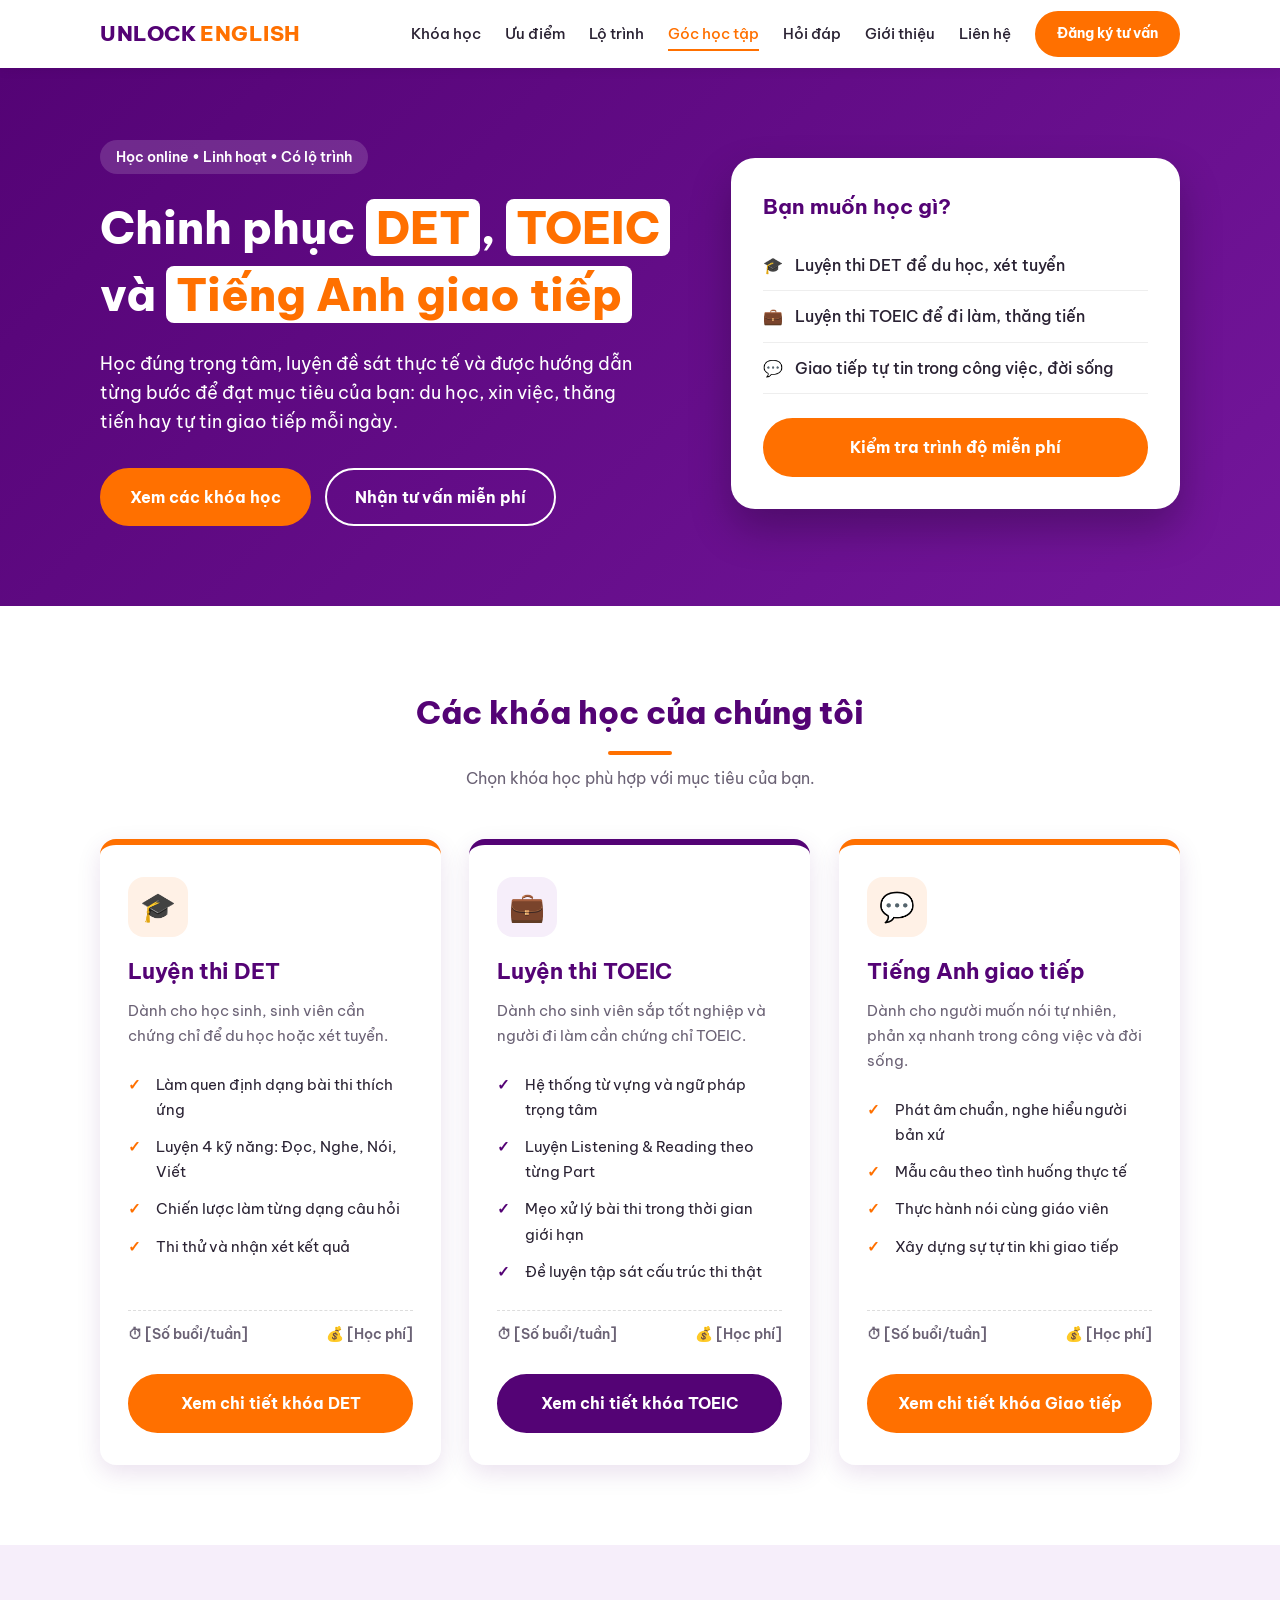
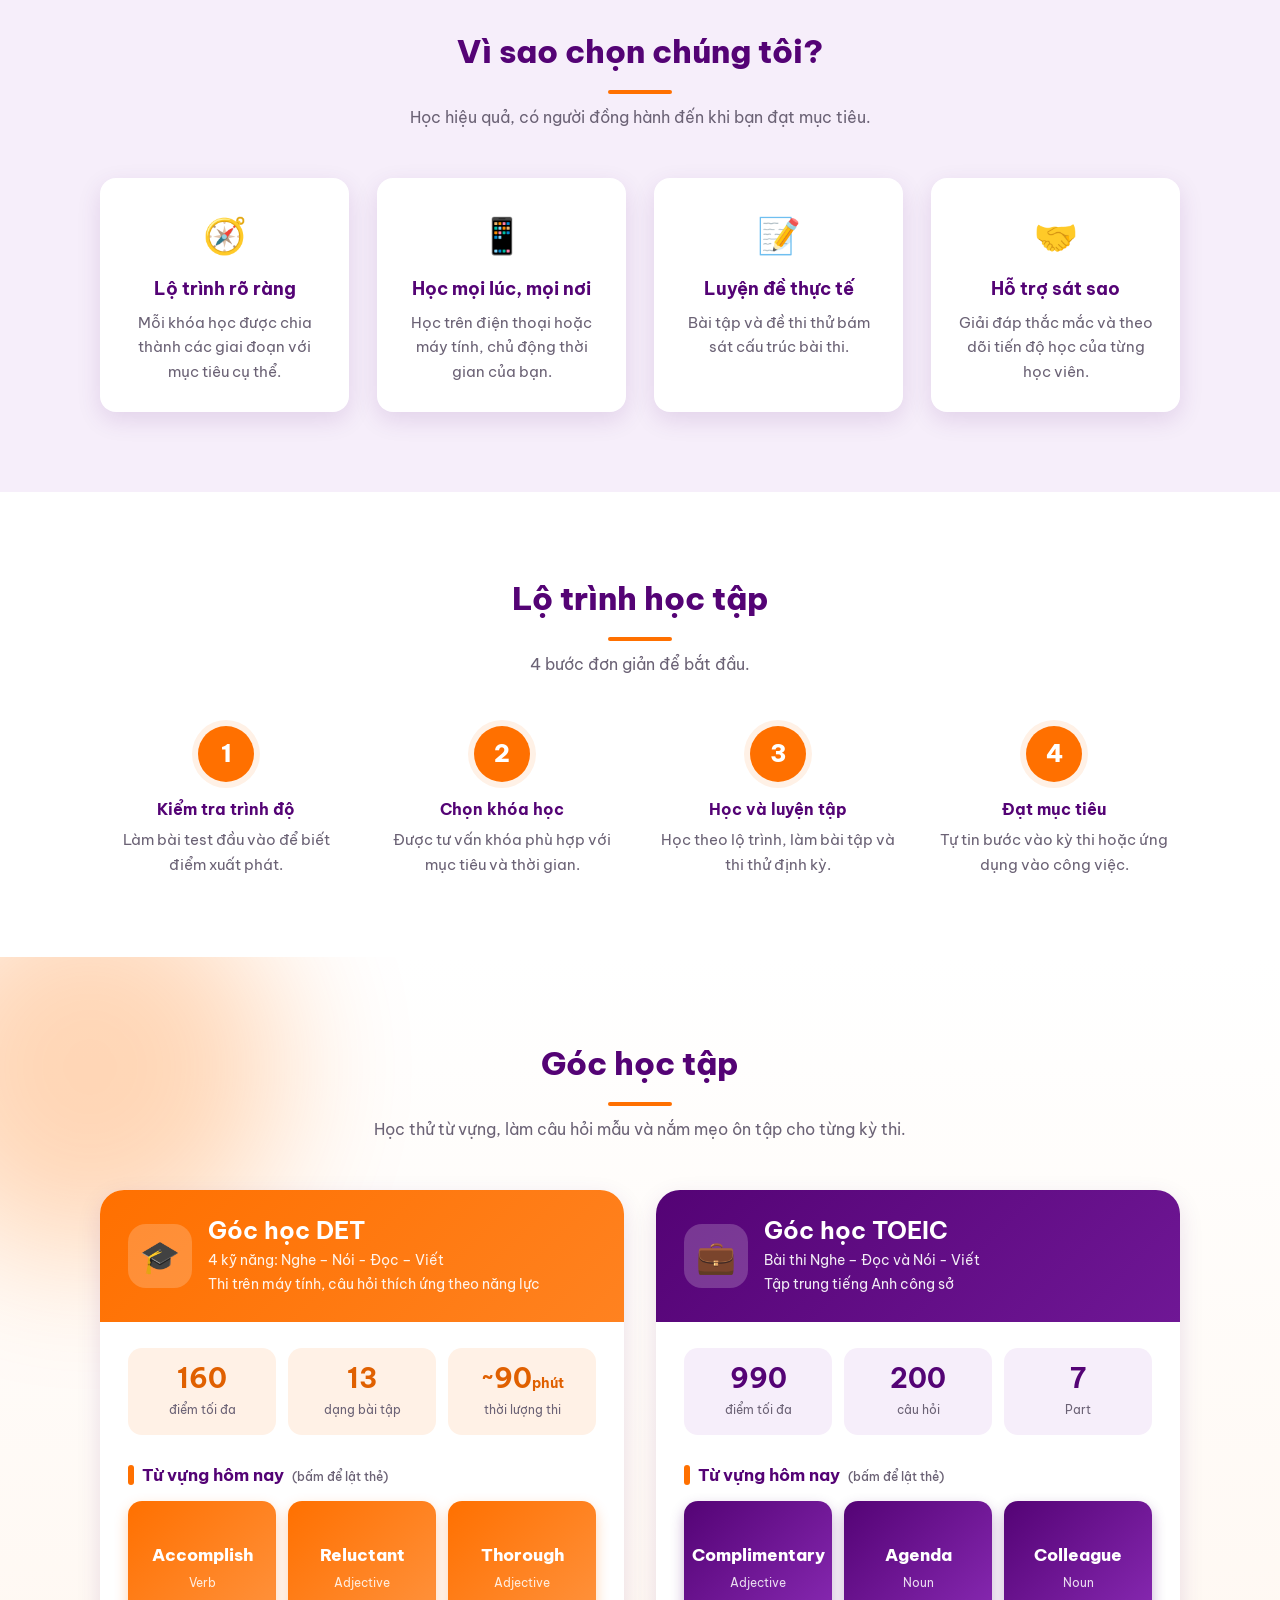
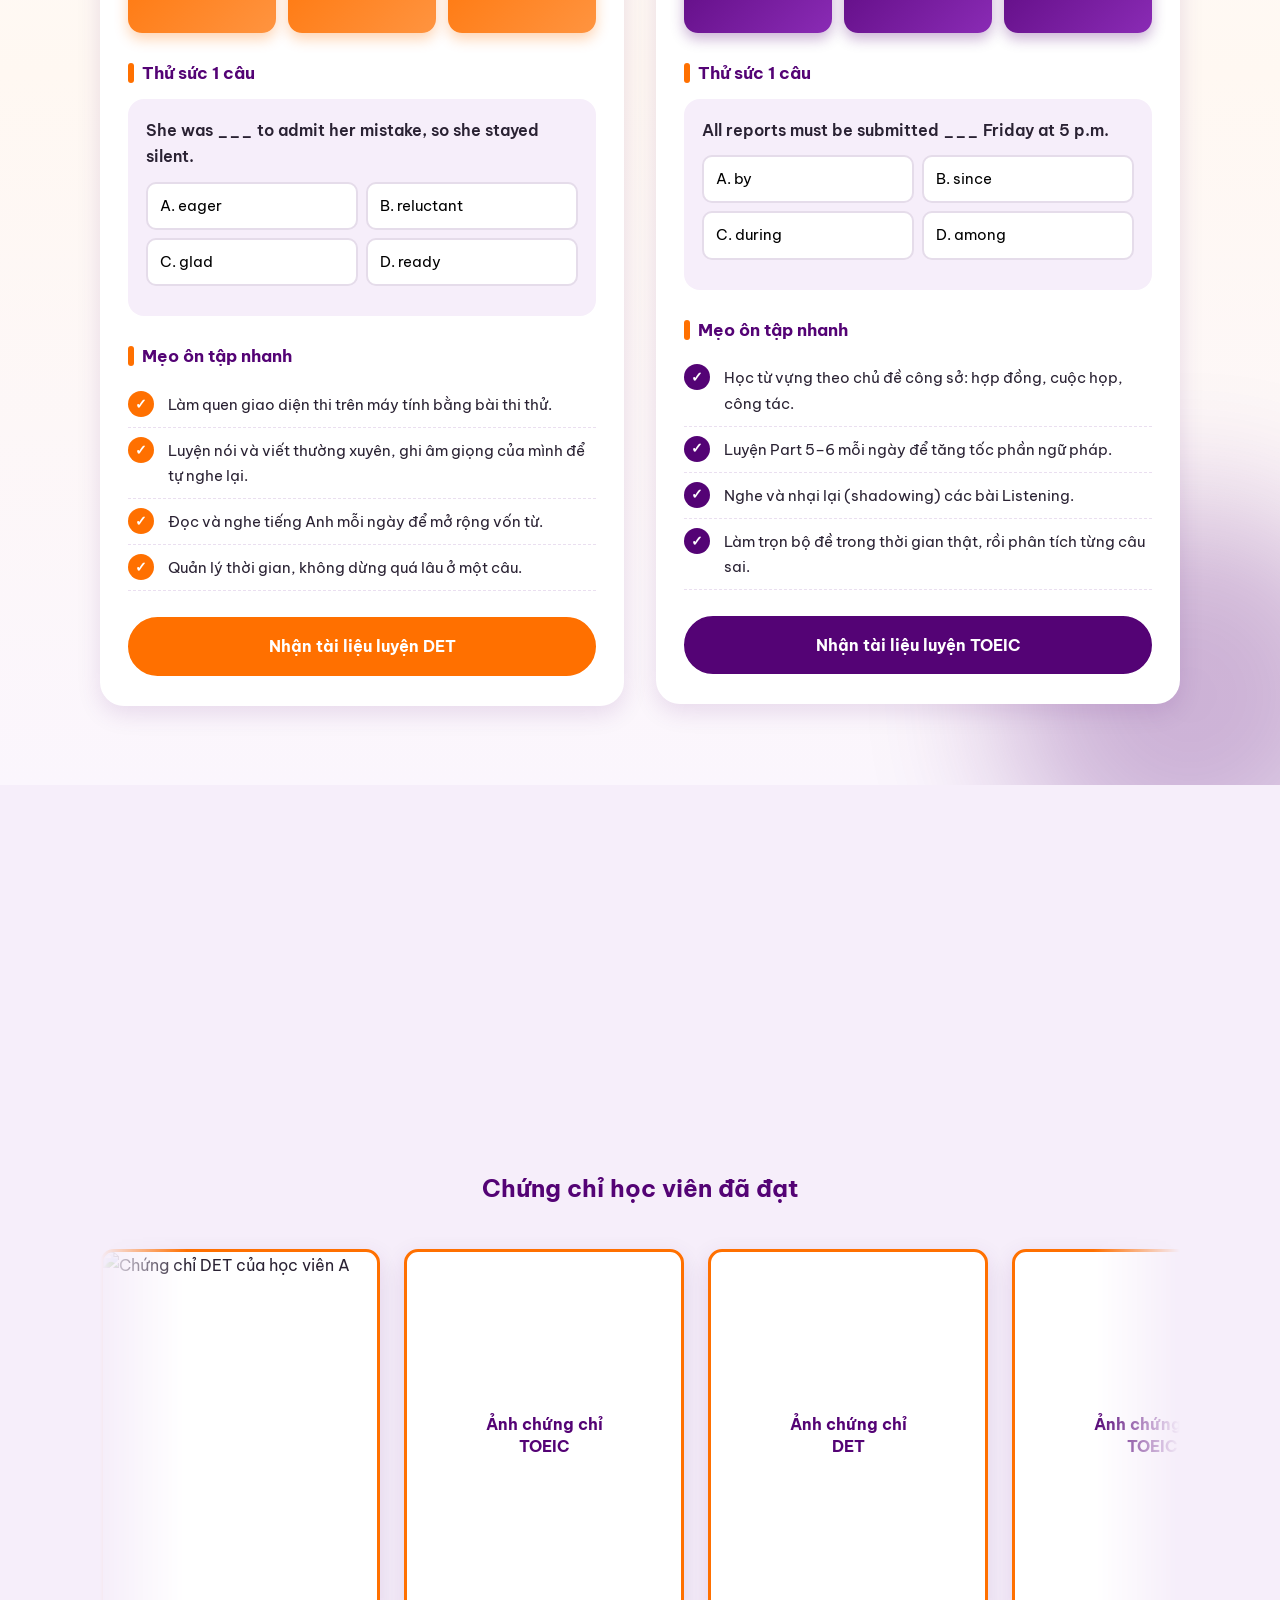
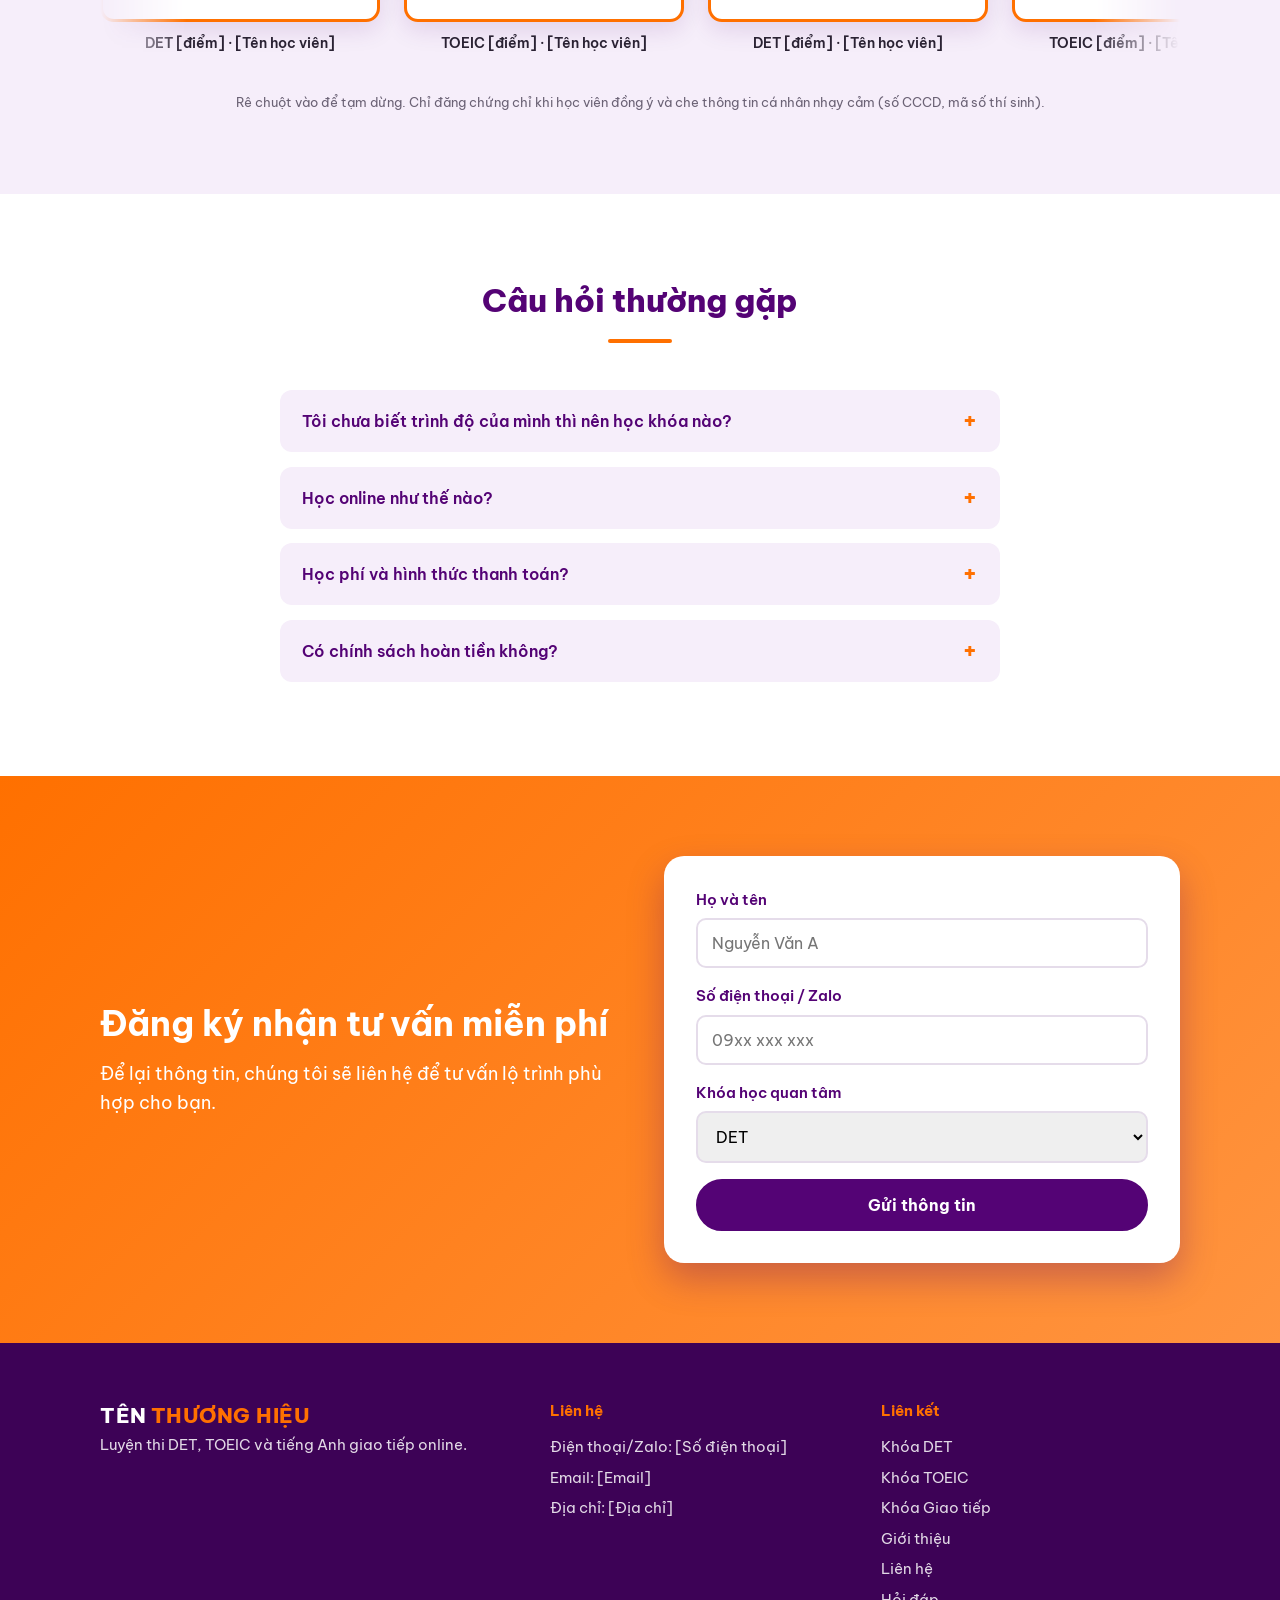
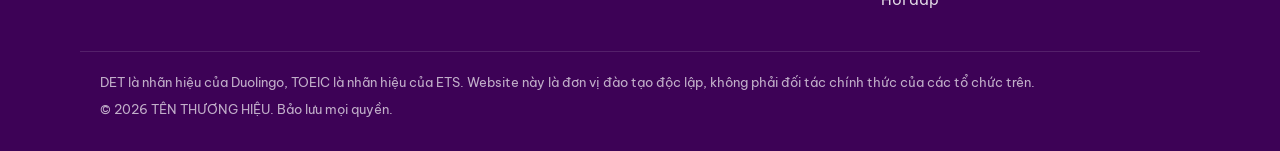
==== index.html @ 643490f7 "Add files via upload" ====
<!DOCTYPE html>
<html lang="vi">
<head>
  <meta charset="UTF-8">
  <meta name="viewport" content="width=device-width, initial-scale=1.0">
  <title> UNLOCK ENGLISH | Luyện thi DET, TOEIC & Tiếng Anh giao tiếp</title>
  <meta name="description" content="Khóa học luyện thi DET, TOEIC và tiếng Anh giao tiếp online. Lộ trình rõ ràng, học linh hoạt, hỗ trợ sát sao.">

  <!-- Font chữ Be Vietnam Pro (hỗ trợ tiếng Việt tốt) -->
  <link rel="preconnect" href="https://fonts.googleapis.com">
  <link rel="preconnect" href="https://fonts.gstatic.com" crossorigin>
  <link href="https://fonts.googleapis.com/css2?family=Be+Vietnam+Pro:wght@400;500;600;700;800&display=swap" rel="stylesheet">

  <!-- Gắn file CSS -->
  <link rel="stylesheet" href="style.css">

  <!-- Đánh dấu "JavaScript đang chạy" để hiệu ứng chỉ bật khi script hoạt động -->
  <script>document.documentElement.classList.add('js');</script>
</head>
<body>

  <!-- Thanh tiến trình cuộn trang (chạy ngang trên cùng) -->
  <div class="progress" id="progress"></div>

  <!-- ===== THANH MENU ===== -->
  <header class="header">
      <div class="container header__inner">
          <a href="#top" class="logo">UNLOCK<span>ENGLISH</span></a>
          <button class="nav-toggle" id="navToggle" aria-label="Mở menu" aria-expanded="false" aria-controls="nav"><span></span><span></span><span></span></button>
          <nav class="nav" id="nav">
              <a href="#khoa-hoc">Khóa học</a>
              <a href="#uu-diem">Ưu điểm</a>
              <a href="#lo-trinh">Lộ trình</a>
              <a href="#goc-hoc-tap">Góc học tập</a>
              <a href="#hoi-dap">Hỏi đáp</a>
              <a href="gioi-thieu.html">Giới thiệu</a>
              <a href="lien-he.html">Liên hệ</a>
              <a href="#dang-ky" class="btn btn--small">Đăng ký tư vấn</a>
          </nav>
      </div>
  </header>

  <main id="top">

    <!-- ===== BANNER ĐẦU TRANG ===== -->
    <section class="hero">
      <div class="container hero__inner">
        <div class="hero__text">
          <span class="badge">Học online • Linh hoạt • Có lộ trình</span>
          <h1>Chinh phục <em>DET</em>, <em>TOEIC</em> và <em> Tiếng Anh giao tiếp</em></h1>
          <p>Học đúng trọng tâm, luyện đề sát thực tế và được hướng dẫn từng bước để đạt mục tiêu của bạn: du học, xin việc, thăng tiến hay tự tin giao tiếp mỗi ngày.</p>
          <div class="hero__actions">
            <a href="#khoa-hoc" class="btn">Xem các khóa học</a>
            <a href="#dang-ky" class="btn btn--outline">Nhận tư vấn miễn phí</a>
          </div>
        </div>
        <div class="hero__card">
          <h3>Bạn muốn học gì?</h3>
          <ul>
            <li><span>🎓</span> Luyện thi DET để du học, xét tuyển</li>
            <li><span>💼</span> Luyện thi TOEIC để đi làm, thăng tiến</li>
            <li><span>💬</span> Giao tiếp tự tin trong công việc, đời sống</li>
          </ul>
          <a href="#dang-ky" class="btn btn--full">Kiểm tra trình độ miễn phí</a>
        </div>
      </div>
    </section>

    <!-- ===== 3 KHÓA HỌC ===== -->
    <section class="section" id="khoa-hoc">
      <div class="container">
        <div class="section__head">
          <h2>Các khóa học của chúng tôi</h2>
          <p>Chọn khóa học phù hợp với mục tiêu của bạn.</p>
        </div>

        <div class="grid grid--3">

          <!-- Khóa DET -->
          <article class="card card--orange">
            <div class="card__icon">🎓</div>
            <h3>Luyện thi DET</h3>
            <p class="card__sub">Dành cho học sinh, sinh viên cần chứng chỉ để du học hoặc xét tuyển.</p>
            <ul class="list">
              <li>Làm quen định dạng bài thi thích ứng</li>
              <li>Luyện 4 kỹ năng: Đọc, Nghe, Nói, Viết</li>
              <li>Chiến lược làm từng dạng câu hỏi</li>
              <li>Thi thử và nhận xét kết quả</li>
            </ul>
            <div class="card__meta">
              <span>⏱ [Số buổi/tuần]</span>
              <span>💰 [Học phí]</span>
            </div>
            <a href="det.html" class="btn btn--full">Xem chi tiết khóa DET</a>
          </article>

          <!-- Khóa TOEIC -->
          <article class="card card--purple">
            <div class="card__icon">💼</div>
            <h3>Luyện thi TOEIC</h3>
            <p class="card__sub">Dành cho sinh viên sắp tốt nghiệp và người đi làm cần chứng chỉ TOEIC.</p>
            <ul class="list">
              <li>Hệ thống từ vựng và ngữ pháp trọng tâm</li>
              <li>Luyện Listening &amp; Reading theo từng Part</li>
              <li>Mẹo xử lý bài thi trong thời gian giới hạn</li>
              <li>Đề luyện tập sát cấu trúc thi thật</li>
            </ul>
            <div class="card__meta">
              <span>⏱ [Số buổi/tuần]</span>
              <span>💰 [Học phí]</span>
            </div>
            <a href="toeic.html" class="btn btn--purple btn--full">Xem chi tiết khóa TOEIC</a>
          </article>

          <!-- Khóa Giao tiếp -->
          <article class="card card--orange">
            <div class="card__icon">💬</div>
            <h3>Tiếng Anh giao tiếp</h3>
            <p class="card__sub">Dành cho người muốn nói tự nhiên, phản xạ nhanh trong công việc và đời sống.</p>
            <ul class="list">
              <li>Phát âm chuẩn, nghe hiểu người bản xứ</li>
              <li>Mẫu câu theo tình huống thực tế</li>
              <li>Thực hành nói cùng giáo viên</li>
              <li>Xây dựng sự tự tin khi giao tiếp</li>
            </ul>
            <div class="card__meta">
              <span>⏱ [Số buổi/tuần]</span>
              <span>💰 [Học phí]</span>
            </div>
            <a href="giao-tiep.html" class="btn btn--full">Xem chi tiết khóa Giao tiếp</a>
          </article>

        </div>
      </div>
    </section>

    <!-- ===== ƯU ĐIỂM ===== -->
    <section class="section section--tint" id="uu-diem">
      <div class="container">
        <div class="section__head">
          <h2>Vì sao chọn chúng tôi?</h2>
          <p>Học hiệu quả, có người đồng hành đến khi bạn đạt mục tiêu.</p>
        </div>
        <div class="grid grid--4">
          <div class="feature">
            <div class="feature__icon">🧭</div>
            <h4>Lộ trình rõ ràng</h4>
            <p>Mỗi khóa học được chia thành các giai đoạn với mục tiêu cụ thể.</p>
          </div>
          <div class="feature">
            <div class="feature__icon">📱</div>
            <h4>Học mọi lúc, mọi nơi</h4>
            <p>Học trên điện thoại hoặc máy tính, chủ động thời gian của bạn.</p>
          </div>
          <div class="feature">
            <div class="feature__icon">📝</div>
            <h4>Luyện đề thực tế</h4>
            <p>Bài tập và đề thi thử bám sát cấu trúc bài thi.</p>
          </div>
          <div class="feature">
            <div class="feature__icon">🤝</div>
            <h4>Hỗ trợ sát sao</h4>
            <p>Giải đáp thắc mắc và theo dõi tiến độ học của từng học viên.</p>
          </div>
        </div>
      </div>
    </section>

    <!-- ===== LỘ TRÌNH ===== -->
    <section class="section" id="lo-trinh">
      <div class="container">
        <div class="section__head">
          <h2>Lộ trình học tập</h2>
          <p>4 bước đơn giản để bắt đầu.</p>
        </div>
        <div class="steps">
          <div class="step">
            <div class="step__num">1</div>
            <h4>Kiểm tra trình độ</h4>
            <p>Làm bài test đầu vào để biết điểm xuất phát.</p>
          </div>
          <div class="step">
            <div class="step__num">2</div>
            <h4>Chọn khóa học</h4>
            <p>Được tư vấn khóa phù hợp với mục tiêu và thời gian.</p>
          </div>
          <div class="step">
            <div class="step__num">3</div>
            <h4>Học và luyện tập</h4>
            <p>Học theo lộ trình, làm bài tập và thi thử định kỳ.</p>
          </div>
          <div class="step">
            <div class="step__num">4</div>
            <h4>Đạt mục tiêu</h4>
            <p>Tự tin bước vào kỳ thi hoặc ứng dụng vào công việc.</p>
          </div>
        </div>
      </div>
    </section>

    <!-- ===== GÓC HỌC TẬP (2 cột: DET | TOEIC) ===== -->
    <section class="section study" id="goc-hoc-tap">
      <span class="study__blob study__blob--1"></span>
      <span class="study__blob study__blob--2"></span>

      <div class="container">
        <div class="section__head">
          <h2>Góc học tập</h2>
          <p>Học thử từ vựng, làm câu hỏi mẫu và nắm mẹo ôn tập cho từng kỳ thi.</p>
        </div>

        <div class="study__grid">

          <!-- ============ CỘT DET ============ -->
          <article class="study__col study__col--det">
            <div class="study__head">
              <div class="study__icon">🎓</div>
              <div>
                  <h3>Góc học DET</h3>
                  <p>4 kỹ năng: Nghe – Nói - Đọc – Viết <br> Thi trên máy tính, câu hỏi thích ứng theo năng lực </br> </p>
              </div>
            </div>

            <div class="study__body">
              <div class="chips">
                <div class="chip"><b><span class="count" data-target="160">160</span></b><small>điểm tối đa</small></div>
                <div class="chip"><b><span class="count" data-target="13">13</span></b><small>dạng bài tập</small></div>
                <div class="chip"><b>~90<small class="chip__unit">phút</small></b><small>thời lượng thi</small></div>
              </div>

              <h4 class="study__title">Từ vựng hôm nay <em>(bấm để lật thẻ)</em></h4>
              <div class="flips">
                <div class="flip" tabindex="0" role="button" aria-label="Lật thẻ từ vựng">
                  <div class="flip__inner">
                    <div class="flip__face flip__front"><span class="flip__word">Accomplish</span><span class="flip__type">Verb</span></div>
                    <div class="flip__face flip__back"><strong>Hoàn thành, đạt được</strong><em>She accomplished her goal.</em></div>
                  </div>
                </div>
                <div class="flip" tabindex="0" role="button" aria-label="Lật thẻ từ vựng">
                  <div class="flip__inner">
                    <div class="flip__face flip__front"><span class="flip__word">Reluctant</span><span class="flip__type">Adjective</span></div>
                    <div class="flip__face flip__back"><strong>Miễn cưỡng, do dự</strong><em>He was reluctant to leave.</em></div>
                  </div>
                </div>
                <div class="flip" tabindex="0" role="button" aria-label="Lật thẻ từ vựng">
                  <div class="flip__inner">
                    <div class="flip__face flip__front"><span class="flip__word">Thorough</span><span class="flip__type">Adjective</span></div>
                    <div class="flip__face flip__back"><strong>Kỹ lưỡng, toàn diện</strong><em>A thorough review.</em></div>
                  </div>
                </div>
              </div>

              <h4 class="study__title">Thử sức 1 câu</h4>
              <div class="quiz">
                <p class="quiz__q">She was ___ to admit her mistake, so she stayed silent.</p>
                <div class="quiz__opts">
                  <button type="button" class="opt">A. eager</button>
                  <button type="button" class="opt" data-correct>B. reluctant</button>
                  <button type="button" class="opt">C. glad</button>
                  <button type="button" class="opt">D. ready</button>
                </div>
                <p class="quiz__fb" aria-live="polite"></p>
                <button type="button" class="quiz__reset" hidden>Làm lại</button>
                <span class="quiz__ok" hidden>Đúng rồi! "reluctant" nghĩa là miễn cưỡng, do dự, hợp với việc im lặng.</span>
                <span class="quiz__no" hidden>Chưa đúng. Đáp án là B. reluctant (miễn cưỡng, do dự).</span>
              </div>

              <h4 class="study__title">Mẹo ôn tập nhanh</h4>
              <ul class="tips">
                <li style="--i:0">Làm quen giao diện thi trên máy tính bằng bài thi thử.</li>
                <li style="--i:1">Luyện nói và viết thường xuyên, ghi âm giọng của mình để tự nghe lại.</li>
                <li style="--i:2">Đọc và nghe tiếng Anh mỗi ngày để mở rộng vốn từ.</li>
                <li style="--i:3">Quản lý thời gian, không dừng quá lâu ở một câu.</li>
              </ul>

              <a href="#dang-ky" class="btn btn--full study__cta">Nhận tài liệu luyện DET</a>
            </div>
          </article>

          <!-- ============ CỘT TOEIC ============ -->
          <article class="study__col study__col--toeic">
            <div class="study__head">
              <div class="study__icon">💼</div>
              <div>
                <h3>Góc học TOEIC</h3>
                <p>Bài thi Nghe – Đọc và Nói - Viết <br>Tập trung tiếng Anh công sở</br></p> 
              </div>
            </div>

            <div class="study__body">
              <div class="chips">
                <div class="chip"><b><span class="count" data-target="990">990</span></b><small>điểm tối đa</small></div>
                <div class="chip"><b><span class="count" data-target="200">200</span></b><small>câu hỏi</small></div>
                <div class="chip"><b><span class="count" data-target="7">7</span></b><small>Part</small></div>
              </div>

              <h4 class="study__title">Từ vựng hôm nay <em>(bấm để lật thẻ)</em></h4>
              <div class="flips">
                <div class="flip" tabindex="0" role="button" aria-label="Lật thẻ từ vựng">
                  <div class="flip__inner">
                    <div class="flip__face flip__front"><span class="flip__word">Complimentary</span><span class="flip__type">Adjective</span></div>
                    <div class="flip__face flip__back"><strong>Miễn phí</strong><em>This is a complimentary refreshment.</em></div>
                  </div>
                </div>
                <div class="flip" tabindex="0" role="button" aria-label="Lật thẻ từ vựng">
                  <div class="flip__inner">
                    <div class="flip__face flip__front"><span class="flip__word">Agenda</span><span class="flip__type">Noun</span></div>
                    <div class="flip__face flip__back"><strong>Chương trình họp</strong><em>What's on the agenda?</em></div>
                  </div>
                </div>
                <div class="flip" tabindex="0" role="button" aria-label="Lật thẻ từ vựng">
                  <div class="flip__inner">
                    <div class="flip__face flip__front"><span class="flip__word">Colleague</span><span class="flip__type">Noun</span></div>
                    <div class="flip__face flip__back"><strong>Đồng nghiệp</strong><em>She asked a colleague.</em></div>
                  </div>
                </div>
              </div>

              <h4 class="study__title">Thử sức 1 câu</h4>
              <div class="quiz">
                <p class="quiz__q">All reports must be submitted ___ Friday at 5 p.m.</p>
                <div class="quiz__opts">
                  <button type="button" class="opt" data-correct>A. by</button>
                  <button type="button" class="opt">B. since</button>
                  <button type="button" class="opt">C. during</button>
                  <button type="button" class="opt">D. among</button>
                </div>
                <p class="quiz__fb" aria-live="polite"></p>
                <button type="button" class="quiz__reset" hidden>Làm lại</button>
                <span class="quiz__ok" hidden>Đúng rồi! "by + mốc thời gian" nghĩa là chậm nhất vào lúc đó.</span>
                <span class="quiz__no" hidden>Chưa đúng. Đáp án là A. by (chậm nhất vào thứ Sáu lúc 5 giờ chiều).</span>
              </div>

              <h4 class="study__title">Mẹo ôn tập nhanh</h4>
              <ul class="tips">
                <li style="--i:0">Học từ vựng theo chủ đề công sở: hợp đồng, cuộc họp, công tác.</li>
                <li style="--i:1">Luyện Part 5–6 mỗi ngày để tăng tốc phần ngữ pháp.</li>
                <li style="--i:2">Nghe và nhại lại (shadowing) các bài Listening.</li>
                <li style="--i:3">Làm trọn bộ đề trong thời gian thật, rồi phân tích từng câu sai.</li>
              </ul>

              <a href="#dang-ky" class="btn btn--purple btn--full study__cta">Nhận tài liệu luyện TOEIC</a>
            </div>
          </article>

        </div>
          </div>
    </section>

    <!-- ===== GIÁO VIÊN / ĐÁNH GIÁ (thay bằng nội dung thật) ===== -->
    <section class="section section--tint">
      <div class="container">
        <div class="section__head">
          <h2>Đội ngũ giảng viên &amp; học viên nói gì</h2>
        </div>
        <div class="grid grid--3">
          <div class="quote">
            <p>“[Nhận xét thật của học viên 1]”</p>
            <strong>— [Tên học viên], [Khóa học]</strong>
          </div>
          <div class="quote">
            <p>“[Nhận xét thật của học viên 2]”</p>
            <strong>— [Tên học viên], [Khóa học]</strong>
          </div>
          <div class="quote">
            <p>“[Nhận xét thật của học viên 3]”</p>
            <strong>— [Tên học viên], [Khóa học]</strong>
          </div>
        </div>

        <!-- ===== CHỨNG CHỈ HỌC VIÊN: slide chạy ngang ===== -->
        <div class="certs">
          <h3 class="certs__title">Chứng chỉ học viên đã đạt</h3>

          <div class="marquee">
            <div class="marquee__track" id="certTrack">

              <!--
                CÁCH THÊM CHỨNG CHỈ THẬT:
                1. Tạo thư mục "images" cùng cấp với index.html, bỏ ảnh chứng chỉ vào đó.
                2. Thay khối <div class="cert__ph">...</div> bằng dòng:
                   <img src="images/ten-anh.jpg" alt="Chứng chỉ DET của học viên A">
                3. Sửa chữ trong <figcaption>.
                4. Muốn thêm chứng chỉ: sao chép nguyên khối <figure class="cert">...</figure>.
                (Không cần tự nhân đôi, script.js sẽ tự làm để slide chạy liền mạch.)
              -->

              <figure class="cert">
                <div class="cert__frame">
                  <img src="img/img-1.jpg" alt="Chứng chỉ DET của học viên A"> 
                </div>
                <figcaption>DET [điểm] · [Tên học viên]</figcaption>
              </figure>

              <figure class="cert">
                <div class="cert__frame">
                  <div class="cert__ph">Ảnh chứng chỉ<br>TOEIC</div>
                </div>
                <figcaption>TOEIC [điểm] · [Tên học viên]</figcaption>
              </figure>

              <figure class="cert">
                <div class="cert__frame">
                  <div class="cert__ph">Ảnh chứng chỉ<br>DET</div>
                </div>
                <figcaption>DET [điểm] · [Tên học viên]</figcaption>
              </figure>

              <figure class="cert">
                <div class="cert__frame">
                  <div class="cert__ph">Ảnh chứng chỉ<br>TOEIC</div>
                </div>
                <figcaption>TOEIC [điểm] · [Tên học viên]</figcaption>
              </figure>

              <figure class="cert">
                <div class="cert__frame">
                  <div class="cert__ph">Ảnh chứng chỉ<br>DET</div>
                </div>
                <figcaption>DET [điểm] · [Tên học viên]</figcaption>
              </figure>

              <figure class="cert">
                <div class="cert__frame">
                  <div class="cert__ph">Ảnh chứng chỉ<br>TOEIC</div>
                </div>
                <figcaption>TOEIC [điểm] · [Tên học viên]</figcaption>
              </figure>

            </div>
          </div>
          <p class="certs__hint">Rê chuột vào để tạm dừng. Chỉ đăng chứng chỉ khi học viên đồng ý và che thông tin cá nhân nhạy cảm (số CCCD, mã số thí sinh).</p>
        </div>
      </div>
    </section>

    <!-- ===== HỎI ĐÁP ===== -->
    <section class="section" id="hoi-dap">
      <div class="container container--narrow">
        <div class="section__head">
          <h2>Câu hỏi thường gặp</h2>
        </div>
        <details class="faq">
          <summary>Tôi chưa biết trình độ của mình thì nên học khóa nào?</summary>
          <p>Bạn có thể đăng ký làm bài kiểm tra đầu vào miễn phí. Chúng tôi sẽ tư vấn khóa học phù hợp.</p>
        </details>
        <details class="faq">
          <summary>Học online như thế nào?</summary>
          <p>[Mô tả cách học: video bài giảng, buổi live, bài tập, chấm bài…]</p>
        </details>
        <details class="faq">
          <summary>Học phí và hình thức thanh toán?</summary>
          <p>[Điền học phí và các hình thức thanh toán: chuyển khoản, QR…]</p>
        </details>
        <details class="faq">
          <summary>Có chính sách hoàn tiền không?</summary>
          <p>[Điền chính sách hoàn tiền của bạn]</p>
        </details>
      </div>
    </section>

    <!-- ===== FORM ĐĂNG KÝ ===== -->
    <section class="cta" id="dang-ky">
      <div class="container cta__inner">
        <div class="cta__text">
          <h2>Đăng ký nhận tư vấn miễn phí</h2>
          <p>Để lại thông tin, chúng tôi sẽ liên hệ để tư vấn lộ trình phù hợp cho bạn.</p>
        </div>
        <!-- Lưu ý: form này chỉ là giao diện. Cần gắn dịch vụ nhận dữ liệu (Google Forms, Formspree…) để hoạt động -->
        <form class="form" action="#" method="post">
          <label>Họ và tên
            <input type="text" name="ten" placeholder="Nguyễn Văn A" required>
          </label>
          <label>Số điện thoại / Zalo
            <input type="tel" name="sdt" placeholder="09xx xxx xxx" required>
          </label>
          <label>Khóa học quan tâm
            <select name="khoa">
              <option>DET</option>
              <option>TOEIC</option>
              <option>Giao tiếp</option>
              <option>Chưa biết, cần tư vấn</option>
            </select>
          </label>
          <button type="submit" class="btn btn--full">Gửi thông tin</button>
        </form>
      </div>
    </section>

  </main>

  <!-- ===== CHÂN TRANG ===== -->
  <footer class="footer">
    <div class="container footer__inner">
      <div>
        <div class="logo logo--light">TÊN<span>THƯƠNG HIỆU</span></div>
        <p>Luyện thi DET, TOEIC và tiếng Anh giao tiếp online.</p>
      </div>
      <div>
        <h4>Liên hệ</h4>
        <p>Điện thoại/Zalo: [Số điện thoại]</p>
        <p>Email: [Email]</p>
        <p>Địa chỉ: [Địa chỉ]</p>
      </div>
      <div>
          <h4>Liên kết</h4>
          <p><a href="det.html">Khóa DET</a></p>
          <p><a href="toeic.html">Khóa TOEIC</a></p>
          <p><a href="giao-tiep.html">Khóa Giao tiếp</a></p>
          <p><a href="gioi-thieu.html">Giới thiệu</a></p>
          <p><a href="lien-he.html">Liên hệ</a></p>
          <p><a href="#hoi-dap">Hỏi đáp</a></p>
      </div>
    </div>
    <div class="container footer__note">
      <p>DET là nhãn hiệu của Duolingo, TOEIC là nhãn hiệu của ETS. Website này là đơn vị đào tạo độc lập, không phải đối tác chính thức của các tổ chức trên.</p>
      <p>© 2026 TÊN THƯƠNG HIỆU. Bảo lưu mọi quyền.</p>
    </div>
  </footer>

  <!-- Nút quay lại đầu trang -->
  <a href="#top" class="to-top" id="toTop" aria-label="Lên đầu trang">↑</a>

  <!-- File JavaScript tạo hiệu ứng khi cuộn -->
  <script src="script.js"></script>

</body>
</html>
---- style.css ----
/* =========================================================
/* =========================================================
   BIẾN MÀU: muốn đổi màu chủ đạo, chỉ cần sửa ở đây
   ========================================================= */
:root {
  --cam: #FF7000;          /* màu chủ đạo 1 */
  --cam-dam: #E06000;      /* cam đậm hơn (khi rê chuột) */
  --cam-nhat: #FFF1E6;     /* cam rất nhạt (nền) */
  --tim: #540375;          /* màu chủ đạo 2 */
  --tim-dam: #3D0256;      /* tím đậm hơn */
  --tim-nhat: #F6EEFA;     /* tím rất nhạt (nền) */
  --chu: #2A2233;          /* màu chữ chính */
  --chu-nhat: #6B6275;     /* màu chữ phụ */
  --trang: #ffffff;
  --bo-goc: 16px;
  --bong: 0 8px 24px rgba(84, 3, 117, 0.12);
}

/* =========================================================
   THIẾT LẬP CHUNG
   ========================================================= */
* {
  box-sizing: border-box;
  margin: 0;
  padding: 0;
}

html {
  scroll-behavior: smooth;   /* cuộn mượt khi bấm menu */
  scroll-padding-top: 80px;  /* chừa chỗ cho thanh menu cố định */
}

body {
  font-family: 'Be Vietnam Pro', Arial, sans-serif;
  color: var(--chu);
  line-height: 1.65;
  background: var(--trang);
}

a { color: inherit; text-decoration: none; }
ul { list-style: none; }

/* Khung giữ nội dung ở giữa trang */
.container {
  width: 100%;
  max-width: 1120px;
  margin: 0 auto;
  padding: 0 20px;
}
.container--narrow { max-width: 760px; }

/* =========================================================
   NÚT BẤM
   ========================================================= */
.btn {
  display: inline-block;
  padding: 14px 28px;
  background: var(--cam);
  color: #fff;
  font-weight: 700;
  font-size: 1rem;
  font-family: inherit;
  border: 2px solid var(--cam);
  border-radius: 999px;
  cursor: pointer;
  text-align: center;
  transition: background 0.2s, transform 0.2s, color 0.2s;
}
.btn:hover {
  background: var(--cam-dam);
  border-color: var(--cam-dam);
  transform: translateY(-2px);
}
.btn--small { padding: 9px 20px; font-size: 0.9rem; }
.btn--full  { display: block; width: 100%; }
.btn--purple {
  background: var(--tim);
  border-color: var(--tim);
}
.btn--purple:hover {
  background: var(--tim-dam);
  border-color: var(--tim-dam);
}
.btn--outline {
  background: transparent;
  color: #fff;
  border-color: #fff;
}
.btn--outline:hover {
  background: #fff;
  color: var(--tim);
  border-color: #fff;
}

/* =========================================================
   THANH MENU
   ========================================================= */
.header {
  position: sticky;
  top: 0;
  z-index: 100;
  background: rgba(255, 255, 255, 0.95);
  backdrop-filter: blur(8px);
  box-shadow: 0 2px 12px rgba(0, 0, 0, 0.06);
}
.header__inner {
  display: flex;
  align-items: center;
  justify-content: space-between;
  min-height: 68px;
  gap: 16px;
}
.logo {
  font-weight: 800;
  font-size: 1.3rem;
  color: var(--tim);
  letter-spacing: 0.5px;
}
.logo span { color: var(--cam); margin-left: 4px; }
.logo--light { color: #fff; }

.nav {
  display: flex;
  align-items: center;
  gap: 24px;
  font-weight: 500;
  font-size: 0.95rem;
}
.nav a:not(.btn):hover { color: var(--cam); }

/* =========================================================
   BANNER ĐẦU TRANG (HERO)
   ========================================================= */
.hero {
  background: linear-gradient(135deg, var(--tim) 0%, #7A1AA3 60%, var(--cam) 140%);
  color: #fff;
  padding: 72px 0 80px;
}
.hero__inner {
  display: grid;
  grid-template-columns: 1.3fr 1fr;   /* 2 cột: chữ rộng hơn thẻ */
  gap: 48px;
  align-items: center;
}
.badge {
  display: inline-block;
  padding: 6px 16px;
  background: rgba(255, 255, 255, 0.15);
  border-radius: 999px;
  font-size: 0.85rem;
  font-weight: 600;
  margin-bottom: 20px;
}
.hero h1 {
  font-size: 2.8rem;
  line-height: 1.5;
  font-weight: 800;
  margin-bottom: 20px;
}
.hero h1 em {
  font-style: normal;
  color: var(--cam);
  background: #fff;
  padding: 0 10px;
  border-radius: 8px;
}
.hero p {
  font-size: 1.1rem;
  opacity: 0.92;
  margin-bottom: 32px;
  max-width: 540px;
}
.hero__actions {
  display: flex;
  flex-wrap: wrap;
  gap: 14px;
}

/* Thẻ bên phải banner */
.hero__card {
  background: #fff;
  color: var(--chu);
  padding: 32px;
  border-radius: 24px;
  box-shadow: 0 20px 40px rgba(0, 0, 0, 0.25);
}
.hero__card h3 {
  color: var(--tim);
  font-size: 1.3rem;
  margin-bottom: 16px;
}
.hero__card li {
  display: flex;
  gap: 12px;
  padding: 12px 0;
  border-bottom: 1px solid #eee;
  font-weight: 500;
}
.hero__card .btn { margin-top: 24px; }

/* =========================================================
   KHUNG CHUNG CHO CÁC PHẦN
   ========================================================= */
.section { padding: 80px 0; }
.section--tint { background: var(--tim-nhat); }

.section__head {
  text-align: center;
  max-width: 640px;
  margin: 0 auto 48px;
}
.section__head h2 {
  font-size: 2rem;
  font-weight: 800;
  color: var(--tim);
  margin-bottom: 10px;
}
.section__head h2::after {       /* gạch cam dưới tiêu đề */
  content: "";
  display: block;
  width: 64px;
  height: 4px;
  background: var(--cam);
  border-radius: 2px;
  margin: 12px auto 0;
}
.section__head p { color: var(--chu-nhat); }

/* Lưới chia cột */
.grid { display: grid; gap: 28px; }
.grid--3 { grid-template-columns: repeat(3, 1fr); }
.grid--4 { grid-template-columns: repeat(4, 1fr); }

/* =========================================================
   THẺ KHÓA HỌC
   ========================================================= */
.card {
  background: #fff;
  border-radius: var(--bo-goc);
  padding: 32px 28px;
  box-shadow: var(--bong);
  border-top: 6px solid var(--cam);
  display: flex;
  flex-direction: column;
  transition: transform 0.25s, box-shadow 0.25s;
}
.card:hover {
  transform: translateY(-6px);
  box-shadow: 0 16px 32px rgba(84, 3, 117, 0.2);
}
.card--purple { border-top-color: var(--tim); }

.card__icon {
  width: 60px;
  height: 60px;
  display: grid;
  place-items: center;
  font-size: 1.8rem;
  background: var(--cam-nhat);
  border-radius: 16px;
  margin-bottom: 16px;
}
.card--purple .card__icon { background: var(--tim-nhat); }

.card h3 {
  font-size: 1.4rem;
  color: var(--tim);
  margin-bottom: 8px;
}
.card__sub {
  color: var(--chu-nhat);
  font-size: 0.95rem;
  margin-bottom: 18px;
}
.list { margin-bottom: 20px; flex-grow: 1; }
.list li {
  position: relative;
  padding: 6px 0 6px 28px;
  font-size: 0.95rem;
}
.list li::before {              /* dấu tích trước mỗi dòng */
  content: "✓";
  position: absolute;
  left: 0;
  color: var(--cam);
  font-weight: 800;
}
.card--purple .list li::before { color: var(--tim); }

.card__meta {
  display: flex;
  justify-content: space-between;
  padding: 12px 0;
  margin-bottom: 16px;
  border-top: 1px dashed #ddd;
  font-size: 0.9rem;
  font-weight: 600;
  color: var(--chu-nhat);
}

/* =========================================================
   ƯU ĐIỂM
   ========================================================= */
.feature {
  background: #fff;
  padding: 28px 22px;
  border-radius: var(--bo-goc);
  text-align: center;
  box-shadow: var(--bong);
}
.feature__icon {
  font-size: 2.2rem;
  margin-bottom: 10px;
}
.feature h4 {
  color: var(--tim);
  margin-bottom: 8px;
  font-size: 1.1rem;
}
.feature p {
  font-size: 0.92rem;
  color: var(--chu-nhat);
}

/* =========================================================
   LỘ TRÌNH 4 BƯỚC
   ========================================================= */
.steps {
  display: grid;
  grid-template-columns: repeat(4, 1fr);
  gap: 24px;
}
.step {
  text-align: center;
  padding: 0 8px;
}
.step__num {
  width: 56px;
  height: 56px;
  margin: 0 auto 14px;
  display: grid;
  place-items: center;
  background: var(--cam);
  color: #fff;
  font-size: 1.5rem;
  font-weight: 800;
  border-radius: 50%;
  box-shadow: 0 0 0 6px var(--cam-nhat);
}
.step h4 {
  color: var(--tim);
  margin-bottom: 6px;
}
.step p {
  font-size: 0.92rem;
  color: var(--chu-nhat);
}

/* =========================================================
   ĐÁNH GIÁ
   ========================================================= */
.quote {
  background: #fff;
  padding: 28px;
  border-radius: var(--bo-goc);
  border-left: 5px solid var(--cam);
  box-shadow: var(--bong);
}
.quote p {
  font-style: italic;
  margin-bottom: 14px;
}
.quote strong {
  color: var(--tim);
  font-size: 0.9rem;
}

/* =========================================================
   HỎI ĐÁP
   ========================================================= */
.faq {
  background: var(--tim-nhat);
  border-radius: 12px;
  margin-bottom: 14px;
  overflow: hidden;
}
.faq summary {
  padding: 18px 22px;
  font-weight: 600;
  color: var(--tim);
  cursor: pointer;
  list-style: none;
  position: relative;
  padding-right: 52px;
}
.faq summary::-webkit-details-marker { display: none; }
.faq summary::after {            /* dấu + / − bên phải */
  content: "+";
  position: absolute;
  right: 22px;
  top: 50%;
  transform: translateY(-50%);
  font-size: 1.5rem;
  color: var(--cam);
  font-weight: 700;
}
.faq[open] summary::after { content: "−"; }
.faq p {
  padding: 0 22px 18px;
  color: var(--chu-nhat);
}

/* =========================================================
   KHỐI KÊU GỌI + FORM ĐĂNG KÝ
   ========================================================= */
.cta {
  background: linear-gradient(135deg, var(--cam) 0%, #FF9440 100%);
  padding: 80px 0;
  color: #fff;
}
.cta__inner {
  display: grid;
  grid-template-columns: 1fr 1fr;
  gap: 48px;
  align-items: center;
}
.cta__text h2 {
  font-size: 2.2rem;
  line-height: 1.25;
  margin-bottom: 14px;
}
.cta__text p { font-size: 1.1rem; }

.form {
  background: #fff;
  color: var(--chu);
  padding: 32px;
  border-radius: 20px;
  box-shadow: 0 16px 36px rgba(84, 3, 117, 0.3);
}
.form label {
  display: block;
  font-weight: 600;
  font-size: 0.92rem;
  margin-bottom: 16px;
  color: var(--tim);
}
.form input,
.form select {
  display: block;
  width: 100%;
  margin-top: 6px;
  padding: 13px 14px;
  font-family: inherit;
  font-size: 1rem;
  border: 2px solid #e5dcea;
  border-radius: 10px;
  outline: none;
  transition: border-color 0.2s;
}
.form input:focus,
.form select:focus { border-color: var(--tim); }
.form .btn { background: var(--tim); border-color: var(--tim); }
.form .btn:hover { background: var(--tim-dam); border-color: var(--tim-dam); }

/* =========================================================
   CHÂN TRANG
   ========================================================= */
.footer {
  background: var(--tim-dam);
  color: rgba(255, 255, 255, 0.85);
  padding: 56px 0 24px;
  font-size: 0.93rem;
}
.footer__inner {
  display: grid;
  grid-template-columns: 1.4fr 1fr 1fr;
  gap: 32px;
  padding-bottom: 32px;
}
.footer h4 {
  color: var(--cam);
  margin-bottom: 12px;
}
.footer p { margin-bottom: 6px; }
.footer a:hover { color: var(--cam); }
.footer__note {
  border-top: 1px solid rgba(255, 255, 255, 0.15);
  padding-top: 20px;
  font-size: 0.82rem;
  opacity: 0.8;
}

/* =========================================================
   RESPONSIVE: tự co giãn trên máy tính bảng và điện thoại
   ========================================================= */

/* Máy tính bảng */
@media (max-width: 960px) {
  .hero__inner,
  .cta__inner { grid-template-columns: 1fr; }
  .grid--3 { grid-template-columns: 1fr; max-width: 520px; margin: 0 auto; }
  .grid--4 { grid-template-columns: repeat(2, 1fr); }
  .steps { grid-template-columns: repeat(2, 1fr); }
  .footer__inner { grid-template-columns: 1fr; }
}

/* Điện thoại */
@media (max-width: 640px) {
  .nav a:not(.btn) { display: none; }   /* ẩn bớt link, chỉ giữ nút đăng ký */
  .hero { padding: 48px 0 56px; }
  .hero h1 { font-size: 2rem; }
  .section { padding: 56px 0; }
  .section__head h2 { font-size: 1.6rem; }
  .cta__text h2 { font-size: 1.7rem; }
  .grid--4,
  .steps { grid-template-columns: 1fr; }
  .form { padding: 24px 20px; }
}

/* =========================================================
   HIỆU ỨNG ĐỘNG KHI CUỘN TRANG
   ========================================================= */

/* ---------- Hiện dần khi cuộn tới ---------- */
/* Trạng thái ban đầu: ẩn và lệch vị trí (chỉ khi JavaScript chạy) */
.js .reveal {
  opacity: 0;
  transition: opacity 0.7s ease, transform 0.7s ease;
  will-change: opacity, transform;
}
.js .reveal--up    { transform: translateY(40px); }
.js .reveal--left  { transform: translateX(-50px); }
.js .reveal--right { transform: translateX(50px); }
.js .reveal--zoom  { transform: scale(0.85); }

/* Trạng thái cuối: hiện rõ, về đúng vị trí */
.js .reveal.is-visible {
  opacity: 1;
  transform: none;
}

/* Sau khi hiện xong: trả về hiệu ứng nhanh để rê chuột (hover) mượt */
.js .reveal.reveal-done {
  transition: transform 0.25s, box-shadow 0.25s, opacity 0.25s;
}
.card.is-visible:hover { transform: translateY(-6px); }
.feature.is-visible:hover { transform: translateY(-4px); }

/* ---------- Thanh tiến trình cuộn ---------- */
.progress {
  position: fixed;
  top: 0;
  left: 0;
  height: 4px;
  width: 0;
  z-index: 200;
  background: linear-gradient(90deg, var(--cam), var(--tim));
  transition: width 0.1s linear;
}

/* ---------- Menu: đổ bóng đậm hơn khi cuộn + mục đang xem ---------- */
.header { transition: box-shadow 0.3s, background 0.3s; }
.header--scrolled {
  background: #fff;
  box-shadow: 0 4px 20px rgba(84, 3, 117, 0.15);
}
.nav a:not(.btn) {
  position: relative;
  padding: 4px 0;
}
.nav a:not(.btn)::after {        /* gạch chân chạy ra khi rê chuột */
  content: "";
  position: absolute;
  left: 0;
  bottom: 0;
  width: 0;
  height: 2px;
  background: var(--cam);
  transition: width 0.3s;
}
.nav a:not(.btn):hover::after,
.nav a.active::after { width: 100%; }
.nav a.active { color: var(--cam); }

/* ---------- Banner: nền chuyển động nhẹ + thẻ nổi lơ lửng ---------- */
.hero {
  background-size: 200% 200%;
  animation: nenChay 12s ease infinite;
}
@keyframes nenChay {
  0%, 100% { background-position: 0% 50%; }
  50%      { background-position: 100% 50%; }
}


/* ---------- Biểu tượng nhún nhẹ khi rê chuột vào thẻ ---------- */
.card__icon,
.feature__icon { transition: transform 0.3s; }
.card:hover .card__icon { transform: rotate(-8deg) scale(1.12); }
.feature:hover .feature__icon { transform: translateY(-6px) scale(1.15); }
.feature { transition: transform 0.3s, box-shadow 0.3s; }
.feature:hover {
  box-shadow: 0 14px 28px rgba(84, 3, 117, 0.2);
}

/* ---------- Số thứ tự bước: nhịp đập nhẹ ---------- */
.step__num { animation: nhip 2.4s ease-in-out infinite; }
@keyframes nhip {
  0%, 100% { box-shadow: 0 0 0 6px var(--cam-nhat); }
  50%      { box-shadow: 0 0 0 12px rgba(255, 112, 0, 0.12); }
}

/* ---------- Nút quay lại đầu trang ---------- */
.to-top {
  position: fixed;
  right: 20px;
  bottom: 20px;
  width: 48px;
  height: 48px;
  display: grid;
  place-items: center;
  background: var(--tim);
  color: #fff;
  font-size: 1.4rem;
  font-weight: 700;
  border-radius: 50%;
  box-shadow: 0 6px 16px rgba(84, 3, 117, 0.35);
  opacity: 0;
  visibility: hidden;
  transform: translateY(20px);
  transition: opacity 0.3s, transform 0.3s, visibility 0.3s, background 0.2s;
  z-index: 150;
}
.to-top--show {
  opacity: 1;
  visibility: visible;
  transform: none;
}
.to-top:hover { background: var(--cam); }

/* ---------- Tôn trọng người dùng muốn giảm chuyển động ---------- */
@media (prefers-reduced-motion: reduce) {
  html { scroll-behavior: auto; }
  .js .reveal {
    opacity: 1;
    transform: none;
    transition: none;
  }
  .hero, .hero__card, .step__num { animation: none; }
}

/* =========================================================
   SLIDE CHỨNG CHỈ CHẠY NGANG
   ========================================================= */
.certs { margin-top: 64px; }
.certs__title {
  text-align: center;
  font-size: 1.5rem;
  color: var(--tim);
  margin-bottom: 28px;
}
.certs__hint {
  text-align: center;
  font-size: 0.82rem;
  color: var(--chu-nhat);
  margin-top: 16px;
}

/* Khung cửa sổ: cắt phần thừa, mờ dần hai mép trái/phải */
.marquee {
  overflow: hidden;
  padding: 12px 0 20px;
  -webkit-mask-image: linear-gradient(90deg, transparent, #000 8%, #000 92%, transparent);
          mask-image: linear-gradient(90deg, transparent, #000 8%, #000 92%, transparent);
}

/* Dải băng dài chứa tất cả chứng chỉ, chạy từ phải sang trái */
.marquee__track {
  display: flex;
  width: max-content;
  animation: chayNgang var(--thoi-gian, 30s) linear infinite;
}
.marquee:hover .marquee__track { animation-play-state: paused; }  /* rê chuột = dừng */

/* Dịch đúng 1 nửa dải (vì script đã nhân đôi nội dung) rồi lặp lại → liền mạch */
@keyframes chayNgang {
  from { transform: translateX(0); }
  to   { transform: translateX(-50%); }
}

.cert {
  flex: 0 0 auto;
  width: 280px;
  height: auto;
  margin-right: 24px;       /* dùng margin (không dùng gap) để -50% khớp tuyệt đối */
}
.cert__frame {
  aspect-ratio: 3 / 4;
  background: #fff;
  border: 3px solid var(--cam);
  border-radius: 14px;
  overflow: hidden;
  box-shadow: var(--bong);
  display: grid;
  place-items: center;
  transition: transform 0.3s, box-shadow 0.3s;
}
.cert:hover .cert__frame {
  transform: translateY(-6px) scale(1.03);
  box-shadow: 0 16px 30px rgba(84, 3, 117, 0.25);
}
.cert__frame img {
  width: 100%;
  height: 100%;
  object-fit: contain;      /* giữ nguyên tỉ lệ ảnh chứng chỉ, không bị cắt */
}
.cert__ph {                 /* ô giữ chỗ khi chưa có ảnh */
  text-align: center;
  font-weight: 700;
  color: var(--tim);
  line-height: 1.4;
  padding: 16px;
}
.cert figcaption {
  text-align: center;
  margin-top: 10px;
  font-size: 0.9rem;
  font-weight: 600;
  color: var(--chu);
}

@media (max-width: 640px) {
  .cert { width: 220px; margin-right: 16px; }
  .certs { margin-top: 48px; }
}

/* Người dùng bật "giảm chuyển động": tắt chạy tự động, cho vuốt tay */
@media (prefers-reduced-motion: reduce) {
  .marquee { overflow-x: auto; }
  .marquee__track { animation: none; }
}


/* =========================================================
   GÓC HỌC TẬP (2 cột DET | TOEIC)
   ========================================================= */
.study {
  position: relative;
  overflow: hidden;
  background: linear-gradient(180deg, #fff 0%, #FFF8F2 50%, #FBF6FD 100%);
}
.study .container { position: relative; z-index: 1; }

/* Hai đốm màu mờ trôi lơ lửng ở nền */
.study__blob {
  position: absolute;
  width: 380px;
  height: 380px;
  border-radius: 50%;
  filter: blur(70px);
  opacity: 0.28;
  animation: troiNen 14s ease-in-out infinite;
}
.study__blob--1 { background: var(--cam); top: -80px; left: -100px; }
.study__blob--2 { background: var(--tim); bottom: -100px; right: -100px; animation-delay: -7s; }
@keyframes troiNen {
  0%, 100% { transform: translate(0, 0) scale(1); }
  50%      { transform: translate(60px, 40px) scale(1.15); }
}

.study__grid {
  display: grid;
  grid-template-columns: 1fr 1fr;
  gap: 32px;
  align-items: start;
}
.study__col {
  background: #fff;
  border-radius: 24px;
  box-shadow: var(--bong);
  overflow: hidden;
}

/* Phần đầu mỗi cột */
.study__head {
  display: flex;
  align-items: center;
  gap: 16px;
  padding: 26px 28px;
  color: #fff;
  background: linear-gradient(135deg, var(--cam), #FF9440);
  background-size: 200% 200%;
  animation: nenChay 10s ease infinite;
}
.study__col--toeic .study__head {
  background: linear-gradient(135deg, var(--tim), #8A2BB5);
  background-size: 200% 200%;
}
.study__head h3 { font-size: 1.5rem; line-height: 1.2; }
.study__head p  { font-size: 0.9rem; opacity: 0.92; margin-top: 4px; }
.study__icon {
  flex: 0 0 auto;
  width: 64px;
  height: 64px;
  display: grid;
  place-items: center;
  font-size: 2rem;
  background: rgba(255, 255, 255, 0.2);
  border-radius: 18px;
  animation: nhun 3s ease-in-out infinite;
}
@keyframes nhun {
  0%, 100% { transform: translateY(0) rotate(0); }
  50%      { transform: translateY(-6px) rotate(-6deg); }
}

.study__body { padding: 26px 28px 30px; }

/* Ô số liệu nhanh */
.chips {
  display: grid;
  grid-template-columns: repeat(3, 1fr);
  gap: 12px;
  margin-bottom: 8px;
}
.chip {
  text-align: center;
  padding: 14px 6px;
  border-radius: 14px;
  background: var(--cam-nhat);
  transition: transform 0.3s;
}
.chip:hover { transform: translateY(-4px); }
.chip b {
  display: block;
  font-size: 1.7rem;
  line-height: 1.2;
  color: var(--cam-dam);
}
.chip small { font-size: 0.78rem; color: var(--chu-nhat); }
.chip .chip__unit { font-size: 0.9rem; color: var(--cam-dam); }
.study__col--toeic .chip { background: var(--tim-nhat); }
.study__col--toeic .chip b,
.study__col--toeic .chip .chip__unit { color: var(--tim); }

/* Tiêu đề nhỏ trong cột */
.study__title {
  display: flex;
  align-items: baseline;
  gap: 8px;
  margin: 26px 0 12px;
  font-size: 1.05rem;
  color: var(--tim);
}
.study__title::before {
  content: "";
  align-self: center;
  width: 6px;
  height: 20px;
  border-radius: 3px;
  background: var(--cam);
}
.study__title em {
  font-size: 0.78rem;
  font-style: normal;
  font-weight: 500;
  color: var(--chu-nhat);
}

/* Thẻ từ vựng lật 3D */
.flips {
  display: grid;
  grid-template-columns: repeat(3, 1fr);
  gap: 12px;
}
.flip {
  height: 132px;
  perspective: 800px;
  cursor: pointer;
  border-radius: 14px;
  outline-offset: 3px;
}
.flip__inner {
  position: relative;
  width: 100%;
  height: 100%;
  transform-style: preserve-3d;
  transition: transform 0.6s cubic-bezier(0.4, 0.2, 0.2, 1);
}
.flip.is-flipped .flip__inner { transform: rotateY(180deg); }
.flip__face {
  position: absolute;
  inset: 0;
  display: flex;
  flex-direction: column;
  align-items: center;
  justify-content: center;
  gap: 4px;
  padding: 8px;
  text-align: center;
  border-radius: 14px;
  backface-visibility: hidden;
  -webkit-backface-visibility: hidden;
}
.flip__front {
  color: #fff;
  background: linear-gradient(135deg, var(--cam), #FF9440);
  box-shadow: 0 6px 14px rgba(255, 112, 0, 0.3);
}
.study__col--toeic .flip__front {
  background: linear-gradient(135deg, var(--tim), #8A2BB5);
  box-shadow: 0 6px 14px rgba(84, 3, 117, 0.3);
}
.flip__word { font-size: 1.05rem; font-weight: 800; }
.flip__type { font-size: 0.75rem; opacity: 0.85; }
.flip__back {
  transform: rotateY(180deg);
  background: var(--tim-nhat);
  border: 2px solid var(--cam);
  color: var(--chu);
  font-size: 0.85rem;
}
.flip__back strong { color: var(--tim); }
.flip__back em { font-size: 0.78rem; color: var(--chu-nhat); }

/* Câu hỏi thử sức */
.quiz {
  background: var(--tim-nhat);
  border-radius: 16px;
  padding: 18px;
}
.quiz__q { font-weight: 600; margin-bottom: 12px; }
.quiz__opts {
  display: grid;
  grid-template-columns: 1fr 1fr;
  gap: 8px;
}
.opt {
  padding: 10px 12px;
  font: inherit;
  font-size: 0.92rem;
  text-align: left;
  background: #fff;
  border: 2px solid #e5dcea;
  border-radius: 10px;
  cursor: pointer;
  transition: border-color 0.2s, background 0.2s, transform 0.2s;
}
.opt:hover:not(:disabled) { border-color: var(--cam); transform: translateY(-2px); }
.opt:disabled { cursor: default; }
.opt.correct {
  background: #E6F7EC;
  border-color: #2E9E5B;
  animation: nay 0.45s ease;
}
.opt.wrong {
  background: #FDEAEA;
  border-color: #D64545;
  animation: rung 0.4s ease;
}
@keyframes nay {
  0%   { transform: scale(1); }
  50%  { transform: scale(1.06); }
  100% { transform: scale(1); }
}
@keyframes rung {
  0%, 100% { transform: translateX(0); }
  25%      { transform: translateX(-6px); }
  75%      { transform: translateX(6px); }
}
.quiz__fb { margin-top: 12px; font-size: 0.9rem; font-weight: 600; }
.quiz__fb.is-ok { color: #1F7A45; }
.quiz__fb.is-no { color: #B33030; }
.quiz__reset {
  margin-top: 10px;
  padding: 6px 14px;
  font: inherit;
  font-size: 0.85rem;
  font-weight: 600;
  color: var(--tim);
  background: #fff;
  border: 2px solid var(--tim);
  border-radius: 999px;
  cursor: pointer;
}
.quiz__reset:hover { background: var(--tim); color: #fff; }

/* Danh sách mẹo: hiện lần lượt khi cột hiện ra */
.tips li {
  position: relative;
  padding: 10px 0 10px 40px;
  border-bottom: 1px dashed #eadff0;
  font-size: 0.95rem;
}
.tips li::before {
  content: "✓";
  position: absolute;
  left: 0;
  top: 9px;
  width: 26px;
  height: 26px;
  display: grid;
  place-items: center;
  font-size: 0.85rem;
  font-weight: 800;
  color: #fff;
  background: var(--cam);
  border-radius: 50%;
}
.study__col--toeic .tips li::before { background: var(--tim); }

.js .tips li {
  opacity: 0;
  transform: translateX(-24px);
  transition: opacity 0.5s ease, transform 0.5s ease;
}
.js .study__col.is-visible .tips li {
  opacity: 1;
  transform: none;
  transition-delay: calc(var(--i) * 0.14s + 0.5s);
}

.study__cta { margin-top: 26px; }
.study__note {
  margin-top: 28px;
  text-align: center;
  font-size: 0.82rem;
  color: var(--chu-nhat);
}

@media (max-width: 960px) {
  .study__grid { grid-template-columns: 1fr; max-width: 620px; margin: 0 auto; }
  .nav { gap: 16px; font-size: 0.9rem; }
}
@media (max-width: 640px) {
  .study__body { padding: 22px 18px 26px; }
  .study__head { padding: 22px 18px; }
  .flips { grid-template-columns: 1fr; }
  .flip { height: 96px; }
  .quiz__opts { grid-template-columns: 1fr; }
}
@media (prefers-reduced-motion: reduce) {
  .study__blob, .study__head, .study__icon { animation: none; }
  .js .tips li { opacity: 1; transform: none; transition: none; }
  .flip__inner { transition: none; }
}
/* =========================================================
   MENU ĐIỆN THOẠI (nút 3 gạch) + TRANG CON
   ========================================================= */
.nav-toggle {
    display: none;
    width: 44px;
    height: 44px;
    border: 0;
    background: transparent;
    cursor: pointer;
    flex-direction: column;
    justify-content: center;
    align-items: center;
    gap: 5px;
}

    .nav-toggle span {
        display: block;
        width: 24px;
        height: 3px;
        border-radius: 2px;
        background: var(--tim);
        transition: transform 0.3s, opacity 0.3s;
    }

    .nav-toggle.is-open span:nth-child(1) {
        transform: translateY(8px) rotate(45deg);
    }

    .nav-toggle.is-open span:nth-child(2) {
        opacity: 0;
    }

    .nav-toggle.is-open span:nth-child(3) {
        transform: translateY(-8px) rotate(-45deg);
    }

@media (max-width: 1100px) {
    .nav-toggle {
        display: flex;
    }

    .nav {
        display: none;
        position: absolute;
        top: 100%;
        left: 0;
        right: 0;
        flex-direction: column;
        align-items: stretch;
        gap: 0;
        padding: 8px 20px 20px;
        background: #fff;
        box-shadow: 0 12px 24px rgba(84, 3, 117, 0.15);
        font-size: 1rem;
    }

        .nav.nav--open {
            display: flex;
        }

        .nav a:not(.btn) {
            display: block !important;
            padding: 14px 0;
            border-bottom: 1px solid #f0e8f4;
        }

            .nav a:not(.btn)::after {
                display: none;
            }

        .nav .btn {
            margin-top: 16px;
        }
}

/* ---------- Banner trang con ---------- */
.page-hero {
    background: linear-gradient(135deg, var(--tim) 0%, #7A1AA3 60%, var(--cam) 140%);
    background-size: 200% 200%;
    animation: nenChay 12s ease infinite;
    color: #fff;
    padding: 64px 0 72px;
}

.page-hero__inner {
    display: grid;
    grid-template-columns: 1.4fr 1fr;
    gap: 40px;
    align-items: center;
}

.page-hero__inner--single {
    grid-template-columns: 1fr;
    text-align: center;
}

    .page-hero__inner--single p {
        margin-left: auto;
        margin-right: auto;
    }

.page-hero h1 {
    font-size: 2.6rem;
    line-height: 1.2;
    font-weight: 800;
    margin-bottom: 16px;
}

    .page-hero h1 em {
        font-style: normal;
        color: var(--cam);
        background: #fff;
        padding: 0 10px;
        border-radius: 8px;
    }

.page-hero p {
    max-width: 560px;
    font-size: 1.08rem;
    opacity: 0.95;
}

.page-hero .hero__actions {
    margin-top: 28px;
}

.breadcrumb {
    font-size: 0.88rem !important;
    opacity: 0.85 !important;
    margin-bottom: 14px;
}

    .breadcrumb a:hover {
        text-decoration: underline;
    }

.page-hero__card {
    background: #fff;
    color: var(--chu);
    padding: 28px;
    border-radius: 24px;
    box-shadow: 0 20px 40px rgba(0, 0, 0, 0.25);
}

    .page-hero__card h3 {
        color: var(--tim);
        margin-bottom: 10px;
    }

.facts li {
    display: flex;
    align-items: center;
    gap: 14px;
    padding: 11px 0;
    border-bottom: 1px solid #eee;
}

    .facts li:last-child {
        border-bottom: 0;
    }

    .facts li > span {
        font-size: 1.5rem;
    }

.facts small {
    display: block;
    font-size: 0.78rem;
    color: var(--chu-nhat);
}

.facts strong {
    font-size: 0.98rem;
    color: var(--chu);
}

.page-note {
    max-width: 760px;
    margin: 32px auto 0;
    padding: 14px 18px;
    font-size: 0.9rem;
    color: var(--chu-nhat);
    background: var(--cam-nhat);
    border-left: 4px solid var(--cam);
    border-radius: 8px;
}

/* ---------- Kết quả đạt được ---------- */
.outcomes {
    display: grid;
    grid-template-columns: 1fr 1fr;
    gap: 18px;
}

.out {
    position: relative;
    padding: 20px 20px 20px 64px;
    font-weight: 500;
    background: #fff;
    border-radius: var(--bo-goc);
    box-shadow: var(--bong);
}

    .out::before {
        content: "✓";
        position: absolute;
        left: 20px;
        top: 50%;
        transform: translateY(-50%);
        width: 30px;
        height: 30px;
        display: grid;
        place-items: center;
        font-weight: 800;
        color: #fff;
        background: var(--cam);
        border-radius: 50%;
    }

/* ---------- Chương trình học (bấm để mở) ---------- */
.curr {
    background: #fff;
    border-radius: 14px;
    box-shadow: var(--bong);
    margin-bottom: 14px;
    overflow: hidden;
}

    .curr summary {
        display: flex;
        align-items: center;
        gap: 14px;
        padding: 18px 56px 18px 20px;
        font-weight: 700;
        color: var(--tim);
        cursor: pointer;
        list-style: none;
        position: relative;
    }

        .curr summary::-webkit-details-marker {
            display: none;
        }

        .curr summary::after {
            content: "+";
            position: absolute;
            right: 22px;
            top: 50%;
            transform: translateY(-50%);
            font-size: 1.5rem;
            color: var(--cam);
        }

    .curr[open] summary::after {
        content: "−";
    }

.curr__tag {
    flex: 0 0 auto;
    padding: 4px 12px;
    font-size: 0.8rem;
    color: #fff;
    background: var(--cam);
    border-radius: 999px;
}

.curr .list {
    padding: 0 20px 18px 20px;
    margin: 0;
}

/* ---------- Bảng học phí ---------- */
.price {
    max-width: 820px;
    margin: 0 auto;
    display: grid;
    grid-template-columns: 1fr 1.3fr;
    background: #fff;
    border-radius: 24px;
    overflow: hidden;
    box-shadow: 0 16px 36px rgba(84, 3, 117, 0.18);
}

.price__left {
    padding: 36px 28px;
    color: #fff;
    text-align: center;
    background: linear-gradient(135deg, var(--tim), #8A2BB5);
    display: flex;
    flex-direction: column;
    align-items: center;
    justify-content: center;
    gap: 10px;
}

.price__amount {
    font-size: 2.2rem;
    font-weight: 800;
}

.price__right {
    padding: 32px 28px;
}

    .price__right h4 {
        color: var(--tim);
        margin-bottom: 10px;
    }

    .price__right .btn {
        margin-top: 8px;
    }

/* ---------- Thẻ liên kết sang khóa khác ---------- */
.grid--2 {
    grid-template-columns: repeat(2, 1fr);
}

.mini {
    display: flex;
    align-items: center;
    gap: 16px;
    padding: 22px;
    background: #fff;
    border-radius: var(--bo-goc);
    border-left: 6px solid var(--cam);
    box-shadow: var(--bong);
    transition: transform 0.25s, box-shadow 0.25s;
}

.mini--toeic {
    border-left-color: var(--tim);
}

.mini:hover {
    transform: translateY(-4px);
    box-shadow: 0 14px 28px rgba(84, 3, 117, 0.2);
}

.mini__icon {
    flex: 0 0 auto;
    width: 54px;
    height: 54px;
    display: grid;
    place-items: center;
    font-size: 1.6rem;
    background: var(--cam-nhat);
    border-radius: 14px;
}

.mini strong {
    color: var(--tim);
    font-size: 1.1rem;
}

.mini p {
    font-size: 0.9rem;
    color: var(--chu-nhat);
}

.mini__arrow {
    margin-left: auto;
    font-size: 1.5rem;
    color: var(--cam);
    transition: transform 0.25s;
}

.mini:hover .mini__arrow {
    transform: translateX(6px);
}

/* ---------- Trang Giới thiệu ---------- */
.story {
    display: grid;
    grid-template-columns: 1.3fr 1fr;
    gap: 40px;
    align-items: center;
}

.story__title {
    color: var(--tim);
    font-size: 1.7rem;
    margin-bottom: 16px;
}

.story__text p {
    margin-bottom: 14px;
    color: var(--chu-nhat);
}

.story__box {
    padding: 32px;
    color: #fff;
    background: linear-gradient(135deg, var(--tim), #8A2BB5);
    border-radius: 24px;
    box-shadow: var(--bong);
}

    .story__box h3 {
        color: var(--cam);
        margin-bottom: 10px;
        font-size: 1.3rem;
    }

.person {
    text-align: center;
    padding: 28px 22px;
    background: #fff;
    border-radius: var(--bo-goc);
    box-shadow: var(--bong);
}

.person__avatar {
    width: 96px;
    height: 96px;
    margin: 0 auto 14px;
    display: grid;
    place-items: center;
    font-size: 1.6rem;
    font-weight: 800;
    color: #fff;
    background: linear-gradient(135deg, var(--cam), var(--tim));
    border-radius: 50%;
    box-shadow: 0 0 0 6px var(--cam-nhat);
}

.person h4 {
    color: var(--tim);
}

.person__role {
    color: var(--cam-dam);
    font-weight: 600;
    font-size: 0.9rem;
    margin-bottom: 12px;
}

.person .list {
    text-align: left;
    margin-bottom: 0;
}

/* ---------- Trang Liên hệ ---------- */
.contact-grid {
    display: grid;
    grid-template-columns: 1fr 1.1fr;
    gap: 40px;
    align-items: start;
}

.info {
    display: flex;
    align-items: center;
    gap: 16px;
    padding: 16px 18px;
    margin-bottom: 14px;
    background: #fff;
    border-radius: 14px;
    box-shadow: var(--bong);
}

.info__icon {
    flex: 0 0 auto;
    width: 48px;
    height: 48px;
    display: grid;
    place-items: center;
    font-size: 1.4rem;
    background: var(--cam-nhat);
    border-radius: 50%;
}

.info small {
    display: block;
    color: var(--chu-nhat);
    font-size: 0.8rem;
}

.info strong {
    color: var(--tim);
}

.map {
    margin-top: 20px;
    min-height: 240px;
    display: grid;
    place-items: center;
    text-align: center;
    padding: 20px;
    color: var(--tim);
    font-weight: 600;
    background: var(--tim-nhat);
    border: 2px dashed #cdb3da;
    border-radius: 16px;
    overflow: hidden;
}

    .map iframe {
        width: 100%;
        height: 320px;
        border: 0;
    }

.contact-grid .form {
    box-shadow: var(--bong);
    border: 1px solid #f0e8f4;
}

.form__title {
    color: var(--tim);
    margin-bottom: 18px;
}

.form textarea {
    display: block;
    width: 100%;
    margin-top: 6px;
    padding: 13px 14px;
    font-family: inherit;
    font-size: 1rem;
    border: 2px solid #e5dcea;
    border-radius: 10px;
    outline: none;
    resize: vertical;
    transition: border-color 0.2s;
}

    .form textarea:focus {
        border-color: var(--tim);
    }

@media (max-width: 960px) {
    .page-hero__inner,
    .story,
    .contact-grid {
        grid-template-columns: 1fr;
    }

    .page-hero__card {
        max-width: 520px;
    }

    .page-hero__inner--single {
        text-align: center;
    }

    .price {
        grid-template-columns: 1fr;
    }

    .grid--2 {
        grid-template-columns: 1fr;
    }
}

@media (max-width: 640px) {
    .page-hero {
        padding: 44px 0 52px;
    }

        .page-hero h1 {
            font-size: 2rem;
        }

    .outcomes {
        grid-template-columns: 1fr;
    }

    .curr summary {
        flex-wrap: wrap;
        gap: 8px;
        padding-right: 48px;
    }
}

@media (prefers-reduced-motion: reduce) {
    .page-hero {
        animation: none;
    }
}
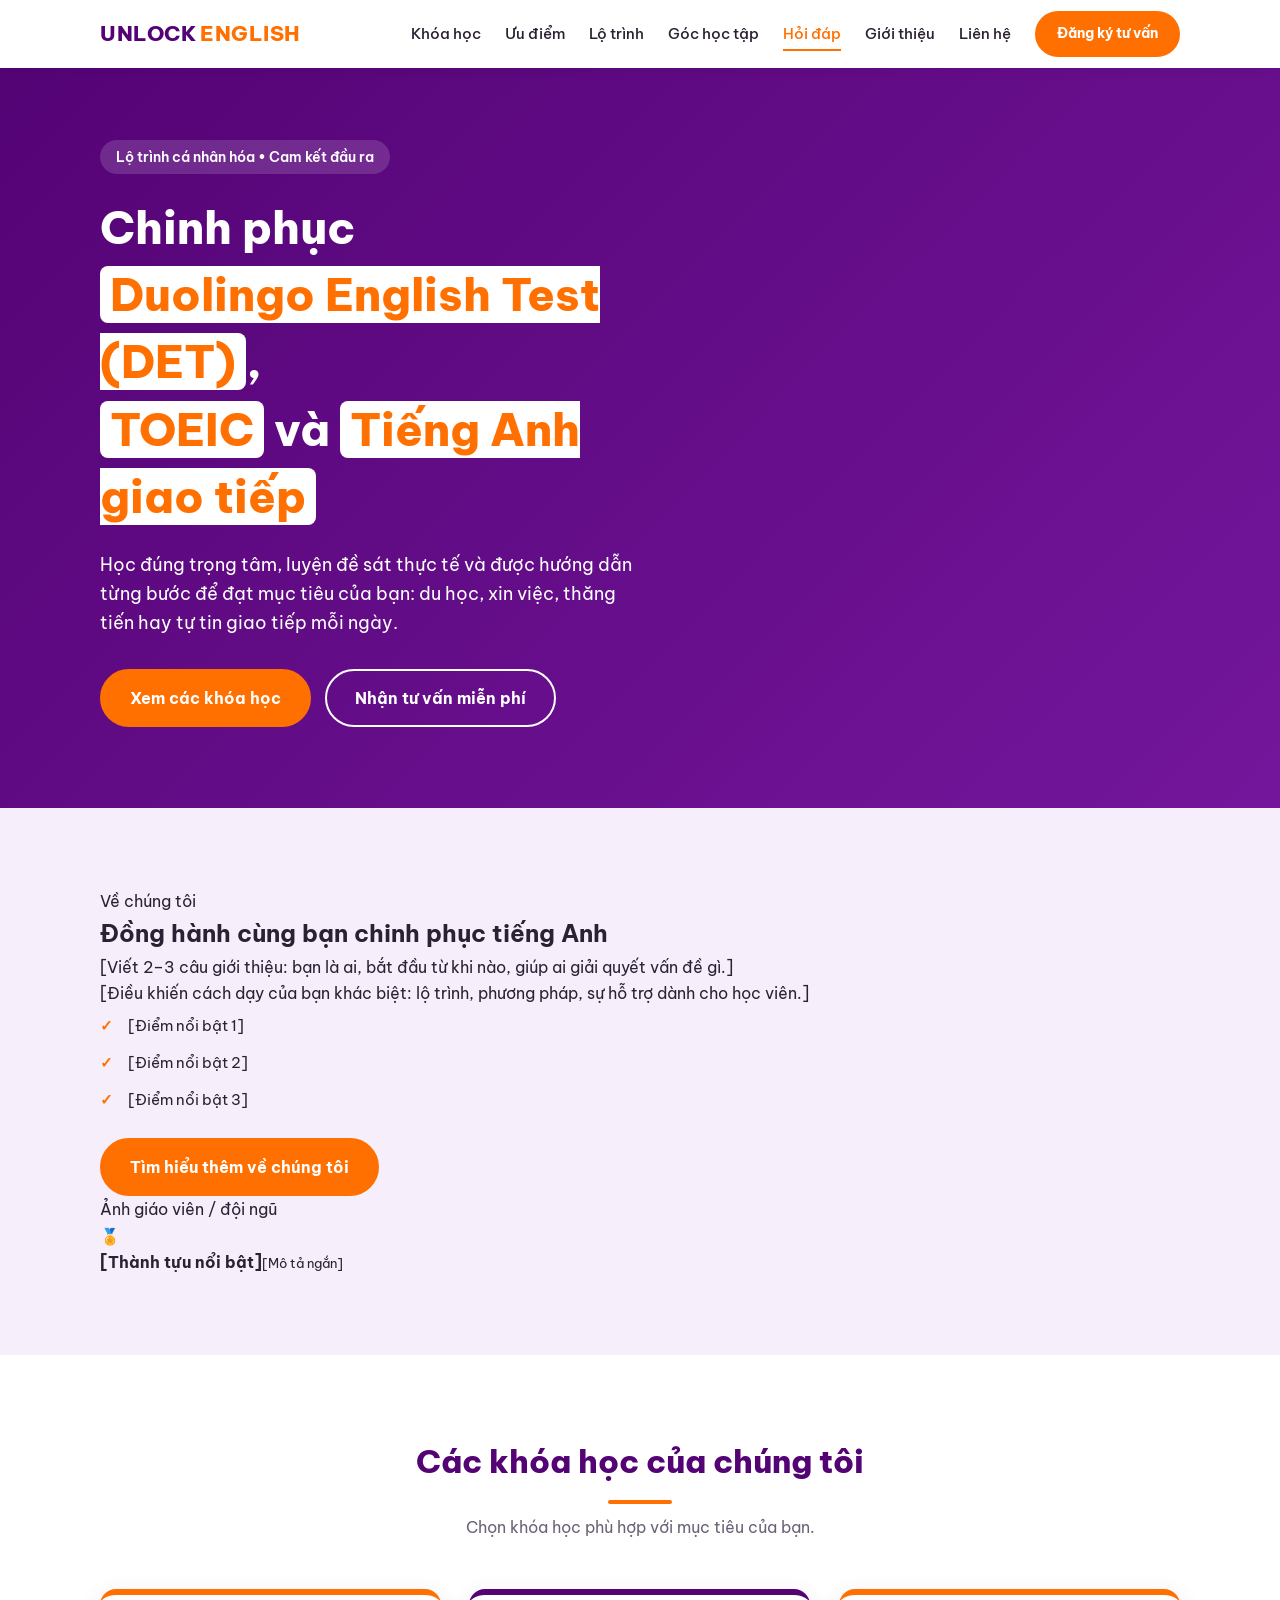
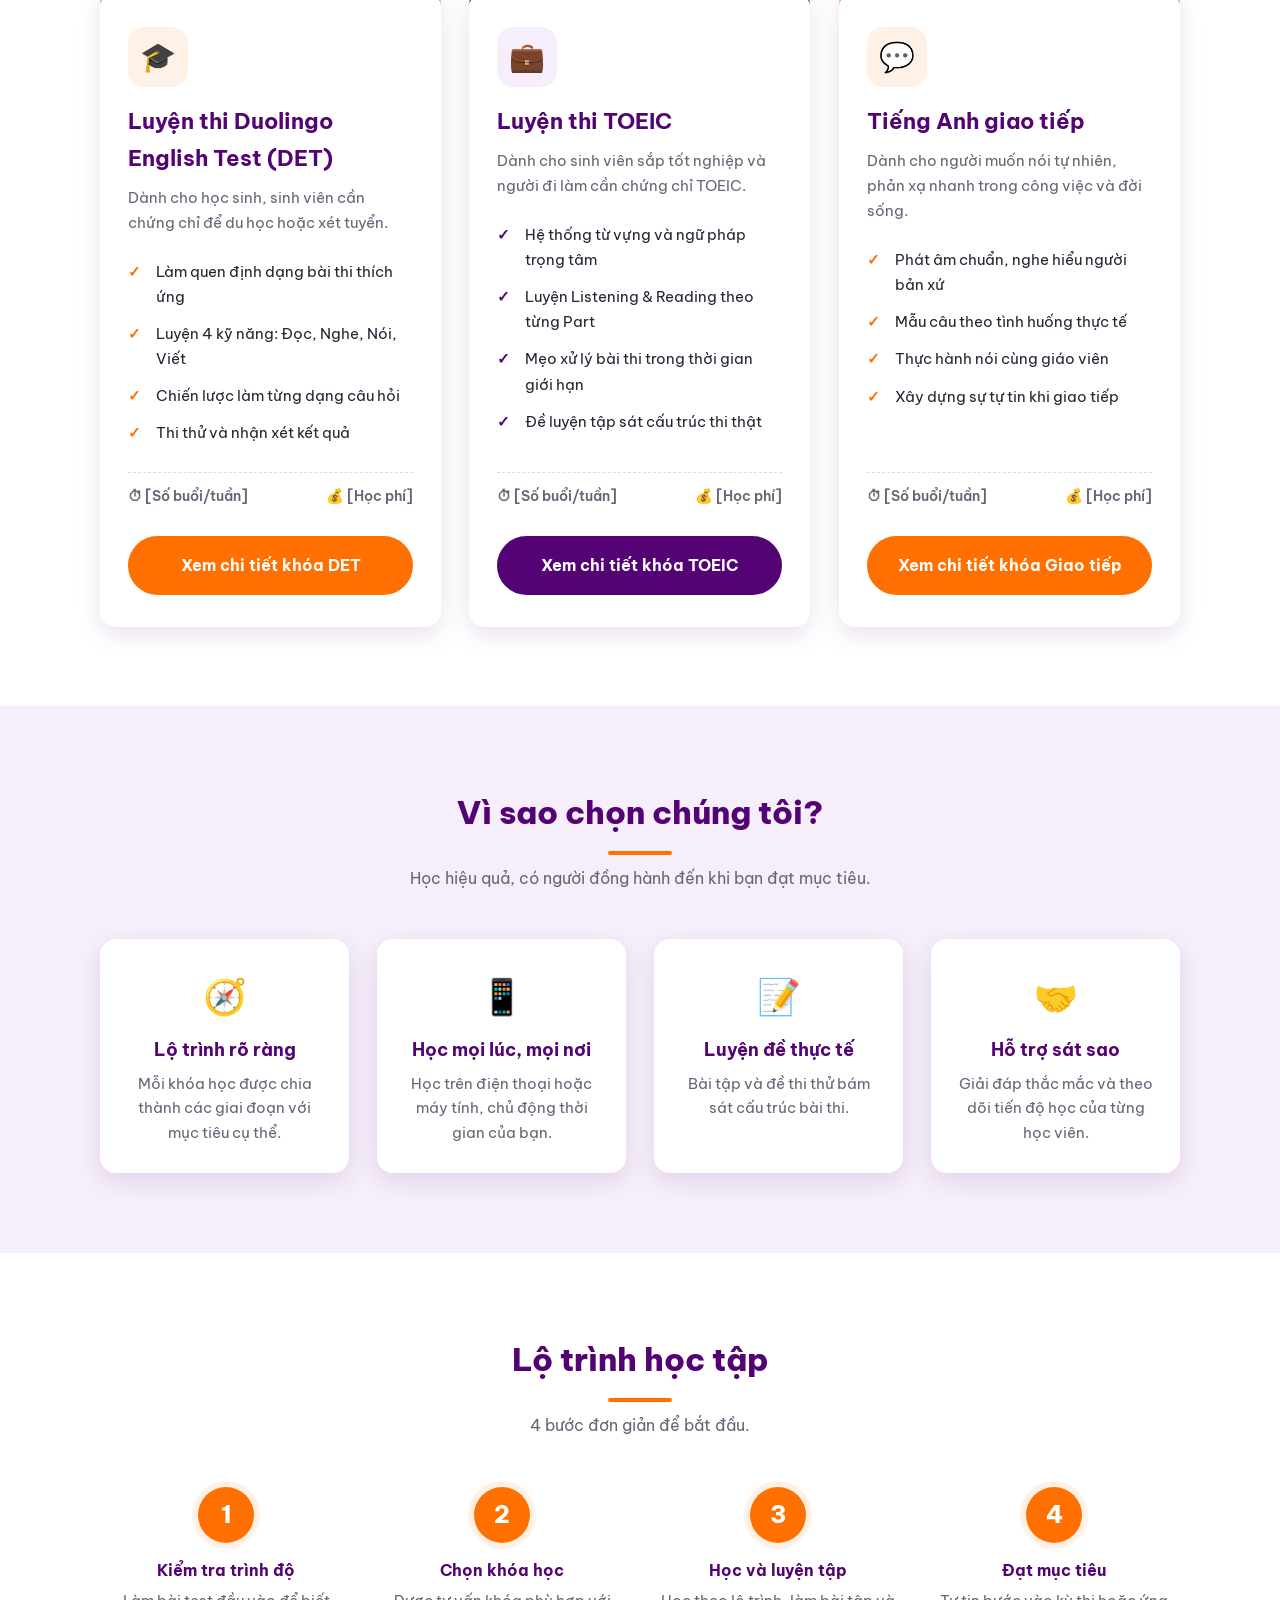
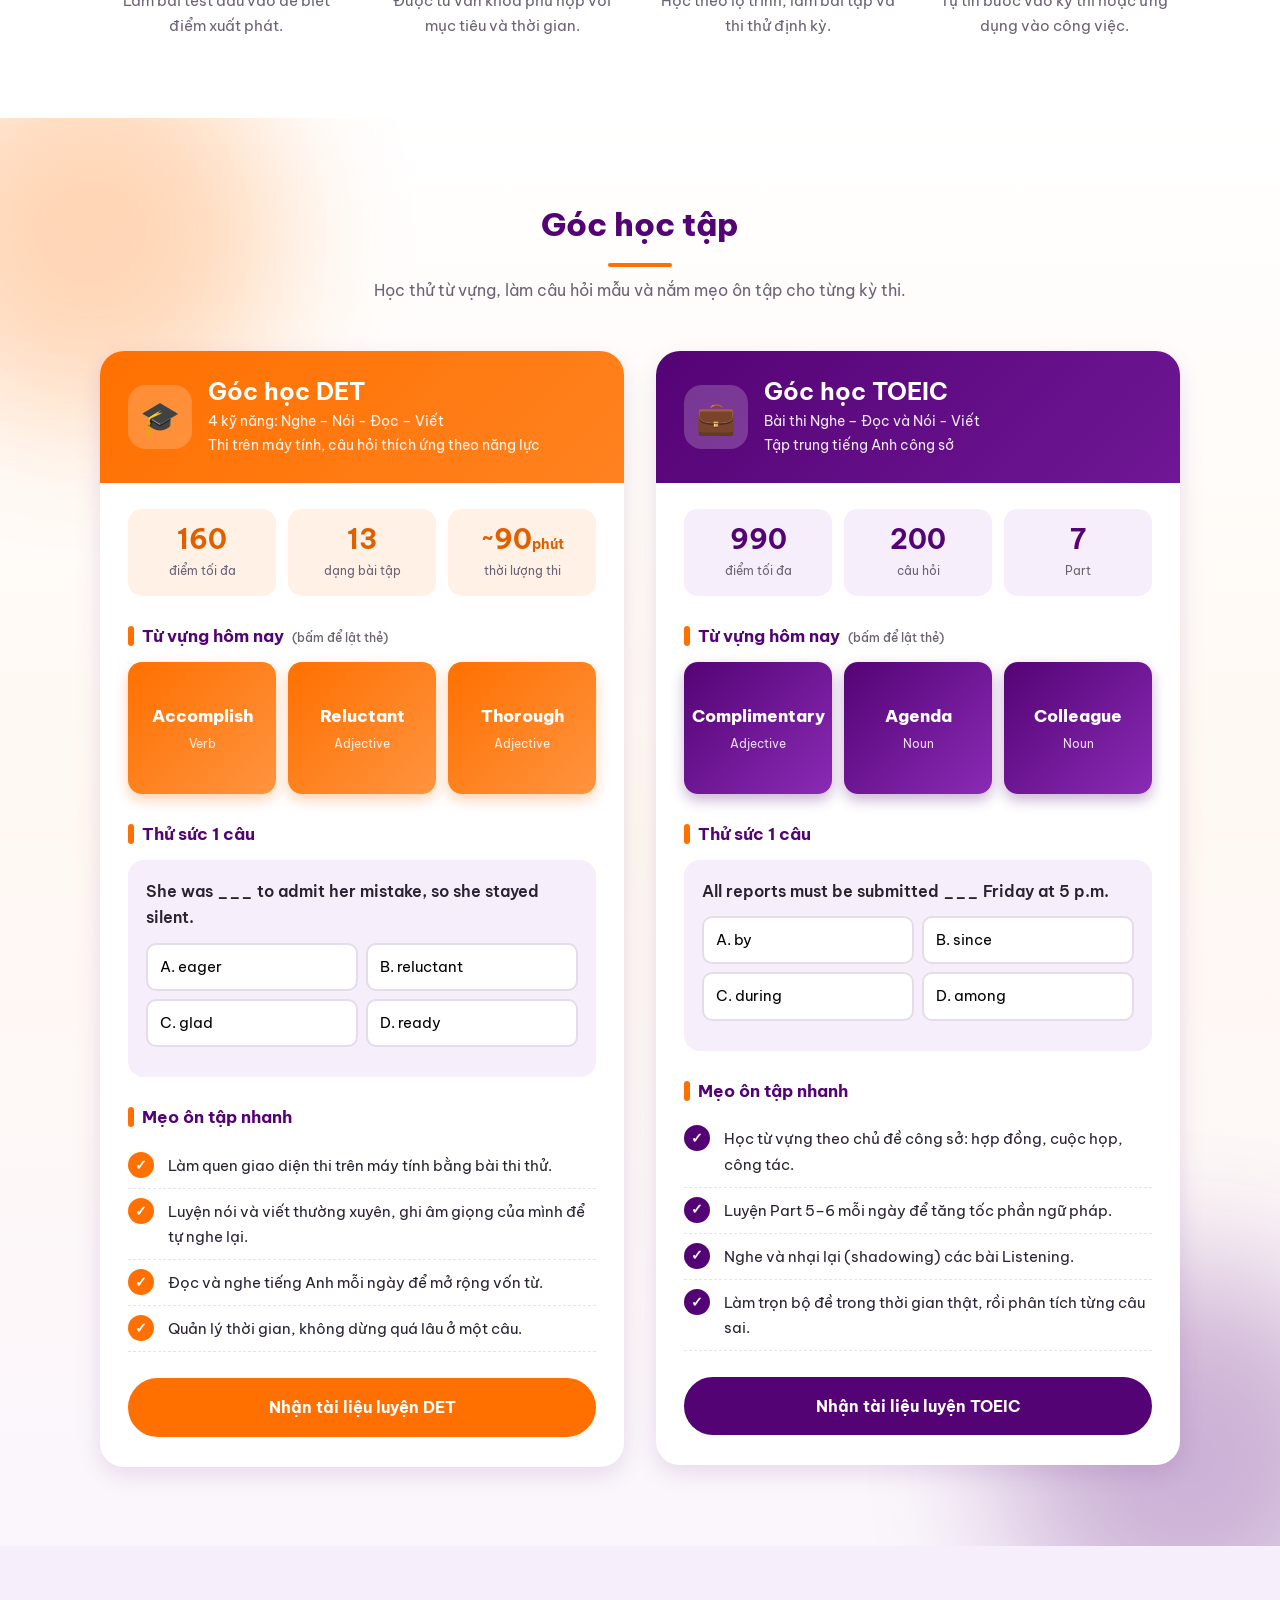
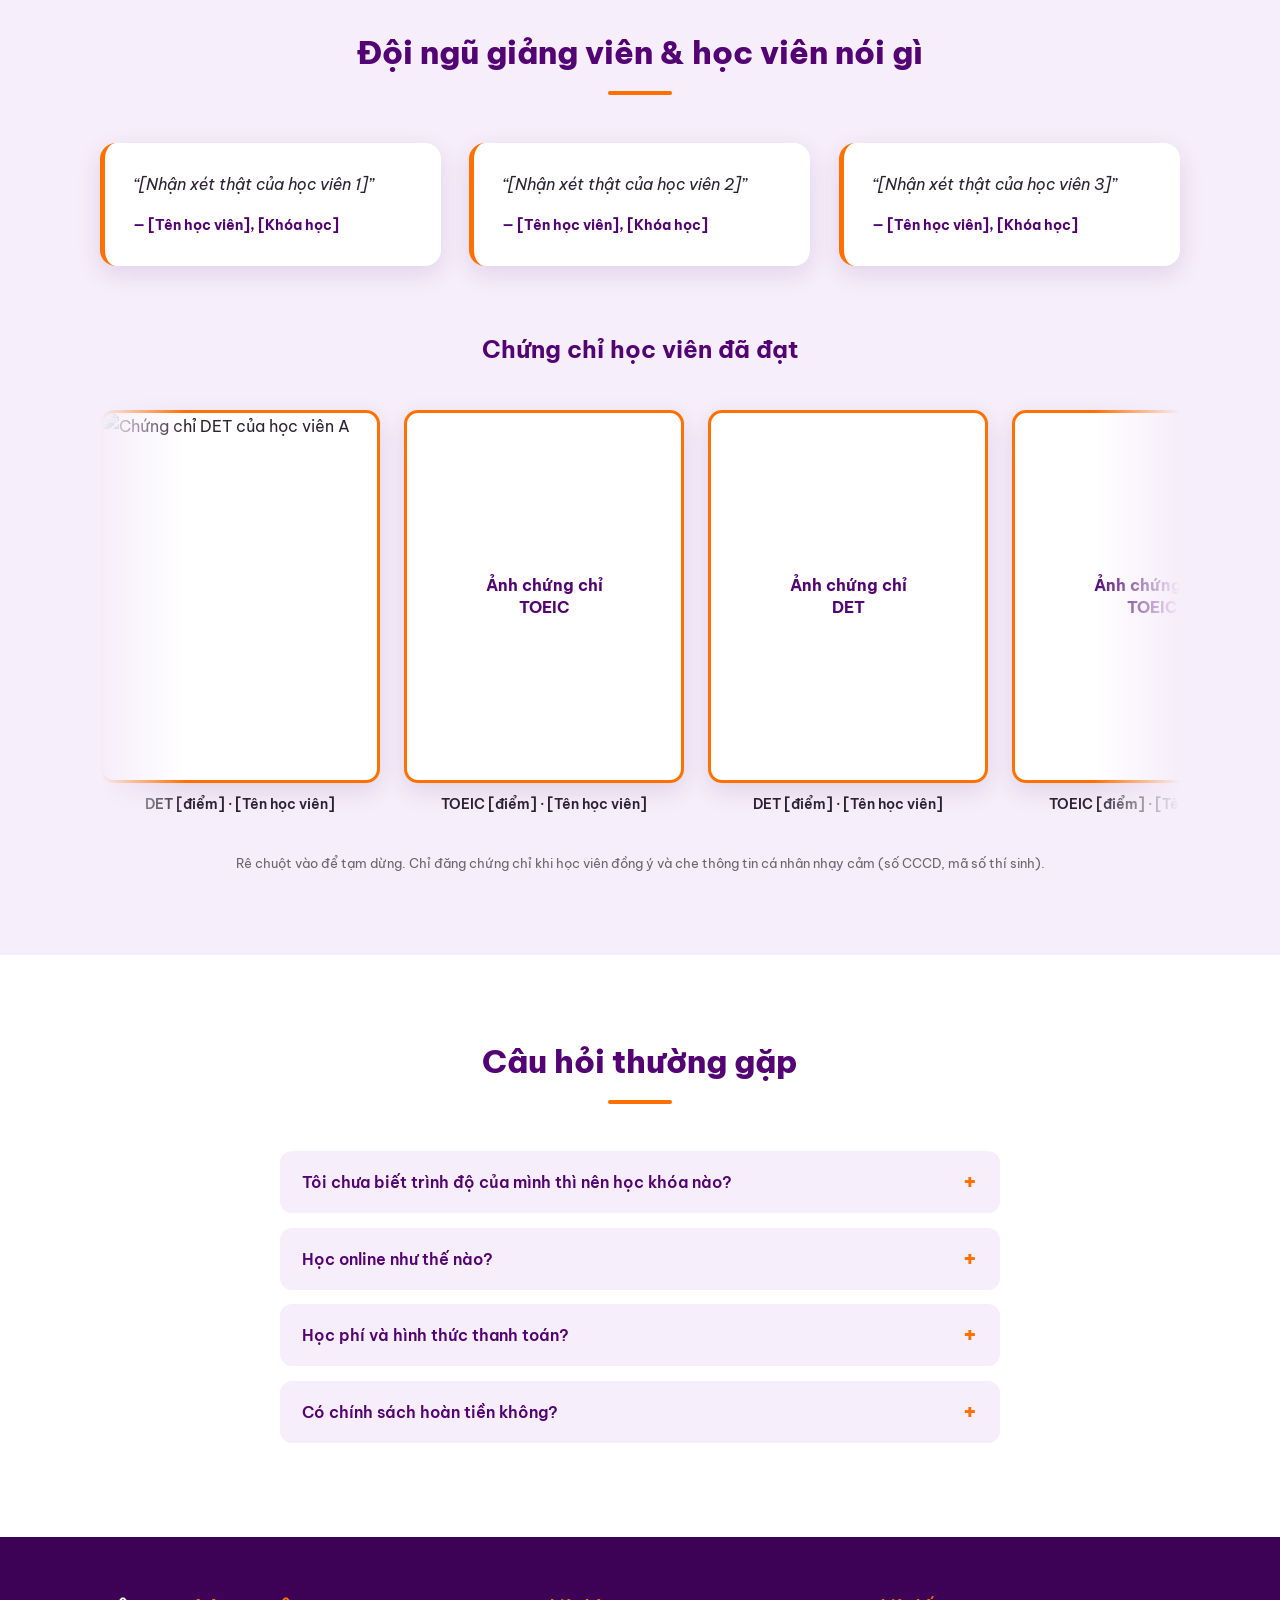
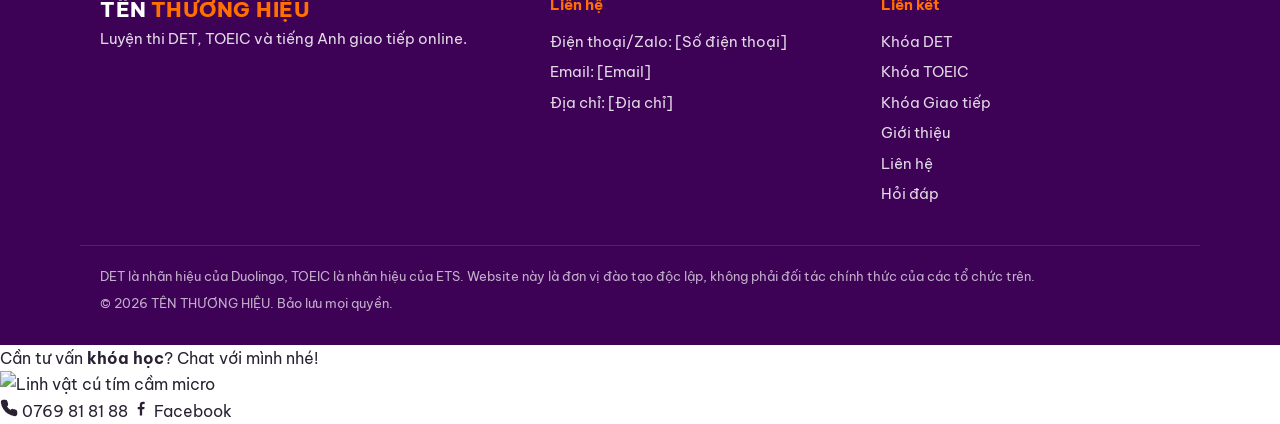
==== commit b875e532: "Add files via upload" ====
--- a/index.html
+++ b/index.html
@@ -19,510 +19,530 @@
 </head>
 <body>
 
-  <!-- Thanh tiến trình cuộn trang (chạy ngang trên cùng) -->
-  <div class="progress" id="progress"></div>
-
-  <!-- ===== THANH MENU ===== -->
-  <header class="header">
-      <div class="container header__inner">
-          <a href="#top" class="logo">UNLOCK<span>ENGLISH</span></a>
-          <button class="nav-toggle" id="navToggle" aria-label="Mở menu" aria-expanded="false" aria-controls="nav"><span></span><span></span><span></span></button>
-          <nav class="nav" id="nav">
-              <a href="#khoa-hoc">Khóa học</a>
-              <a href="#uu-diem">Ưu điểm</a>
-              <a href="#lo-trinh">Lộ trình</a>
-              <a href="#goc-hoc-tap">Góc học tập</a>
-              <a href="#hoi-dap">Hỏi đáp</a>
-              <a href="gioi-thieu.html">Giới thiệu</a>
-              <a href="lien-he.html">Liên hệ</a>
-              <a href="#dang-ky" class="btn btn--small">Đăng ký tư vấn</a>
-          </nav>
-      </div>
-  </header>
-
-  <main id="top">
-
-    <!-- ===== BANNER ĐẦU TRANG ===== -->
-    <section class="hero">
-      <div class="container hero__inner">
-        <div class="hero__text">
-          <span class="badge">Học online • Linh hoạt • Có lộ trình</span>
-          <h1>Chinh phục <em>DET</em>, <em>TOEIC</em> và <em> Tiếng Anh giao tiếp</em></h1>
-          <p>Học đúng trọng tâm, luyện đề sát thực tế và được hướng dẫn từng bước để đạt mục tiêu của bạn: du học, xin việc, thăng tiến hay tự tin giao tiếp mỗi ngày.</p>
-          <div class="hero__actions">
-            <a href="#khoa-hoc" class="btn">Xem các khóa học</a>
-            <a href="#dang-ky" class="btn btn--outline">Nhận tư vấn miễn phí</a>
-          </div>
+    <!-- Thanh tiến trình cuộn trang (chạy ngang trên cùng) -->
+    <div class="progress" id="progress"></div>
+
+    <!-- ===== THANH MENU ===== -->
+    <header class="header">
+        <div class="container header__inner">
+            <a href="#top" class="logo">UNLOCK<span>ENGLISH</span></a>
+            <button class="nav-toggle" id="navToggle" aria-label="Mở menu" aria-expanded="false" aria-controls="nav"><span></span><span></span><span></span></button>
+            <nav class="nav" id="nav">
+                <a href="#khoa-hoc">Khóa học</a>
+                <a href="#uu-diem">Ưu điểm</a>
+                <a href="#lo-trinh">Lộ trình</a>
+                <a href="#goc-hoc-tap">Góc học tập</a>
+                <a href="#hoi-dap">Hỏi đáp</a>
+                <a href="gioi-thieu.html">Giới thiệu</a>
+                <a href="lien-he.html">Liên hệ</a>
+                <a href="#dang-ky" class="btn btn--small">Đăng ký tư vấn</a>
+            </nav>
         </div>
-        <div class="hero__card">
-          <h3>Bạn muốn học gì?</h3>
-          <ul>
-            <li><span>🎓</span> Luyện thi DET để du học, xét tuyển</li>
-            <li><span>💼</span> Luyện thi TOEIC để đi làm, thăng tiến</li>
-            <li><span>💬</span> Giao tiếp tự tin trong công việc, đời sống</li>
-          </ul>
-          <a href="#dang-ky" class="btn btn--full">Kiểm tra trình độ miễn phí</a>
+    </header>
+
+    <main id="top">
+
+        <!-- ===== BANNER ĐẦU TRANG ===== -->
+        <section class="hero">
+            <!-- Slide ảnh nền (nội dung ảnh khai báo trong slide-nen.js) -->
+            <div class="hero__slides" id="heroSlides" aria-hidden="true"></div>
+            <div class="hero__overlay" aria-hidden="true"></div>
+
+            <div class="container hero__inner">
+                <div class="hero__text">
+                    <span class="badge">Lộ trình cá nhân hóa • Cam kết đầu ra </span>
+                    <h1>Chinh phục <br><em>Duolingo English Test (DET)</em>, </br> <em>TOEIC</em> và <em> Tiếng Anh giao tiếp</em></h1>
+                    <p>Học đúng trọng tâm, luyện đề sát thực tế và được hướng dẫn từng bước để đạt mục tiêu của bạn: du học, xin việc, thăng tiến hay tự tin giao tiếp mỗi ngày.</p>
+                    <div class="hero__actions">
+                        <a href="#khoa-hoc" class="btn">Xem các khóa học</a>
+                        <a href="https://zalo.me/0769818188" class="btn btn--outline" target="_blank" rel="noopener noreferrer">Nhận tư vấn miễn phí</a>
+                    </div>
+                </div>
+
+            </div>
+        </section>
+        <!-- ===== VỀ CHÚNG TÔI ===== -->
+        <section class="section section--tint about" id="ve-chung-toi">
+            <div class="container">
+                <div class="about__grid">
+
+                    <div class="about__text">
+                        <span class="about__eyebrow">Về chúng tôi</span>
+                        <h2 class="about__title">Đồng hành cùng bạn <span>chinh phục tiếng Anh</span></h2>
+                        <p>[Viết 2–3 câu giới thiệu: bạn là ai, bắt đầu từ khi nào, giúp ai giải quyết vấn đề gì.]</p>
+                        <p>[Điều khiến cách dạy của bạn khác biệt: lộ trình, phương pháp, sự hỗ trợ dành cho học viên.]</p>
+                        <ul class="list">
+                            <li>[Điểm nổi bật 1]</li>
+                            <li>[Điểm nổi bật 2]</li>
+                            <li>[Điểm nổi bật 3]</li>
+                        </ul>
+                        <a href="gioi-thieu.html" class="btn">Tìm hiểu thêm về chúng tôi</a>
+                    </div>
+
+                    <div class="about__photo">
+                        <div class="about__frame">
+                            <span>Ảnh giáo viên / đội ngũ</span>
+                            <!-- Khi có ảnh: xóa dòng <span> ở trên và bỏ chú thích dòng dưới, sửa tên ảnh cho đúng -->
+                            <!-- <img src="images/ve-chung-toi.jpg" alt="Đội ngũ TÊN THƯƠNG HIỆU"> -->
+                        </div>
+                        <div class="about__badge">
+                            <span class="about__badge-icon">🏅</span>
+                            <div><strong>[Thành tựu nổi bật]</strong><small>[Mô tả ngắn]</small></div>
+                        </div>
+                    </div>
+
+                </div>
+
+            </div>
+        </section>
+        <!-- ===== 3 KHÓA HỌC ===== -->
+        <section class="section" id="khoa-hoc">
+            <div class="container">
+                <div class="section__head">
+                    <h2>Các khóa học của chúng tôi</h2>
+                    <p>Chọn khóa học phù hợp với mục tiêu của bạn.</p>
+                </div>
+
+                <div class="grid grid--3">
+
+                    <!-- Khóa DET -->
+                    <article class="card card--orange">
+                        <div class="card__icon">🎓</div>
+                        <h3>Luyện thi Duolingo English Test (DET)</h3>
+                        <p class="card__sub">Dành cho học sinh, sinh viên cần chứng chỉ để du học hoặc xét tuyển.</p>
+                        <ul class="list">
+                            <li>Làm quen định dạng bài thi thích ứng</li>
+                            <li>Luyện 4 kỹ năng: Đọc, Nghe, Nói, Viết</li>
+                            <li>Chiến lược làm từng dạng câu hỏi</li>
+                            <li>Thi thử và nhận xét kết quả</li>
+                        </ul>
+                        <div class="card__meta">
+                            <span>⏱ [Số buổi/tuần]</span>
+                            <span>💰 [Học phí]</span>
+                        </div>
+                        <a href="det.html" class="btn btn--full">Xem chi tiết khóa DET</a>
+                    </article>
+
+                    <!-- Khóa TOEIC -->
+                    <article class="card card--purple">
+                        <div class="card__icon">💼</div>
+                        <h3>Luyện thi TOEIC</h3>
+                        <p class="card__sub">Dành cho sinh viên sắp tốt nghiệp và người đi làm cần chứng chỉ TOEIC.</p>
+                        <ul class="list">
+                            <li>Hệ thống từ vựng và ngữ pháp trọng tâm</li>
+                            <li>Luyện Listening &amp; Reading theo từng Part</li>
+                            <li>Mẹo xử lý bài thi trong thời gian giới hạn</li>
+                            <li>Đề luyện tập sát cấu trúc thi thật</li>
+                        </ul>
+                        <div class="card__meta">
+                            <span>⏱ [Số buổi/tuần]</span>
+                            <span>💰 [Học phí]</span>
+                        </div>
+                        <a href="toeic.html" class="btn btn--purple btn--full">Xem chi tiết khóa TOEIC</a>
+                    </article>
+
+                    <!-- Khóa Giao tiếp -->
+                    <article class="card card--orange">
+                        <div class="card__icon">💬</div>
+                        <h3>Tiếng Anh giao tiếp</h3>
+                        <p class="card__sub">Dành cho người muốn nói tự nhiên, phản xạ nhanh trong công việc và đời sống.</p>
+                        <ul class="list">
+                            <li>Phát âm chuẩn, nghe hiểu người bản xứ</li>
+                            <li>Mẫu câu theo tình huống thực tế</li>
+                            <li>Thực hành nói cùng giáo viên</li>
+                            <li>Xây dựng sự tự tin khi giao tiếp</li>
+                        </ul>
+                        <div class="card__meta">
+                            <span>⏱ [Số buổi/tuần]</span>
+                            <span>💰 [Học phí]</span>
+                        </div>
+                        <a href="giao-tiep.html" class="btn btn--full">Xem chi tiết khóa Giao tiếp</a>
+                    </article>
+
+                </div>
+            </div>
+        </section>
+
+        <!-- ===== ƯU ĐIỂM ===== -->
+        <section class="section section--tint" id="uu-diem">
+            <div class="container">
+                <div class="section__head">
+                    <h2>Vì sao chọn chúng tôi?</h2>
+                    <p>Học hiệu quả, có người đồng hành đến khi bạn đạt mục tiêu.</p>
+                </div>
+                <div class="grid grid--4">
+                    <div class="feature">
+                        <div class="feature__icon">🧭</div>
+                        <h4>Lộ trình rõ ràng</h4>
+                        <p>Mỗi khóa học được chia thành các giai đoạn với mục tiêu cụ thể.</p>
+                    </div>
+                    <div class="feature">
+                        <div class="feature__icon">📱</div>
+                        <h4>Học mọi lúc, mọi nơi</h4>
+                        <p>Học trên điện thoại hoặc máy tính, chủ động thời gian của bạn.</p>
+                    </div>
+                    <div class="feature">
+                        <div class="feature__icon">📝</div>
+                        <h4>Luyện đề thực tế</h4>
+                        <p>Bài tập và đề thi thử bám sát cấu trúc bài thi.</p>
+                    </div>
+                    <div class="feature">
+                        <div class="feature__icon">🤝</div>
+                        <h4>Hỗ trợ sát sao</h4>
+                        <p>Giải đáp thắc mắc và theo dõi tiến độ học của từng học viên.</p>
+                    </div>
+                </div>
+            </div>
+        </section>
+
+        <!-- ===== LỘ TRÌNH ===== -->
+        <section class="section" id="lo-trinh">
+            <div class="container">
+                <div class="section__head">
+                    <h2>Lộ trình học tập</h2>
+                    <p>4 bước đơn giản để bắt đầu.</p>
+                </div>
+                <div class="steps">
+                    <div class="step">
+                        <div class="step__num">1</div>
+                        <h4>Kiểm tra trình độ</h4>
+                        <p>Làm bài test đầu vào để biết điểm xuất phát.</p>
+                    </div>
+                    <div class="step">
+                        <div class="step__num">2</div>
+                        <h4>Chọn khóa học</h4>
+                        <p>Được tư vấn khóa phù hợp với mục tiêu và thời gian.</p>
+                    </div>
+                    <div class="step">
+                        <div class="step__num">3</div>
+                        <h4>Học và luyện tập</h4>
+                        <p>Học theo lộ trình, làm bài tập và thi thử định kỳ.</p>
+                    </div>
+                    <div class="step">
+                        <div class="step__num">4</div>
+                        <h4>Đạt mục tiêu</h4>
+                        <p>Tự tin bước vào kỳ thi hoặc ứng dụng vào công việc.</p>
+                    </div>
+                </div>
+            </div>
+        </section>
+
+        <!-- ===== GÓC HỌC TẬP (2 cột: DET | TOEIC) ===== -->
+        <section class="section study" id="goc-hoc-tap">
+            <span class="study__blob study__blob--1"></span>
+            <span class="study__blob study__blob--2"></span>
+
+            <div class="container">
+                <div class="section__head">
+                    <h2>Góc học tập</h2>
+                    <p>Học thử từ vựng, làm câu hỏi mẫu và nắm mẹo ôn tập cho từng kỳ thi.</p>
+                </div>
+
+                <div class="study__grid">
+
+                    <!-- ============ CỘT DET ============ -->
+                    <article class="study__col study__col--det">
+                        <div class="study__head">
+                            <div class="study__icon">🎓</div>
+                            <div>
+                                <h3>Góc học DET</h3>
+                                <p>4 kỹ năng: Nghe – Nói - Đọc – Viết <br> Thi trên máy tính, câu hỏi thích ứng theo năng lực </br> </p>
+                            </div>
+                        </div>
+
+                        <div class="study__body">
+                            <div class="chips">
+                                <div class="chip"><b><span class="count" data-target="160">160</span></b><small>điểm tối đa</small></div>
+                                <div class="chip"><b><span class="count" data-target="13">13</span></b><small>dạng bài tập</small></div>
+                                <div class="chip"><b>~90<small class="chip__unit">phút</small></b><small>thời lượng thi</small></div>
+                            </div>
+
+                            <h4 class="study__title">Từ vựng hôm nay <em>(bấm để lật thẻ)</em></h4>
+                            <div class="flips">
+                                <div class="flip" tabindex="0" role="button" aria-label="Lật thẻ từ vựng">
+                                    <div class="flip__inner">
+                                        <div class="flip__face flip__front"><span class="flip__word">Accomplish</span><span class="flip__type">Verb</span></div>
+                                        <div class="flip__face flip__back"><strong>Hoàn thành, đạt được</strong><em>She accomplished her goal.</em></div>
+                                    </div>
+                                </div>
+                                <div class="flip" tabindex="0" role="button" aria-label="Lật thẻ từ vựng">
+                                    <div class="flip__inner">
+                                        <div class="flip__face flip__front"><span class="flip__word">Reluctant</span><span class="flip__type">Adjective</span></div>
+                                        <div class="flip__face flip__back"><strong>Miễn cưỡng, do dự</strong><em>He was reluctant to leave.</em></div>
+                                    </div>
+                                </div>
+                                <div class="flip" tabindex="0" role="button" aria-label="Lật thẻ từ vựng">
+                                    <div class="flip__inner">
+                                        <div class="flip__face flip__front"><span class="flip__word">Thorough</span><span class="flip__type">Adjective</span></div>
+                                        <div class="flip__face flip__back"><strong>Kỹ lưỡng, toàn diện</strong><em>A thorough review.</em></div>
+                                    </div>
+                                </div>
+                            </div>
+
+                            <h4 class="study__title">Thử sức 1 câu</h4>
+                            <div class="quiz">
+                                <p class="quiz__q">She was ___ to admit her mistake, so she stayed silent.</p>
+                                <div class="quiz__opts">
+                                    <button type="button" class="opt">A. eager</button>
+                                    <button type="button" class="opt" data-correct>B. reluctant</button>
+                                    <button type="button" class="opt">C. glad</button>
+                                    <button type="button" class="opt">D. ready</button>
+                                </div>
+                                <p class="quiz__fb" aria-live="polite"></p>
+                                <button type="button" class="quiz__reset" hidden>Làm lại</button>
+                                <span class="quiz__ok" hidden>Đúng rồi! "reluctant" nghĩa là miễn cưỡng, do dự, hợp với việc im lặng.</span>
+                                <span class="quiz__no" hidden>Chưa đúng. Đáp án là B. reluctant (miễn cưỡng, do dự).</span>
+                            </div>
+
+                            <h4 class="study__title">Mẹo ôn tập nhanh</h4>
+                            <ul class="tips">
+                                <li style="--i:0">Làm quen giao diện thi trên máy tính bằng bài thi thử.</li>
+                                <li style="--i:1">Luyện nói và viết thường xuyên, ghi âm giọng của mình để tự nghe lại.</li>
+                                <li style="--i:2">Đọc và nghe tiếng Anh mỗi ngày để mở rộng vốn từ.</li>
+                                <li style="--i:3">Quản lý thời gian, không dừng quá lâu ở một câu.</li>
+                            </ul>
+
+                            <a href="#dang-ky" class="btn btn--full study__cta">Nhận tài liệu luyện DET</a>
+                        </div>
+                    </article>
+
+                    <!-- ============ CỘT TOEIC ============ -->
+                    <article class="study__col study__col--toeic">
+                        <div class="study__head">
+                            <div class="study__icon">💼</div>
+                            <div>
+                                <h3>Góc học TOEIC</h3>
+                                <p>Bài thi Nghe – Đọc và Nói - Viết <br>Tập trung tiếng Anh công sở</br></p>
+                            </div>
+                        </div>
+
+                        <div class="study__body">
+                            <div class="chips">
+                                <div class="chip"><b><span class="count" data-target="990">990</span></b><small>điểm tối đa</small></div>
+                                <div class="chip"><b><span class="count" data-target="200">200</span></b><small>câu hỏi</small></div>
+                                <div class="chip"><b><span class="count" data-target="7">7</span></b><small>Part</small></div>
+                            </div>
+
+                            <h4 class="study__title">Từ vựng hôm nay <em>(bấm để lật thẻ)</em></h4>
+                            <div class="flips">
+                                <div class="flip" tabindex="0" role="button" aria-label="Lật thẻ từ vựng">
+                                    <div class="flip__inner">
+                                        <div class="flip__face flip__front"><span class="flip__word">Complimentary</span><span class="flip__type">Adjective</span></div>
+                                        <div class="flip__face flip__back"><strong>Miễn phí</strong><em>This is a complimentary refreshment.</em></div>
+                                    </div>
+                                </div>
+                                <div class="flip" tabindex="0" role="button" aria-label="Lật thẻ từ vựng">
+                                    <div class="flip__inner">
+                                        <div class="flip__face flip__front"><span class="flip__word">Agenda</span><span class="flip__type">Noun</span></div>
+                                        <div class="flip__face flip__back"><strong>Chương trình họp</strong><em>What's on the agenda?</em></div>
+                                    </div>
+                                </div>
+                                <div class="flip" tabindex="0" role="button" aria-label="Lật thẻ từ vựng">
+                                    <div class="flip__inner">
+                                        <div class="flip__face flip__front"><span class="flip__word">Colleague</span><span class="flip__type">Noun</span></div>
+                                        <div class="flip__face flip__back"><strong>Đồng nghiệp</strong><em>She asked a colleague.</em></div>
+                                    </div>
+                                </div>
+                            </div>
+
+                            <h4 class="study__title">Thử sức 1 câu</h4>
+                            <div class="quiz">
+                                <p class="quiz__q">All reports must be submitted ___ Friday at 5 p.m.</p>
+                                <div class="quiz__opts">
+                                    <button type="button" class="opt" data-correct>A. by</button>
+                                    <button type="button" class="opt">B. since</button>
+                                    <button type="button" class="opt">C. during</button>
+                                    <button type="button" class="opt">D. among</button>
+                                </div>
+                                <p class="quiz__fb" aria-live="polite"></p>
+                                <button type="button" class="quiz__reset" hidden>Làm lại</button>
+                                <span class="quiz__ok" hidden>Đúng rồi! "by + mốc thời gian" nghĩa là chậm nhất vào lúc đó.</span>
+                                <span class="quiz__no" hidden>Chưa đúng. Đáp án là A. by (chậm nhất vào thứ Sáu lúc 5 giờ chiều).</span>
+                            </div>
+
+                            <h4 class="study__title">Mẹo ôn tập nhanh</h4>
+                            <ul class="tips">
+                                <li style="--i:0">Học từ vựng theo chủ đề công sở: hợp đồng, cuộc họp, công tác.</li>
+                                <li style="--i:1">Luyện Part 5–6 mỗi ngày để tăng tốc phần ngữ pháp.</li>
+                                <li style="--i:2">Nghe và nhại lại (shadowing) các bài Listening.</li>
+                                <li style="--i:3">Làm trọn bộ đề trong thời gian thật, rồi phân tích từng câu sai.</li>
+                            </ul>
+
+                            <a href="#dang-ky" class="btn btn--purple btn--full study__cta">Nhận tài liệu luyện TOEIC</a>
+                        </div>
+                    </article>
+
+                </div>
+            </div>
+        </section>
+
+        <!-- ===== GIÁO VIÊN / ĐÁNH GIÁ (thay bằng nội dung thật) ===== -->
+        <section class="section section--tint">
+            <div class="container">
+                <div class="section__head">
+                    <h2>Đội ngũ giảng viên &amp; học viên nói gì</h2>
+                </div>
+                <div class="grid grid--3">
+                    <div class="quote">
+                        <p>“[Nhận xét thật của học viên 1]”</p>
+                        <strong>— [Tên học viên], [Khóa học]</strong>
+                    </div>
+                    <div class="quote">
+                        <p>“[Nhận xét thật của học viên 2]”</p>
+                        <strong>— [Tên học viên], [Khóa học]</strong>
+                    </div>
+                    <div class="quote">
+                        <p>“[Nhận xét thật của học viên 3]”</p>
+                        <strong>— [Tên học viên], [Khóa học]</strong>
+                    </div>
+                </div>
+
+                <!-- ===== CHỨNG CHỈ HỌC VIÊN: slide chạy ngang ===== -->
+                <div class="certs">
+                    <h3 class="certs__title">Chứng chỉ học viên đã đạt</h3>
+
+                    <div class="marquee">
+                        <div class="marquee__track" id="certTrack">
+
+                            <!--
+                              CÁCH THÊM CHỨNG CHỈ THẬT:
+                              1. Tạo thư mục "images" cùng cấp với index.html, bỏ ảnh chứng chỉ vào đó.
+                              2. Thay khối <div class="cert__ph">...</div> bằng dòng:
+                                 <img src="images/ten-anh.jpg" alt="Chứng chỉ DET của học viên A">
+                              3. Sửa chữ trong <figcaption>.
+                              4. Muốn thêm chứng chỉ: sao chép nguyên khối <figure class="cert">...</figure>.
+                              (Không cần tự nhân đôi, script.js sẽ tự làm để slide chạy liền mạch.)
+                            -->
+
+                            <figure class="cert">
+                                <div class="cert__frame">
+                                    <img src="img/img-1.jpg" alt="Chứng chỉ DET của học viên A">
+                                </div>
+                                <figcaption>DET [điểm] · [Tên học viên]</figcaption>
+                            </figure>
+
+                            <figure class="cert">
+                                <div class="cert__frame">
+                                    <div class="cert__ph">Ảnh chứng chỉ<br>TOEIC</div>
+                                </div>
+                                <figcaption>TOEIC [điểm] · [Tên học viên]</figcaption>
+                            </figure>
+
+                            <figure class="cert">
+                                <div class="cert__frame">
+                                    <div class="cert__ph">Ảnh chứng chỉ<br>DET</div>
+                                </div>
+                                <figcaption>DET [điểm] · [Tên học viên]</figcaption>
+                            </figure>
+
+                            <figure class="cert">
+                                <div class="cert__frame">
+                                    <div class="cert__ph">Ảnh chứng chỉ<br>TOEIC</div>
+                                </div>
+                                <figcaption>TOEIC [điểm] · [Tên học viên]</figcaption>
+                            </figure>
+
+                            <figure class="cert">
+                                <div class="cert__frame">
+                                    <div class="cert__ph">Ảnh chứng chỉ<br>DET</div>
+                                </div>
+                                <figcaption>DET [điểm] · [Tên học viên]</figcaption>
+                            </figure>
+
+                            <figure class="cert">
+                                <div class="cert__frame">
+                                    <div class="cert__ph">Ảnh chứng chỉ<br>TOEIC</div>
+                                </div>
+                                <figcaption>TOEIC [điểm] · [Tên học viên]</figcaption>
+                            </figure>
+
+                        </div>
+                    </div>
+                    <p class="certs__hint">Rê chuột vào để tạm dừng. Chỉ đăng chứng chỉ khi học viên đồng ý và che thông tin cá nhân nhạy cảm (số CCCD, mã số thí sinh).</p>
+                </div>
+            </div>
+        </section>
+
+        <!-- ===== HỎI ĐÁP ===== -->
+        <section class="section" id="hoi-dap">
+            <div class="container container--narrow">
+                <div class="section__head">
+                    <h2>Câu hỏi thường gặp</h2>
+                </div>
+                <details class="faq">
+                    <summary>Tôi chưa biết trình độ của mình thì nên học khóa nào?</summary>
+                    <p>Bạn có thể đăng ký làm bài kiểm tra đầu vào miễn phí. Chúng tôi sẽ tư vấn khóa học phù hợp.</p>
+                </details>
+                <details class="faq">
+                    <summary>Học online như thế nào?</summary>
+                    <p>[Mô tả cách học: video bài giảng, buổi live, bài tập, chấm bài…]</p>
+                </details>
+                <details class="faq">
+                    <summary>Học phí và hình thức thanh toán?</summary>
+                    <p>[Điền học phí và các hình thức thanh toán: chuyển khoản, QR…]</p>
+                </details>
+                <details class="faq">
+                    <summary>Có chính sách hoàn tiền không?</summary>
+                    <p>[Điền chính sách hoàn tiền của bạn]</p>
+                </details>
+            </div>
+        </section>
+
+    </main>
+
+    <!-- ===== CHÂN TRANG ===== -->
+    <footer class="footer">
+        <div class="container footer__inner">
+            <div>
+                <div class="logo logo--light">TÊN<span>THƯƠNG HIỆU</span></div>
+                <p>Luyện thi DET, TOEIC và tiếng Anh giao tiếp online.</p>
+            </div>
+            <div>
+                <h4>Liên hệ</h4>
+                <p>Điện thoại/Zalo: [Số điện thoại]</p>
+                <p>Email: [Email]</p>
+                <p>Địa chỉ: [Địa chỉ]</p>
+            </div>
+            <div>
+                <h4>Liên kết</h4>
+                <p><a href="det.html">Khóa DET</a></p>
+                <p><a href="toeic.html">Khóa TOEIC</a></p>
+                <p><a href="giao-tiep.html">Khóa Giao tiếp</a></p>
+                <p><a href="gioi-thieu.html">Giới thiệu</a></p>
+                <p><a href="lien-he.html">Liên hệ</a></p>
+                <p><a href="#hoi-dap">Hỏi đáp</a></p>
+            </div>
         </div>
-      </div>
-    </section>
-
-    <!-- ===== 3 KHÓA HỌC ===== -->
-    <section class="section" id="khoa-hoc">
-      <div class="container">
-        <div class="section__head">
-          <h2>Các khóa học của chúng tôi</h2>
-          <p>Chọn khóa học phù hợp với mục tiêu của bạn.</p>
+        <div class="container footer__note">
+            <p>DET là nhãn hiệu của Duolingo, TOEIC là nhãn hiệu của ETS. Website này là đơn vị đào tạo độc lập, không phải đối tác chính thức của các tổ chức trên.</p>
+            <p>© 2026 TÊN THƯƠNG HIỆU. Bảo lưu mọi quyền.</p>
         </div>
-
-        <div class="grid grid--3">
-
-          <!-- Khóa DET -->
-          <article class="card card--orange">
-            <div class="card__icon">🎓</div>
-            <h3>Luyện thi DET</h3>
-            <p class="card__sub">Dành cho học sinh, sinh viên cần chứng chỉ để du học hoặc xét tuyển.</p>
-            <ul class="list">
-              <li>Làm quen định dạng bài thi thích ứng</li>
-              <li>Luyện 4 kỹ năng: Đọc, Nghe, Nói, Viết</li>
-              <li>Chiến lược làm từng dạng câu hỏi</li>
-              <li>Thi thử và nhận xét kết quả</li>
-            </ul>
-            <div class="card__meta">
-              <span>⏱ [Số buổi/tuần]</span>
-              <span>💰 [Học phí]</span>
-            </div>
-            <a href="det.html" class="btn btn--full">Xem chi tiết khóa DET</a>
-          </article>
-
-          <!-- Khóa TOEIC -->
-          <article class="card card--purple">
-            <div class="card__icon">💼</div>
-            <h3>Luyện thi TOEIC</h3>
-            <p class="card__sub">Dành cho sinh viên sắp tốt nghiệp và người đi làm cần chứng chỉ TOEIC.</p>
-            <ul class="list">
-              <li>Hệ thống từ vựng và ngữ pháp trọng tâm</li>
-              <li>Luyện Listening &amp; Reading theo từng Part</li>
-              <li>Mẹo xử lý bài thi trong thời gian giới hạn</li>
-              <li>Đề luyện tập sát cấu trúc thi thật</li>
-            </ul>
-            <div class="card__meta">
-              <span>⏱ [Số buổi/tuần]</span>
-              <span>💰 [Học phí]</span>
-            </div>
-            <a href="toeic.html" class="btn btn--purple btn--full">Xem chi tiết khóa TOEIC</a>
-          </article>
-
-          <!-- Khóa Giao tiếp -->
-          <article class="card card--orange">
-            <div class="card__icon">💬</div>
-            <h3>Tiếng Anh giao tiếp</h3>
-            <p class="card__sub">Dành cho người muốn nói tự nhiên, phản xạ nhanh trong công việc và đời sống.</p>
-            <ul class="list">
-              <li>Phát âm chuẩn, nghe hiểu người bản xứ</li>
-              <li>Mẫu câu theo tình huống thực tế</li>
-              <li>Thực hành nói cùng giáo viên</li>
-              <li>Xây dựng sự tự tin khi giao tiếp</li>
-            </ul>
-            <div class="card__meta">
-              <span>⏱ [Số buổi/tuần]</span>
-              <span>💰 [Học phí]</span>
-            </div>
-            <a href="giao-tiep.html" class="btn btn--full">Xem chi tiết khóa Giao tiếp</a>
-          </article>
-
+    </footer>
+
+    <!-- ===== KHU VỰC LIÊN LẠC NỔI (linh vật cú) ===== -->
+    <div class="fab" id="lien-he-nhanh">
+        <div class="fab-bub">Cần tư vấn <b>khóa học</b>? Chat với mình nhé!</div>
+        <a class="fab-owl" href="https://zalo.me/0769818188" target="_blank" rel="noopener" aria-label="Linh vật cú tím - nhắn Zalo tư vấn">
+            <img src="img/linh-vat.png" alt="Linh vật cú tím cầm micro">
+        </a>
+        <div class="fab-btns">
+            <a class="fab-btn fab-call" href="tel:0769818188">
+                <span class="ic"><svg width="18" height="18" viewBox="0 0 24 24" fill="currentColor" stroke="currentColor" stroke-width="2" stroke-linecap="round" stroke-linejoin="round" aria-hidden="true"><path d="M22 16.9v3a2 2 0 0 1-2.2 2 19.8 19.8 0 0 1-8.6-3.1 19.5 19.5 0 0 1-6-6A19.8 19.8 0 0 1 2.1 4.2 2 2 0 0 1 4.1 2h3a2 2 0 0 1 2 1.7c.1 1 .4 1.9.7 2.8a2 2 0 0 1-.5 2.1L8 9.9a16 16 0 0 0 6 6l1.3-1.3a2 2 0 0 1 2.1-.4c.9.3 1.8.6 2.8.7a2 2 0 0 1 1.7 2z" /></svg></span>
+                <span>0769 81 81 88</span>
+            </a>
+            <a class="fab-btn fab-fb" href="https://www.facebook.com/unlockenglishDET" target="_blank" rel="noopener">
+                <span class="ic"><svg width="18" height="18" viewBox="0 0 24 24" fill="currentColor" aria-hidden="true"><path d="M13.5 22v-8.2h2.8l.5-3.3h-3.3V8.4c0-.9.4-1.7 1.8-1.7h1.6V3.9c-.3 0-1.3-.2-2.4-.2-2.5 0-4.1 1.5-4.1 4.2v2.6H7.6v3.3h2.8V22z" /></svg></span>
+                <span>Facebook</span>
+            </a>
         </div>
-      </div>
-    </section>
-
-    <!-- ===== ƯU ĐIỂM ===== -->
-    <section class="section section--tint" id="uu-diem">
-      <div class="container">
-        <div class="section__head">
-          <h2>Vì sao chọn chúng tôi?</h2>
-          <p>Học hiệu quả, có người đồng hành đến khi bạn đạt mục tiêu.</p>
-        </div>
-        <div class="grid grid--4">
-          <div class="feature">
-            <div class="feature__icon">🧭</div>
-            <h4>Lộ trình rõ ràng</h4>
-            <p>Mỗi khóa học được chia thành các giai đoạn với mục tiêu cụ thể.</p>
-          </div>
-          <div class="feature">
-            <div class="feature__icon">📱</div>
-            <h4>Học mọi lúc, mọi nơi</h4>
-            <p>Học trên điện thoại hoặc máy tính, chủ động thời gian của bạn.</p>
-          </div>
-          <div class="feature">
-            <div class="feature__icon">📝</div>
-            <h4>Luyện đề thực tế</h4>
-            <p>Bài tập và đề thi thử bám sát cấu trúc bài thi.</p>
-          </div>
-          <div class="feature">
-            <div class="feature__icon">🤝</div>
-            <h4>Hỗ trợ sát sao</h4>
-            <p>Giải đáp thắc mắc và theo dõi tiến độ học của từng học viên.</p>
-          </div>
-        </div>
-      </div>
-    </section>
-
-    <!-- ===== LỘ TRÌNH ===== -->
-    <section class="section" id="lo-trinh">
-      <div class="container">
-        <div class="section__head">
-          <h2>Lộ trình học tập</h2>
-          <p>4 bước đơn giản để bắt đầu.</p>
-        </div>
-        <div class="steps">
-          <div class="step">
-            <div class="step__num">1</div>
-            <h4>Kiểm tra trình độ</h4>
-            <p>Làm bài test đầu vào để biết điểm xuất phát.</p>
-          </div>
-          <div class="step">
-            <div class="step__num">2</div>
-            <h4>Chọn khóa học</h4>
-            <p>Được tư vấn khóa phù hợp với mục tiêu và thời gian.</p>
-          </div>
-          <div class="step">
-            <div class="step__num">3</div>
-            <h4>Học và luyện tập</h4>
-            <p>Học theo lộ trình, làm bài tập và thi thử định kỳ.</p>
-          </div>
-          <div class="step">
-            <div class="step__num">4</div>
-            <h4>Đạt mục tiêu</h4>
-            <p>Tự tin bước vào kỳ thi hoặc ứng dụng vào công việc.</p>
-          </div>
-        </div>
-      </div>
-    </section>
-
-    <!-- ===== GÓC HỌC TẬP (2 cột: DET | TOEIC) ===== -->
-    <section class="section study" id="goc-hoc-tap">
-      <span class="study__blob study__blob--1"></span>
-      <span class="study__blob study__blob--2"></span>
-
-      <div class="container">
-        <div class="section__head">
-          <h2>Góc học tập</h2>
-          <p>Học thử từ vựng, làm câu hỏi mẫu và nắm mẹo ôn tập cho từng kỳ thi.</p>
-        </div>
-
-        <div class="study__grid">
-
-          <!-- ============ CỘT DET ============ -->
-          <article class="study__col study__col--det">
-            <div class="study__head">
-              <div class="study__icon">🎓</div>
-              <div>
-                  <h3>Góc học DET</h3>
-                  <p>4 kỹ năng: Nghe – Nói - Đọc – Viết <br> Thi trên máy tính, câu hỏi thích ứng theo năng lực </br> </p>
-              </div>
-            </div>
-
-            <div class="study__body">
-              <div class="chips">
-                <div class="chip"><b><span class="count" data-target="160">160</span></b><small>điểm tối đa</small></div>
-                <div class="chip"><b><span class="count" data-target="13">13</span></b><small>dạng bài tập</small></div>
-                <div class="chip"><b>~90<small class="chip__unit">phút</small></b><small>thời lượng thi</small></div>
-              </div>
-
-              <h4 class="study__title">Từ vựng hôm nay <em>(bấm để lật thẻ)</em></h4>
-              <div class="flips">
-                <div class="flip" tabindex="0" role="button" aria-label="Lật thẻ từ vựng">
-                  <div class="flip__inner">
-                    <div class="flip__face flip__front"><span class="flip__word">Accomplish</span><span class="flip__type">Verb</span></div>
-                    <div class="flip__face flip__back"><strong>Hoàn thành, đạt được</strong><em>She accomplished her goal.</em></div>
-                  </div>
-                </div>
-                <div class="flip" tabindex="0" role="button" aria-label="Lật thẻ từ vựng">
-                  <div class="flip__inner">
-                    <div class="flip__face flip__front"><span class="flip__word">Reluctant</span><span class="flip__type">Adjective</span></div>
-                    <div class="flip__face flip__back"><strong>Miễn cưỡng, do dự</strong><em>He was reluctant to leave.</em></div>
-                  </div>
-                </div>
-                <div class="flip" tabindex="0" role="button" aria-label="Lật thẻ từ vựng">
-                  <div class="flip__inner">
-                    <div class="flip__face flip__front"><span class="flip__word">Thorough</span><span class="flip__type">Adjective</span></div>
-                    <div class="flip__face flip__back"><strong>Kỹ lưỡng, toàn diện</strong><em>A thorough review.</em></div>
-                  </div>
-                </div>
-              </div>
-
-              <h4 class="study__title">Thử sức 1 câu</h4>
-              <div class="quiz">
-                <p class="quiz__q">She was ___ to admit her mistake, so she stayed silent.</p>
-                <div class="quiz__opts">
-                  <button type="button" class="opt">A. eager</button>
-                  <button type="button" class="opt" data-correct>B. reluctant</button>
-                  <button type="button" class="opt">C. glad</button>
-                  <button type="button" class="opt">D. ready</button>
-                </div>
-                <p class="quiz__fb" aria-live="polite"></p>
-                <button type="button" class="quiz__reset" hidden>Làm lại</button>
-                <span class="quiz__ok" hidden>Đúng rồi! "reluctant" nghĩa là miễn cưỡng, do dự, hợp với việc im lặng.</span>
-                <span class="quiz__no" hidden>Chưa đúng. Đáp án là B. reluctant (miễn cưỡng, do dự).</span>
-              </div>
-
-              <h4 class="study__title">Mẹo ôn tập nhanh</h4>
-              <ul class="tips">
-                <li style="--i:0">Làm quen giao diện thi trên máy tính bằng bài thi thử.</li>
-                <li style="--i:1">Luyện nói và viết thường xuyên, ghi âm giọng của mình để tự nghe lại.</li>
-                <li style="--i:2">Đọc và nghe tiếng Anh mỗi ngày để mở rộng vốn từ.</li>
-                <li style="--i:3">Quản lý thời gian, không dừng quá lâu ở một câu.</li>
-              </ul>
-
-              <a href="#dang-ky" class="btn btn--full study__cta">Nhận tài liệu luyện DET</a>
-            </div>
-          </article>
-
-          <!-- ============ CỘT TOEIC ============ -->
-          <article class="study__col study__col--toeic">
-            <div class="study__head">
-              <div class="study__icon">💼</div>
-              <div>
-                <h3>Góc học TOEIC</h3>
-                <p>Bài thi Nghe – Đọc và Nói - Viết <br>Tập trung tiếng Anh công sở</br></p> 
-              </div>
-            </div>
-
-            <div class="study__body">
-              <div class="chips">
-                <div class="chip"><b><span class="count" data-target="990">990</span></b><small>điểm tối đa</small></div>
-                <div class="chip"><b><span class="count" data-target="200">200</span></b><small>câu hỏi</small></div>
-                <div class="chip"><b><span class="count" data-target="7">7</span></b><small>Part</small></div>
-              </div>
-
-              <h4 class="study__title">Từ vựng hôm nay <em>(bấm để lật thẻ)</em></h4>
-              <div class="flips">
-                <div class="flip" tabindex="0" role="button" aria-label="Lật thẻ từ vựng">
-                  <div class="flip__inner">
-                    <div class="flip__face flip__front"><span class="flip__word">Complimentary</span><span class="flip__type">Adjective</span></div>
-                    <div class="flip__face flip__back"><strong>Miễn phí</strong><em>This is a complimentary refreshment.</em></div>
-                  </div>
-                </div>
-                <div class="flip" tabindex="0" role="button" aria-label="Lật thẻ từ vựng">
-                  <div class="flip__inner">
-                    <div class="flip__face flip__front"><span class="flip__word">Agenda</span><span class="flip__type">Noun</span></div>
-                    <div class="flip__face flip__back"><strong>Chương trình họp</strong><em>What's on the agenda?</em></div>
-                  </div>
-                </div>
-                <div class="flip" tabindex="0" role="button" aria-label="Lật thẻ từ vựng">
-                  <div class="flip__inner">
-                    <div class="flip__face flip__front"><span class="flip__word">Colleague</span><span class="flip__type">Noun</span></div>
-                    <div class="flip__face flip__back"><strong>Đồng nghiệp</strong><em>She asked a colleague.</em></div>
-                  </div>
-                </div>
-              </div>
-
-              <h4 class="study__title">Thử sức 1 câu</h4>
-              <div class="quiz">
-                <p class="quiz__q">All reports must be submitted ___ Friday at 5 p.m.</p>
-                <div class="quiz__opts">
-                  <button type="button" class="opt" data-correct>A. by</button>
-                  <button type="button" class="opt">B. since</button>
-                  <button type="button" class="opt">C. during</button>
-                  <button type="button" class="opt">D. among</button>
-                </div>
-                <p class="quiz__fb" aria-live="polite"></p>
-                <button type="button" class="quiz__reset" hidden>Làm lại</button>
-                <span class="quiz__ok" hidden>Đúng rồi! "by + mốc thời gian" nghĩa là chậm nhất vào lúc đó.</span>
-                <span class="quiz__no" hidden>Chưa đúng. Đáp án là A. by (chậm nhất vào thứ Sáu lúc 5 giờ chiều).</span>
-              </div>
-
-              <h4 class="study__title">Mẹo ôn tập nhanh</h4>
-              <ul class="tips">
-                <li style="--i:0">Học từ vựng theo chủ đề công sở: hợp đồng, cuộc họp, công tác.</li>
-                <li style="--i:1">Luyện Part 5–6 mỗi ngày để tăng tốc phần ngữ pháp.</li>
-                <li style="--i:2">Nghe và nhại lại (shadowing) các bài Listening.</li>
-                <li style="--i:3">Làm trọn bộ đề trong thời gian thật, rồi phân tích từng câu sai.</li>
-              </ul>
-
-              <a href="#dang-ky" class="btn btn--purple btn--full study__cta">Nhận tài liệu luyện TOEIC</a>
-            </div>
-          </article>
-
-        </div>
-          </div>
-    </section>
-
-    <!-- ===== GIÁO VIÊN / ĐÁNH GIÁ (thay bằng nội dung thật) ===== -->
-    <section class="section section--tint">
-      <div class="container">
-        <div class="section__head">
-          <h2>Đội ngũ giảng viên &amp; học viên nói gì</h2>
-        </div>
-        <div class="grid grid--3">
-          <div class="quote">
-            <p>“[Nhận xét thật của học viên 1]”</p>
-            <strong>— [Tên học viên], [Khóa học]</strong>
-          </div>
-          <div class="quote">
-            <p>“[Nhận xét thật của học viên 2]”</p>
-            <strong>— [Tên học viên], [Khóa học]</strong>
-          </div>
-          <div class="quote">
-            <p>“[Nhận xét thật của học viên 3]”</p>
-            <strong>— [Tên học viên], [Khóa học]</strong>
-          </div>
-        </div>
-
-        <!-- ===== CHỨNG CHỈ HỌC VIÊN: slide chạy ngang ===== -->
-        <div class="certs">
-          <h3 class="certs__title">Chứng chỉ học viên đã đạt</h3>
-
-          <div class="marquee">
-            <div class="marquee__track" id="certTrack">
-
-              <!--
-                CÁCH THÊM CHỨNG CHỈ THẬT:
-                1. Tạo thư mục "images" cùng cấp với index.html, bỏ ảnh chứng chỉ vào đó.
-                2. Thay khối <div class="cert__ph">...</div> bằng dòng:
-                   <img src="images/ten-anh.jpg" alt="Chứng chỉ DET của học viên A">
-                3. Sửa chữ trong <figcaption>.
-                4. Muốn thêm chứng chỉ: sao chép nguyên khối <figure class="cert">...</figure>.
-                (Không cần tự nhân đôi, script.js sẽ tự làm để slide chạy liền mạch.)
-              -->
-
-              <figure class="cert">
-                <div class="cert__frame">
-                  <img src="img/img-1.jpg" alt="Chứng chỉ DET của học viên A"> 
-                </div>
-                <figcaption>DET [điểm] · [Tên học viên]</figcaption>
-              </figure>
-
-              <figure class="cert">
-                <div class="cert__frame">
-                  <div class="cert__ph">Ảnh chứng chỉ<br>TOEIC</div>
-                </div>
-                <figcaption>TOEIC [điểm] · [Tên học viên]</figcaption>
-              </figure>
-
-              <figure class="cert">
-                <div class="cert__frame">
-                  <div class="cert__ph">Ảnh chứng chỉ<br>DET</div>
-                </div>
-                <figcaption>DET [điểm] · [Tên học viên]</figcaption>
-              </figure>
-
-              <figure class="cert">
-                <div class="cert__frame">
-                  <div class="cert__ph">Ảnh chứng chỉ<br>TOEIC</div>
-                </div>
-                <figcaption>TOEIC [điểm] · [Tên học viên]</figcaption>
-              </figure>
-
-              <figure class="cert">
-                <div class="cert__frame">
-                  <div class="cert__ph">Ảnh chứng chỉ<br>DET</div>
-                </div>
-                <figcaption>DET [điểm] · [Tên học viên]</figcaption>
-              </figure>
-
-              <figure class="cert">
-                <div class="cert__frame">
-                  <div class="cert__ph">Ảnh chứng chỉ<br>TOEIC</div>
-                </div>
-                <figcaption>TOEIC [điểm] · [Tên học viên]</figcaption>
-              </figure>
-
-            </div>
-          </div>
-          <p class="certs__hint">Rê chuột vào để tạm dừng. Chỉ đăng chứng chỉ khi học viên đồng ý và che thông tin cá nhân nhạy cảm (số CCCD, mã số thí sinh).</p>
-        </div>
-      </div>
-    </section>
-
-    <!-- ===== HỎI ĐÁP ===== -->
-    <section class="section" id="hoi-dap">
-      <div class="container container--narrow">
-        <div class="section__head">
-          <h2>Câu hỏi thường gặp</h2>
-        </div>
-        <details class="faq">
-          <summary>Tôi chưa biết trình độ của mình thì nên học khóa nào?</summary>
-          <p>Bạn có thể đăng ký làm bài kiểm tra đầu vào miễn phí. Chúng tôi sẽ tư vấn khóa học phù hợp.</p>
-        </details>
-        <details class="faq">
-          <summary>Học online như thế nào?</summary>
-          <p>[Mô tả cách học: video bài giảng, buổi live, bài tập, chấm bài…]</p>
-        </details>
-        <details class="faq">
-          <summary>Học phí và hình thức thanh toán?</summary>
-          <p>[Điền học phí và các hình thức thanh toán: chuyển khoản, QR…]</p>
-        </details>
-        <details class="faq">
-          <summary>Có chính sách hoàn tiền không?</summary>
-          <p>[Điền chính sách hoàn tiền của bạn]</p>
-        </details>
-      </div>
-    </section>
-
-    <!-- ===== FORM ĐĂNG KÝ ===== -->
-    <section class="cta" id="dang-ky">
-      <div class="container cta__inner">
-        <div class="cta__text">
-          <h2>Đăng ký nhận tư vấn miễn phí</h2>
-          <p>Để lại thông tin, chúng tôi sẽ liên hệ để tư vấn lộ trình phù hợp cho bạn.</p>
-        </div>
-        <!-- Lưu ý: form này chỉ là giao diện. Cần gắn dịch vụ nhận dữ liệu (Google Forms, Formspree…) để hoạt động -->
-        <form class="form" action="#" method="post">
-          <label>Họ và tên
-            <input type="text" name="ten" placeholder="Nguyễn Văn A" required>
-          </label>
-          <label>Số điện thoại / Zalo
-            <input type="tel" name="sdt" placeholder="09xx xxx xxx" required>
-          </label>
-          <label>Khóa học quan tâm
-            <select name="khoa">
-              <option>DET</option>
-              <option>TOEIC</option>
-              <option>Giao tiếp</option>
-              <option>Chưa biết, cần tư vấn</option>
-            </select>
-          </label>
-          <button type="submit" class="btn btn--full">Gửi thông tin</button>
-        </form>
-      </div>
-    </section>
-
-  </main>
-
-  <!-- ===== CHÂN TRANG ===== -->
-  <footer class="footer">
-    <div class="container footer__inner">
-      <div>
-        <div class="logo logo--light">TÊN<span>THƯƠNG HIỆU</span></div>
-        <p>Luyện thi DET, TOEIC và tiếng Anh giao tiếp online.</p>
-      </div>
-      <div>
-        <h4>Liên hệ</h4>
-        <p>Điện thoại/Zalo: [Số điện thoại]</p>
-        <p>Email: [Email]</p>
-        <p>Địa chỉ: [Địa chỉ]</p>
-      </div>
-      <div>
-          <h4>Liên kết</h4>
-          <p><a href="det.html">Khóa DET</a></p>
-          <p><a href="toeic.html">Khóa TOEIC</a></p>
-          <p><a href="giao-tiep.html">Khóa Giao tiếp</a></p>
-          <p><a href="gioi-thieu.html">Giới thiệu</a></p>
-          <p><a href="lien-he.html">Liên hệ</a></p>
-          <p><a href="#hoi-dap">Hỏi đáp</a></p>
-      </div>
     </div>
-    <div class="container footer__note">
-      <p>DET là nhãn hiệu của Duolingo, TOEIC là nhãn hiệu của ETS. Website này là đơn vị đào tạo độc lập, không phải đối tác chính thức của các tổ chức trên.</p>
-      <p>© 2026 TÊN THƯƠNG HIỆU. Bảo lưu mọi quyền.</p>
-    </div>
-  </footer>
-
-  <!-- Nút quay lại đầu trang -->
-  <a href="#top" class="to-top" id="toTop" aria-label="Lên đầu trang">↑</a>
-
-  <!-- File JavaScript tạo hiệu ứng khi cuộn -->
-  <script src="script.js"></script>
+
+    <!-- Nút quay lại đầu trang -->
+    <a href="#top" class="to-top" id="toTop" aria-label="Lên đầu trang">↑</a>
+
+    <!-- File JavaScript tạo hiệu ứng khi cuộn -->
+    <script src="slide-nen.js"></script>
+    <script src="script.js"></script>
 
 </body>
 </html>
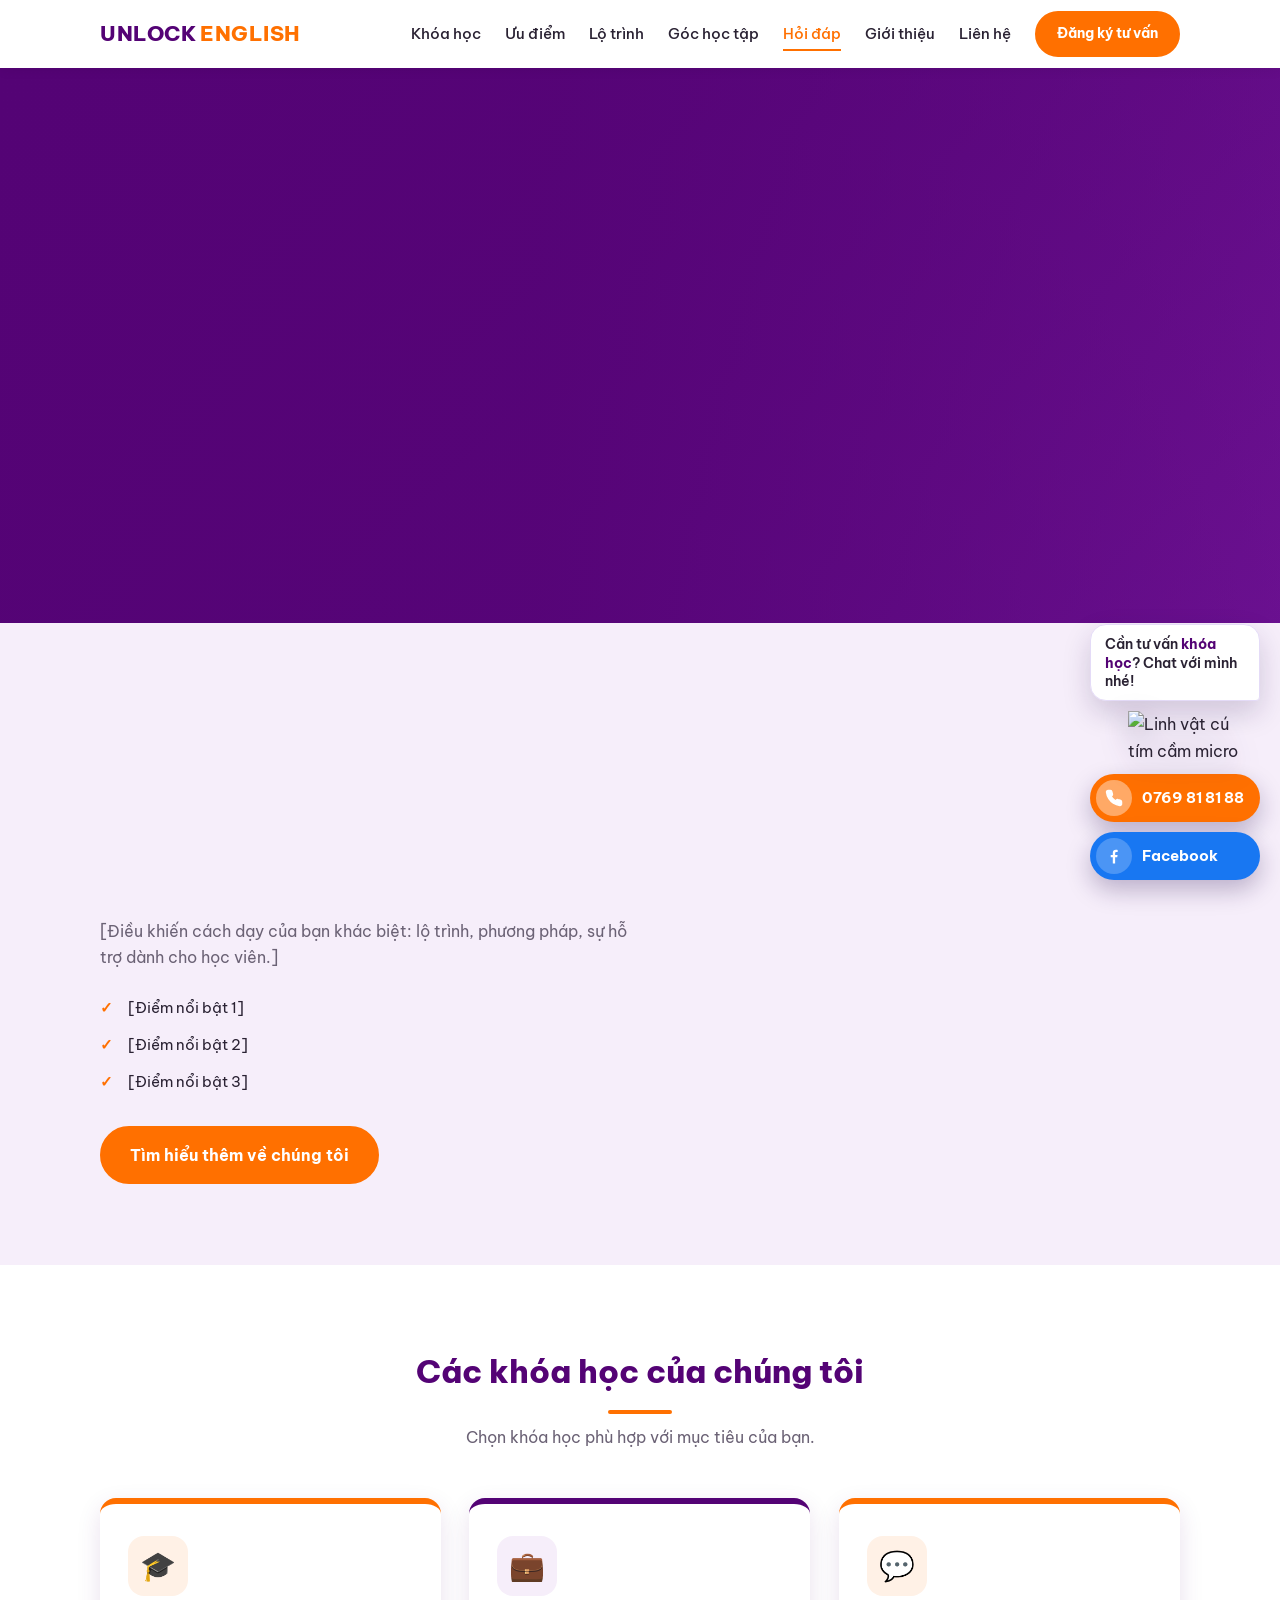
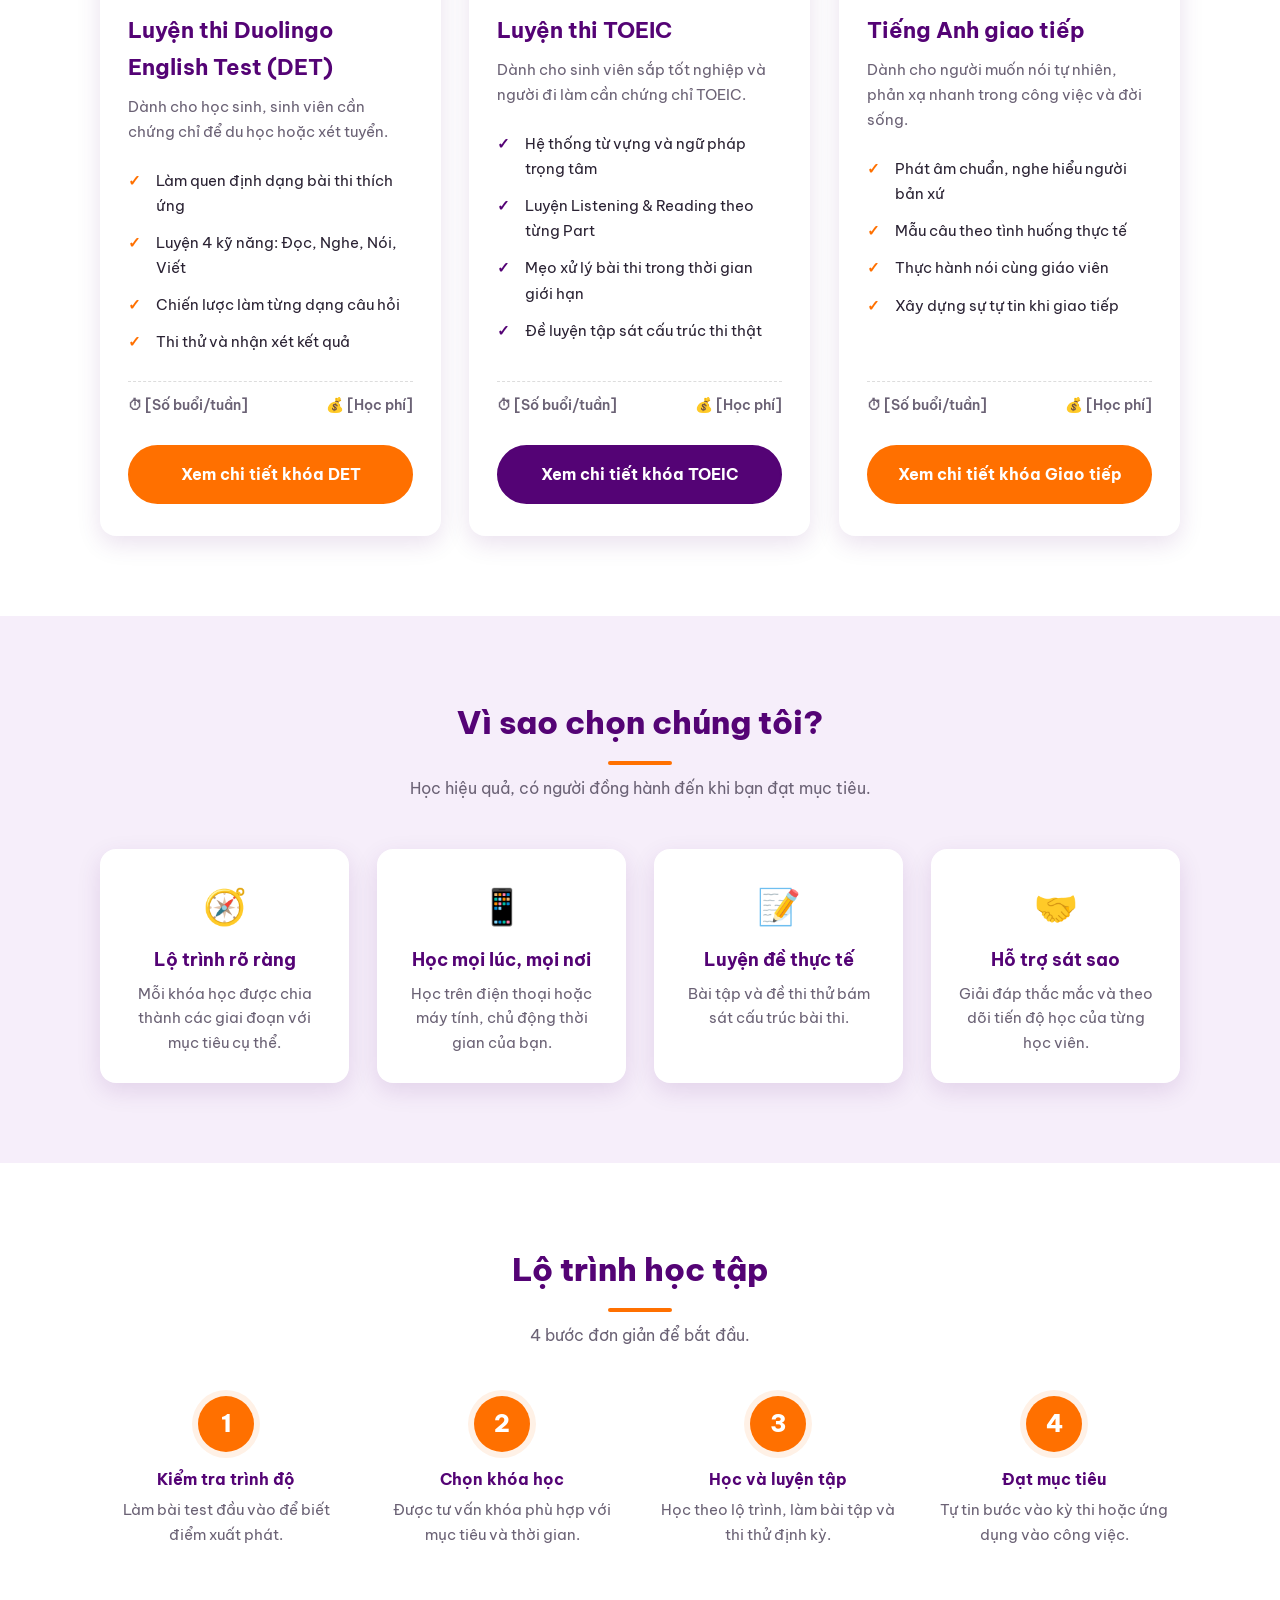
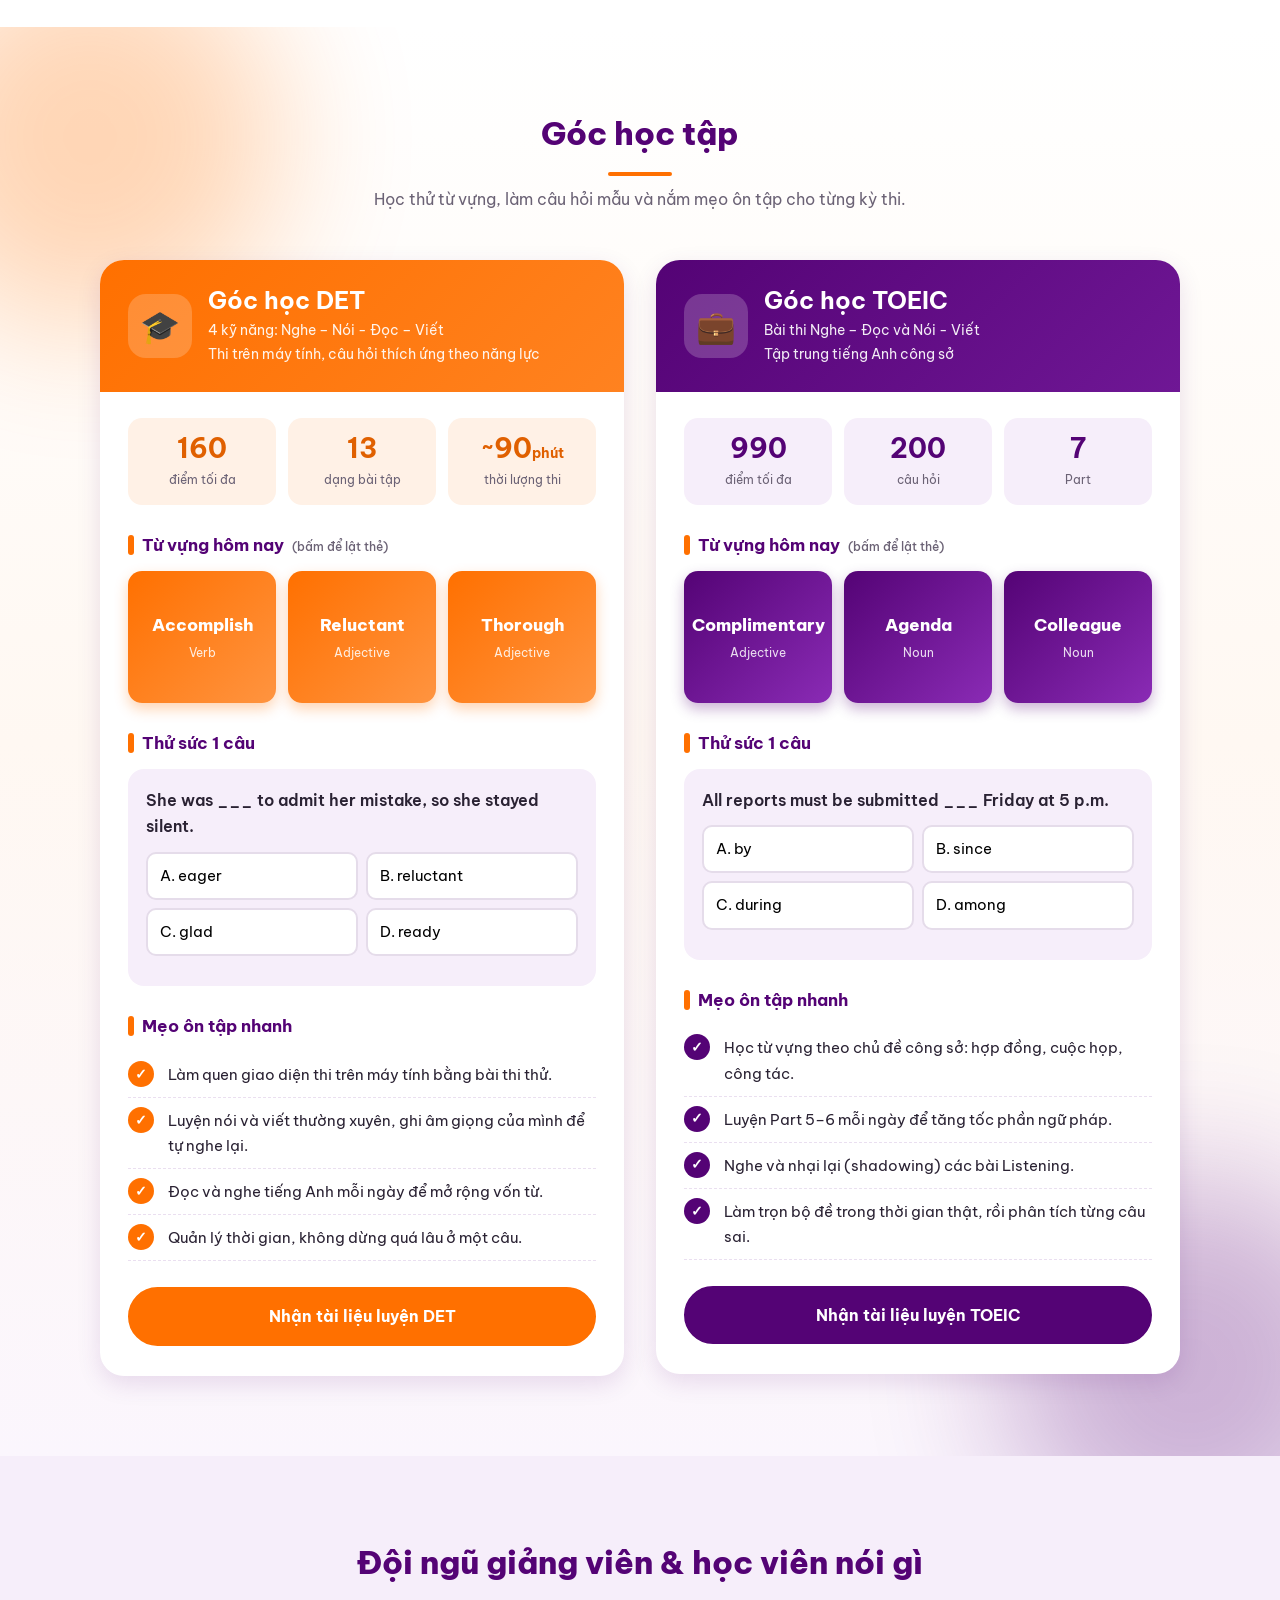
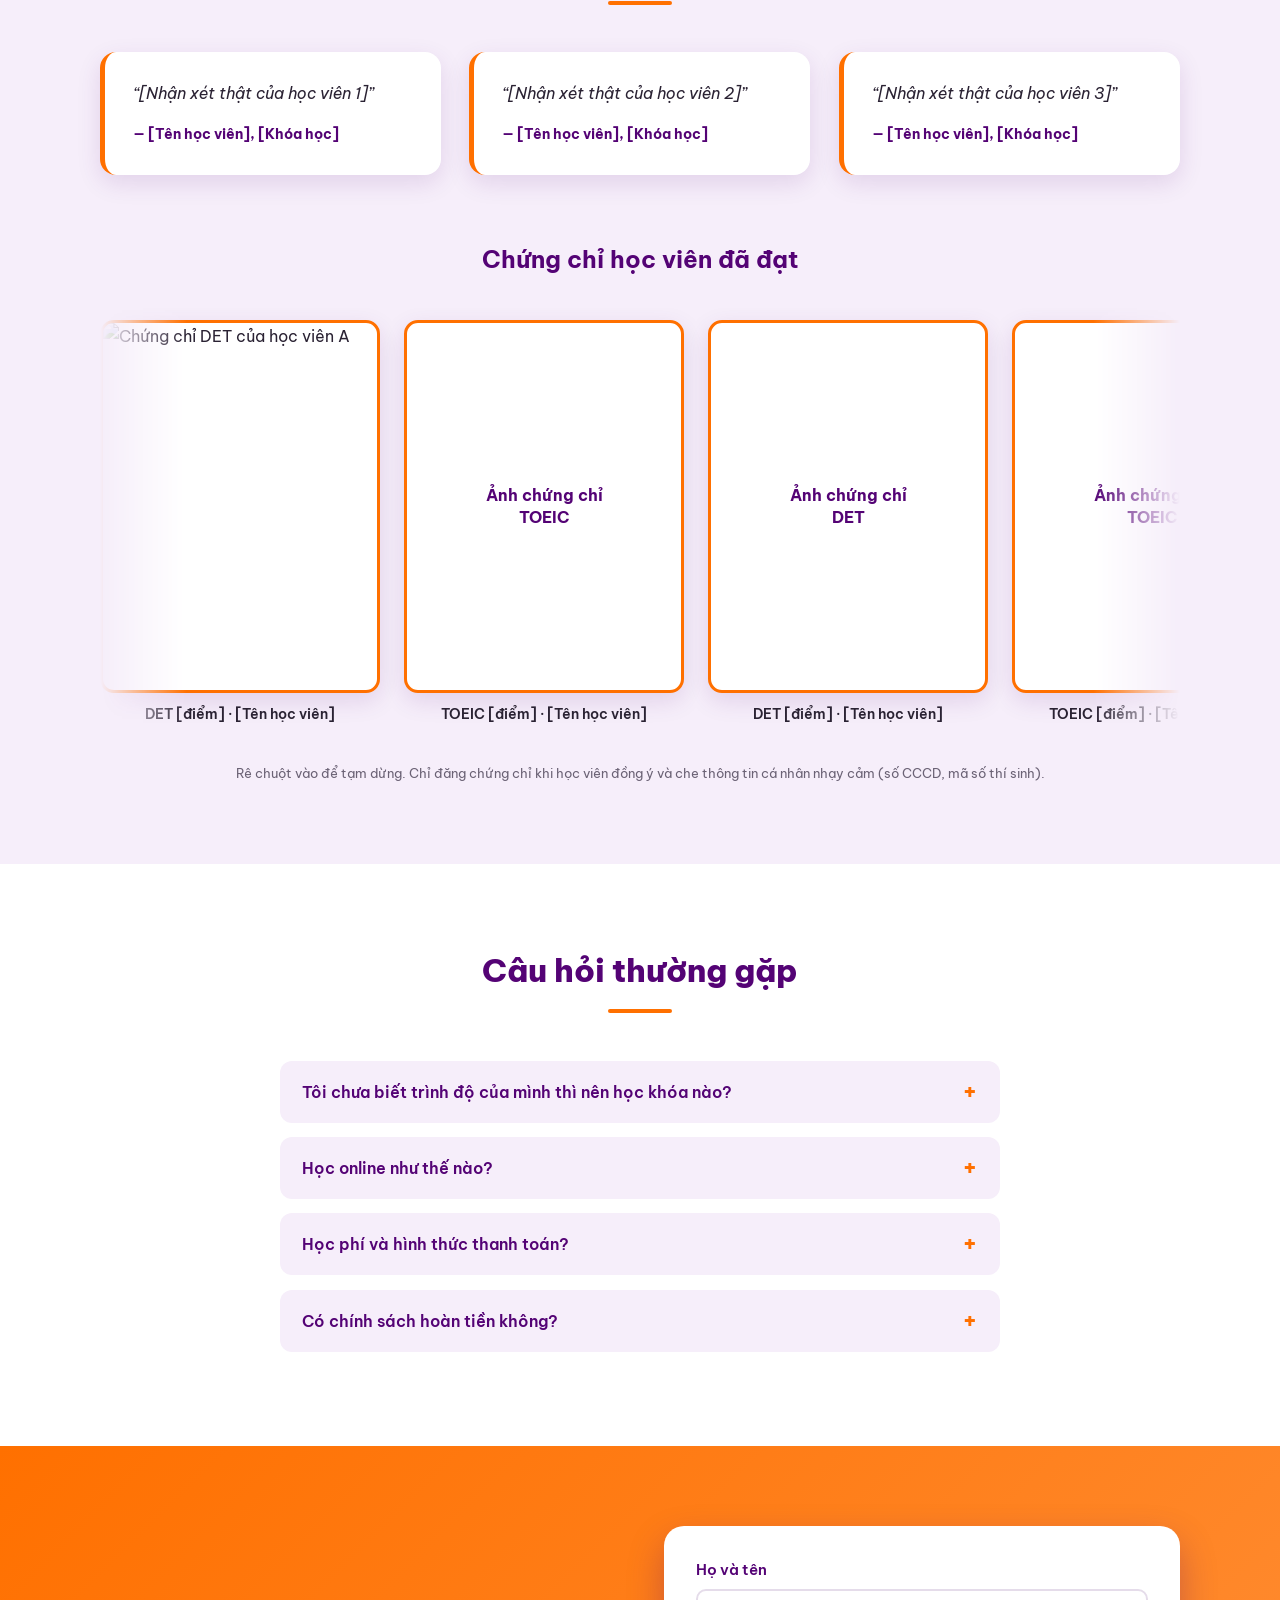
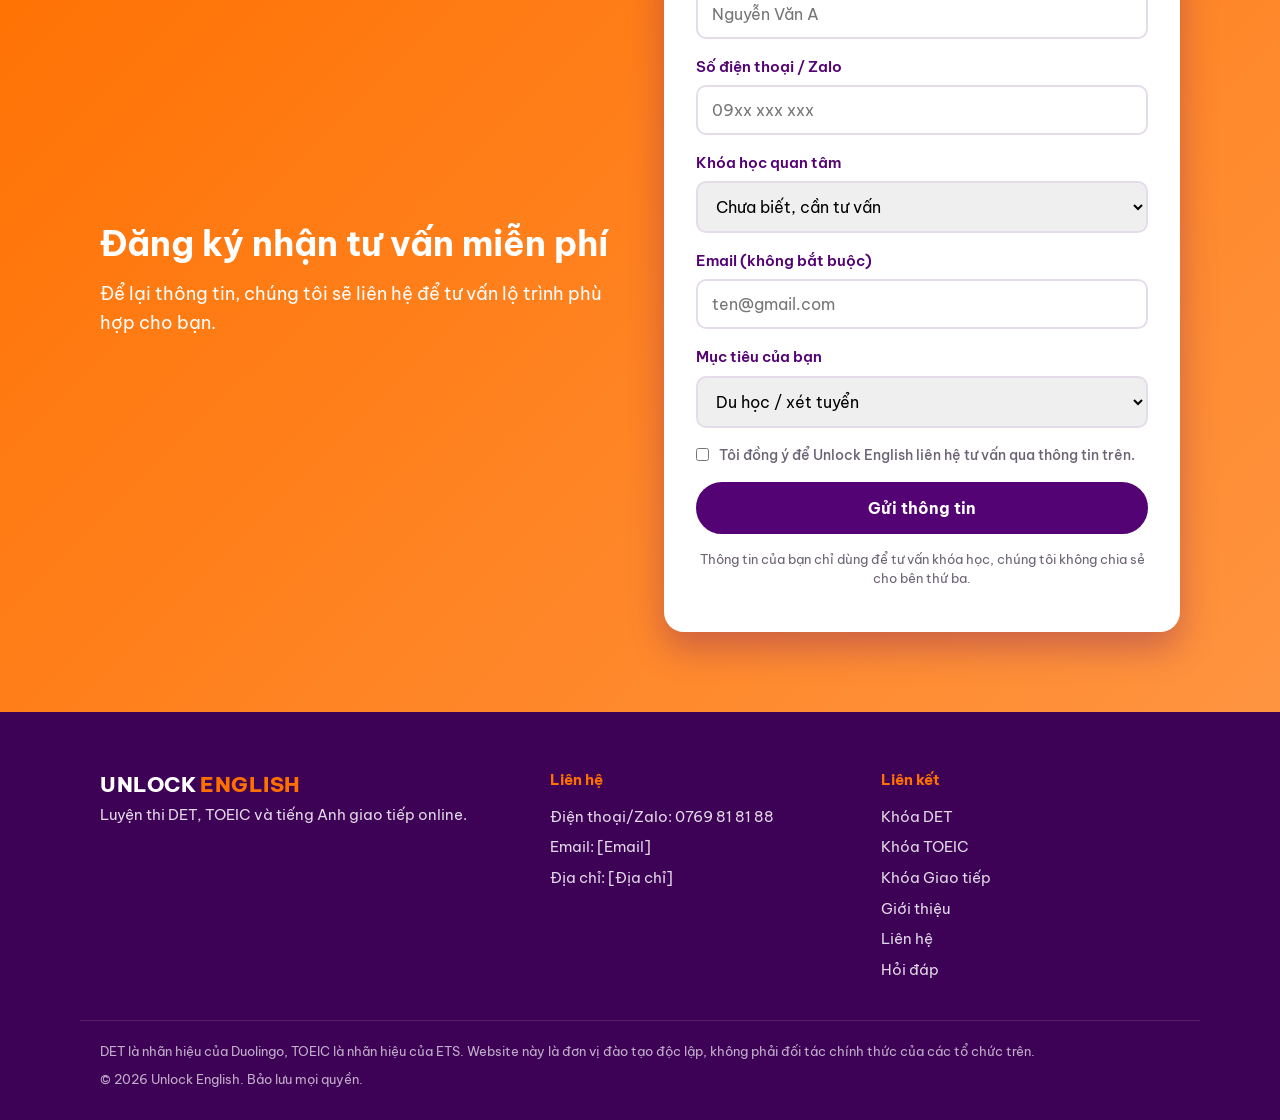
==== commit 241e19f0: "Add files via upload" ====
--- a/index.html
+++ b/index.html
@@ -51,7 +51,7 @@
             <div class="container hero__inner">
                 <div class="hero__text">
                     <span class="badge">Lộ trình cá nhân hóa • Cam kết đầu ra </span>
-                    <h1>Chinh phục <br><em>Duolingo English Test (DET)</em>, </br> <em>TOEIC</em> và <em> Tiếng Anh giao tiếp</em></h1>
+                    <h1>Chinh phục <br><em>Duolingo English Test (DET)</em>, <br> <em>TOEIC</em> và <em> Tiếng Anh giao tiếp</em></h1>
                     <p>Học đúng trọng tâm, luyện đề sát thực tế và được hướng dẫn từng bước để đạt mục tiêu của bạn: du học, xin việc, thăng tiến hay tự tin giao tiếp mỗi ngày.</p>
                     <div class="hero__actions">
                         <a href="#khoa-hoc" class="btn">Xem các khóa học</a>
@@ -83,7 +83,7 @@
                         <div class="about__frame">
                             <span>Ảnh giáo viên / đội ngũ</span>
                             <!-- Khi có ảnh: xóa dòng <span> ở trên và bỏ chú thích dòng dưới, sửa tên ảnh cho đúng -->
-                            <!-- <img src="images/ve-chung-toi.jpg" alt="Đội ngũ TÊN THƯƠNG HIỆU"> -->
+                            <!-- <img src="images/ve-chung-toi.jpg" alt="Đội ngũ Unlock English"> -->
                         </div>
                         <div class="about__badge">
                             <span class="about__badge-icon">🏅</span>
@@ -246,7 +246,7 @@
                             <div class="study__icon">🎓</div>
                             <div>
                                 <h3>Góc học DET</h3>
-                                <p>4 kỹ năng: Nghe – Nói - Đọc – Viết <br> Thi trên máy tính, câu hỏi thích ứng theo năng lực </br> </p>
+                                <p>4 kỹ năng: Nghe – Nói - Đọc – Viết <br> Thi trên máy tính, câu hỏi thích ứng theo năng lực</p>
                             </div>
                         </div>
 
@@ -312,7 +312,7 @@
                             <div class="study__icon">💼</div>
                             <div>
                                 <h3>Góc học TOEIC</h3>
-                                <p>Bài thi Nghe – Đọc và Nói - Viết <br>Tập trung tiếng Anh công sở</br></p>
+                                <p>Bài thi Nghe – Đọc và Nói - Viết <br>Tập trung tiếng Anh công sở</p>
                             </div>
                         </div>
 
@@ -488,18 +488,69 @@
             </div>
         </section>
 
+
+        <section class="cta" id="dang-ky">
+            <div class="container cta__inner">
+                <div class="cta__text">
+                    <h2>Đăng ký nhận tư vấn miễn phí</h2>
+                    <p>Để lại thông tin, chúng tôi sẽ liên hệ để tư vấn lộ trình phù hợp cho bạn.</p>
+                </div>
+                <!-- Form này chỉ là giao diện. Cần gắn dịch vụ nhận dữ liệu (Google Forms, Formspree…) để hoạt động -->
+                <form class="form" action="#" method="post">
+                    <label>
+                        Họ và tên
+                        <input type="text" name="ten" placeholder="Nguyễn Văn A" required>
+                    </label>
+                    <label>
+                        Số điện thoại / Zalo
+                        <input type="tel" name="sdt" placeholder="09xx xxx xxx" required
+                               pattern="^(0|\+84)[0-9 .\-]{8,13}$" title="Ví dụ: 0912 345 678">
+                    </label>
+                    <label>
+                        Khóa học quan tâm
+                        <select name="khoa">
+                            <option>DET</option>
+                            <option>TOEIC</option>
+                            <option>Giao tiếp</option>
+                            <option selected>Chưa biết, cần tư vấn</option>
+                        </select>
+                    </label>
+                    <label>
+                        Email (không bắt buộc)
+                        <input type="email" name="email" placeholder="ten@gmail.com">
+                    </label>
+                    <label>
+                        Mục tiêu của bạn
+                        <select name="muctieu">
+                            <option>Du học / xét tuyển</option>
+                            <option>Xin việc / thăng tiến</option>
+                            <option>Giao tiếp hằng ngày</option>
+                            <option>Khác</option>
+                        </select>
+                    </label>
+
+                    <label class="dong-y">
+                        <input type="checkbox" name="dongy" required>
+                        <span>Tôi đồng ý để Unlock English liên hệ tư vấn qua thông tin trên.</span>
+                    </label>
+                    <button type="submit" class="btn btn--full">Gửi thông tin</button>
+                    <p class="form__note">Thông tin của bạn chỉ dùng để tư vấn khóa học, chúng tôi không chia sẻ cho bên thứ ba.</p>
+                </form>
+            </div>
+        </section>
+
     </main>
 
     <!-- ===== CHÂN TRANG ===== -->
     <footer class="footer">
         <div class="container footer__inner">
             <div>
-                <div class="logo logo--light">TÊN<span>THƯƠNG HIỆU</span></div>
+                <div class="logo logo--light">UNLOCK<span>ENGLISH</span></div>
                 <p>Luyện thi DET, TOEIC và tiếng Anh giao tiếp online.</p>
             </div>
             <div>
                 <h4>Liên hệ</h4>
-                <p>Điện thoại/Zalo: [Số điện thoại]</p>
+                <p>Điện thoại/Zalo: <a href="tel:0769818188">0769 81 81 88</a></p>
                 <p>Email: [Email]</p>
                 <p>Địa chỉ: [Địa chỉ]</p>
             </div>
@@ -515,15 +566,16 @@
         </div>
         <div class="container footer__note">
             <p>DET là nhãn hiệu của Duolingo, TOEIC là nhãn hiệu của ETS. Website này là đơn vị đào tạo độc lập, không phải đối tác chính thức của các tổ chức trên.</p>
-            <p>© 2026 TÊN THƯƠNG HIỆU. Bảo lưu mọi quyền.</p>
+            <p>© 2026 Unlock English. Bảo lưu mọi quyền.</p>
         </div>
     </footer>
 
+    <!-- Nút quay lại đầu trang -->
     <!-- ===== KHU VỰC LIÊN LẠC NỔI (linh vật cú) ===== -->
     <div class="fab" id="lien-he-nhanh">
         <div class="fab-bub">Cần tư vấn <b>khóa học</b>? Chat với mình nhé!</div>
         <a class="fab-owl" href="https://zalo.me/0769818188" target="_blank" rel="noopener" aria-label="Linh vật cú tím - nhắn Zalo tư vấn">
-            <img src="img/linh-vat.png" alt="Linh vật cú tím cầm micro">
+            <img src="images/linh-vat.png" alt="Linh vật cú tím cầm micro">
         </a>
         <div class="fab-btns">
             <a class="fab-btn fab-call" href="tel:0769818188">
@@ -537,12 +589,12 @@
         </div>
     </div>
 
-    <!-- Nút quay lại đầu trang -->
     <a href="#top" class="to-top" id="toTop" aria-label="Lên đầu trang">↑</a>
 
     <!-- File JavaScript tạo hiệu ứng khi cuộn -->
     <script src="slide-nen.js"></script>
     <script src="script.js"></script>
+    <script src="form-gui.js"></script>
 
 </body>
 </html>
--- a/style.css
+++ b/style.css
@@ -1,4 +1,3 @@
-/* =========================================================
 /* =========================================================
    BIẾN MÀU: muốn đổi màu chủ đạo, chỉ cần sửa ở đây
    ========================================================= */
@@ -152,7 +151,7 @@
   margin-bottom: 20px;
 }
 .hero h1 {
-  font-size: 2.8rem;
+  font-size: 2.1rem;
   line-height: 1.5;
   font-weight: 800;
   margin-bottom: 20px;
@@ -410,6 +409,7 @@
   color: var(--chu-nhat);
 }
 
+
 /* =========================================================
    KHỐI KÊU GỌI + FORM ĐĂNG KÝ
    ========================================================= */
@@ -462,7 +462,22 @@
 .form select:focus { border-color: var(--tim); }
 .form .btn { background: var(--tim); border-color: var(--tim); }
 .form .btn:hover { background: var(--tim-dam); border-color: var(--tim-dam); }
-
+.form .dong-y {
+  display: flex;
+  gap: 10px;
+  align-items: flex-start;
+  font-weight: 500;
+  font-size: 0.85rem;
+  color: var(--chu-nhat);
+}
+.form .dong-y input { width: auto; margin-top: 4px; }
+    .form .form__note {
+        margin-top: 16px;
+        font-size: 0.8rem;
+        line-height: 1.5;
+        text-align: center;
+        color: var(--chu-nhat);
+    }
 /* =========================================================
    CHÂN TRANG
    ========================================================= */
@@ -1494,7 +1509,8 @@
     display: grid;
     grid-template-columns: 1fr 1.1fr;
     gap: 40px;
-    align-items: start;
+    align-items: stretch;   /* hai cột cao bằng nhau */
+    text-align: left;
 }
 
 .info {
@@ -1530,30 +1546,23 @@
 }
 
 .map {
-    margin-top: 20px;
-    min-height: 240px;
-    display: grid;
-    place-items: center;
-    text-align: center;
-    padding: 20px;
-    color: var(--tim);
-    font-weight: 600;
-    background: var(--tim-nhat);
-    border: 2px dashed #cdb3da;
+    margin-top: 0;
+    min-height: 420px;
+    display: block;
+    padding: 0;
+    border: 0;
     border-radius: 16px;
+    box-shadow: var(--bong);
     overflow: hidden;
 }
 
     .map iframe {
+        display: block;
         width: 100%;
-        height: 320px;
+        height: 420px;
         border: 0;
     }
 
-.contact-grid .form {
-    box-shadow: var(--bong);
-    border: 1px solid #f0e8f4;
-}
 
 .form__title {
     color: var(--tim);
@@ -1583,6 +1592,7 @@
     .story,
     .contact-grid {
         grid-template-columns: 1fr;
+        align-content:center;
     }
 
     .page-hero__card {
@@ -1627,3 +1637,455 @@
         animation: none;
     }
 }
+/* =========================================================
+   VỀ CHÚNG TÔI (trang chủ)
+   ========================================================= */
+.about {
+    overflow: hidden;
+}
+/* chặn thanh cuộn ngang khi hiệu ứng trượt */
+.about__grid {
+    display: grid;
+    grid-template-columns: 1.1fr 1fr;
+    gap: 56px;
+    align-items: center;
+}
+
+.about__eyebrow {
+    display: inline-block;
+    padding: 6px 16px;
+    margin-bottom: 14px;
+    font-size: 0.85rem;
+    font-weight: 700;
+    color: var(--cam-dam);
+    background: #fff;
+    border-radius: 999px;
+    box-shadow: var(--bong);
+}
+
+.about__title {
+    font-size: 2.1rem;
+    font-weight: 800;
+    line-height: 1.25;
+    color: var(--tim);
+    margin-bottom: 16px;
+}
+
+    .about__title span {
+        color: var(--cam);
+    }
+
+.about__text p {
+    margin-bottom: 14px;
+    color: var(--chu-nhat);
+}
+
+.about__text .list {
+    margin: 18px 0 26px;
+}
+
+/* Khung ảnh có viền cam lệch phía sau */
+.about__photo {
+    position: relative;
+    aspect-ratio: 4 / 3;
+    margin: 0 18px 18px 0;
+}
+
+    .about__photo::before {
+        content: "";
+        position: absolute;
+        inset: 0;
+        transform: translate(18px, 18px);
+        border: 3px solid var(--cam);
+        border-radius: 24px;
+    }
+
+.about__frame {
+    position: relative;
+    width: 100%;
+    height: 100%;
+    display: grid;
+    place-items: center;
+    overflow: hidden;
+    text-align: center;
+    font-weight: 700;
+    color: #fff;
+    background: linear-gradient(135deg, var(--tim), #8A2BB5);
+    border-radius: 24px;
+    box-shadow: var(--bong);
+}
+
+    .about__frame img {
+        width: 100%;
+        height: 100%;
+        object-fit: cover;
+    }
+
+/* Thẻ nhỏ nổi ở góc ảnh */
+.about__badge {
+    position: absolute;
+    left: -20px;
+    bottom: 32px;
+    display: flex;
+    align-items: center;
+    gap: 12px;
+    padding: 14px 18px;
+    background: #fff;
+    border-radius: 16px;
+    box-shadow: 0 10px 24px rgba(84, 3, 117, 0.25);
+}
+
+.about__badge-icon {
+    width: 44px;
+    height: 44px;
+    display: grid;
+    place-items: center;
+    font-size: 1.4rem;
+    background: var(--cam-nhat);
+    border-radius: 12px;
+}
+
+.about__badge strong {
+    display: block;
+    color: var(--tim);
+    font-size: 0.95rem;
+}
+
+.about__badge small {
+    color: var(--chu-nhat);
+    font-size: 0.8rem;
+}
+
+/* =========================================================
+   KHU VỰC LIÊN LẠC NỔI + LINH VẬT CÚ (góc phải dưới)
+   ========================================================= */
+.fab {
+    position: fixed;
+    right: 20px;
+    bottom: 20px;
+    z-index: 140;
+    display: flex;
+    flex-direction: column;
+    align-items: flex-end;
+    gap: 10px;
+}
+
+    .fab a {
+        text-decoration: none;
+    }
+
+/* Bong bóng lời chào */
+.fab-bub {
+    position: relative;
+    max-width: 170px;
+    padding: 10px 14px;
+    font-size: 0.85rem;
+    font-weight: 600;
+    line-height: 1.35;
+    color: var(--chu);
+    background: #fff;
+    border: 1.5px solid #E4DBF7;
+    border-radius: 16px 16px 4px 16px;
+    box-shadow: 0 12px 28px rgba(37, 16, 79, 0.18);
+    animation: fabPop 0.6s 0.5s both;
+}
+
+    .fab-bub b {
+        color: var(--tim);
+    }
+
+/* Linh vật cú: đứng tự do (không có vòng tròn) */
+.fab-owl {
+    display: block;
+    width: 124px;
+    margin-right: 8px;
+    animation: fabBob 3.2s ease-in-out infinite;
+}
+
+    .fab-owl img {
+        display: block;
+        width: 100%;
+        height: auto;
+        filter: drop-shadow(0 10px 14px rgba(37, 16, 79, 0.35));
+        transform-origin: 50% 100%;
+        transition: transform 0.25s;
+    }
+
+    .fab-owl:hover img {
+        transform: rotate(-4deg) scale(1.06);
+    }
+
+/* 2 nút liên lạc */
+.fab-btns {
+    display: flex;
+    flex-direction: column;
+    gap: 10px;
+    align-items: flex-end;
+}
+
+.fab-btn {
+    display: inline-flex;
+    align-items: center;
+    gap: 10px;
+    height: 48px;
+    width: 170px;
+    padding: 0 20px 0 6px;
+    border-radius: 999px;
+    font-weight: 700;
+    font-size: 0.92rem;
+    white-space: nowrap;
+    box-shadow: 0 10px 24px rgba(37, 16, 79, 0.28);
+    transition: transform 0.15s, box-shadow 0.15s;
+}
+
+    .fab-btn:hover {
+        transform: translateY(-2px);
+        box-shadow: 0 14px 30px rgba(37, 16, 79, 0.34);
+    }
+
+    .fab-btn .ic {
+        width: 36px;
+        height: 36px;
+        flex: none;
+        display: flex;
+        align-items: center;
+        justify-content: center;
+        border-radius: 50%;
+        background: rgba(255, 255, 255, 0.22);
+        font-size: 11px;
+        font-weight: 800;
+        letter-spacing: -0.02em;
+    }
+
+.fab-call {
+    background: var(--cam);
+    color: #2A1200;
+    animation: fabRing 2.4s infinite;
+    color:white;
+}
+
+    .fab-call .ic {
+        background: rgba(255, 255, 255, 0.4);
+    }
+
+
+.fab-fb {
+    background: #1877F2;
+    color: #fff;
+}
+
+.fab .short {
+    display: none;
+}
+
+@keyframes fabBob {
+    0%, 100% {
+        transform: translateY(0);
+    }
+
+    50% {
+        transform: translateY(-6px);
+    }
+}
+
+@keyframes fabPop {
+    from {
+        opacity: 0;
+        transform: translateY(8px) scale(0.94);
+    }
+
+    to {
+        opacity: 1;
+        transform: none;
+    }
+}
+
+@keyframes fabRing {
+    0% {
+        box-shadow: 0 10px 24px rgba(37, 16, 79, 0.28), 0 0 0 0 rgba(255, 112, 0, 0.55);
+    }
+
+    70%, 100% {
+        box-shadow: 0 10px 24px rgba(37, 16, 79, 0.28), 0 0 0 16px rgba(255, 112, 0, 0);
+    }
+}
+
+@media (prefers-reduced-motion: reduce) {
+    .fab-owl, .fab-bub, .fab-call {
+        animation: none;
+    }
+}
+
+/* Nút "lên đầu trang" chuyển sang góc trái dưới để nhường chỗ cho khu vực liên lạc */
+.to-top {
+    right: auto;
+    left: 20px;
+}
+
+/* Điện thoại: 3 nút thành thanh ngang ở đáy màn hình, cú đứng phía trên bên phải */
+@media (max-width: 620px) {
+    .fab {
+        left: 0;
+        right: 0;
+        bottom: 0;
+        align-items: stretch;
+        gap: 0;
+        pointer-events: none;
+    }
+
+    .fab-bub {
+        display: none;
+    }
+
+    .fab-owl {
+        width: 92px;
+        align-self: flex-end;
+        margin: 0 14px 2px 0;
+        pointer-events: auto;
+    }
+
+    .fab-btns {
+        pointer-events: auto;
+        flex-direction: row;
+        gap: 8px;
+        align-items: stretch;
+        padding: 10px 12px calc(10px + env(safe-area-inset-bottom));
+        background: #fff;
+        border-top: 1px solid #E4DBF7;
+        box-shadow: 0 -8px 24px rgba(37, 16, 79, 0.12);
+    }
+
+    .fab-btn {
+        flex: 1;
+        justify-content: center;
+        padding: 0 8px 0 5px;
+        gap: 6px;
+        height: 46px;
+        font-size: 0.85rem;
+        box-shadow: none;
+    }
+
+        .fab-btn .ic {
+            width: 32px;
+            height: 32px;
+        }
+
+    .fab .full {
+        display: none;
+    }
+
+    .fab .short {
+        display: inline;
+    }
+
+    body {
+        padding-bottom: 76px;
+    }
+
+    .to-top {
+        bottom: 96px;
+    }
+}
+/* =========================================================
+   SLIDE NỀN Ở BANNER TRANG CHỦ (chạy ẩn phía sau chữ)
+   ========================================================= */
+.hero {
+    position: relative;
+    overflow: hidden;
+}
+
+.hero__slides {
+    position: absolute;
+    inset: 0;
+    z-index: 0;
+}
+
+.hero__slide {
+    position: absolute;
+    inset: 0;
+    background-size: cover;
+    background-position: center;
+    opacity: 0;
+    transition: opacity 1.4s ease; /* chuyển ảnh mờ dần */
+}
+
+    .hero__slide.is-active {
+        opacity: 1;
+        animation: heroZoom 10s ease-out forwards; /* phóng nhẹ rồi thu về */
+    }
+
+@keyframes heroZoom {
+    from {
+        transform: scale(1.12);
+    }
+
+    to {
+        transform: scale(1);
+    }
+}
+
+/* Lớp phủ tím: đậm bên trái để chữ dễ đọc, nhạt dần sang phải để lộ ảnh */
+.hero__overlay {
+    position: absolute;
+    inset: 0;
+    z-index: 1;
+    background: linear-gradient(90deg, rgba(84, 3, 117, 0.95) 0%, rgba(84, 3, 117, 0.88) 42%, rgba(84, 3, 117, 0.30) 100%);
+}
+
+.hero__inner {
+    position: relative;
+    z-index: 2;
+    grid-template-columns: 1fr;
+}
+
+.hero__text {
+    max-width: 640px;
+}
+
+/* Banner không còn thẻ bên phải */
+.hero__card {
+    display: none !important;
+}
+
+/* Chấm tròn nhỏ chuyển ảnh ở góc phải dưới */
+.hero__dots {
+    position: absolute;
+    right: 24px;
+    bottom: 20px;
+    z-index: 3;
+    display: flex;
+    gap: 8px;
+}
+
+.hero__dot {
+    width: 9px;
+    height: 9px;
+    padding: 0;
+    border: 0;
+    border-radius: 5px;
+    background: rgba(255, 255, 255, 0.45);
+    cursor: pointer;
+    transition: width 0.25s, background 0.25s;
+}
+
+    .hero__dot.is-active {
+        width: 24px;
+        background: var(--cam);
+    }
+
+/* Điện thoại / máy tính bảng: phủ đều để chữ luôn dễ đọc */
+@media (max-width: 960px) {
+    .hero__overlay {
+        background: rgba(84, 3, 117, 0.86);
+    }
+}
+
+@media (prefers-reduced-motion: reduce) {
+    .hero__slide {
+        transition: none;
+    }
+
+        .hero__slide.is-active {
+            animation: none;
+        }
+}
